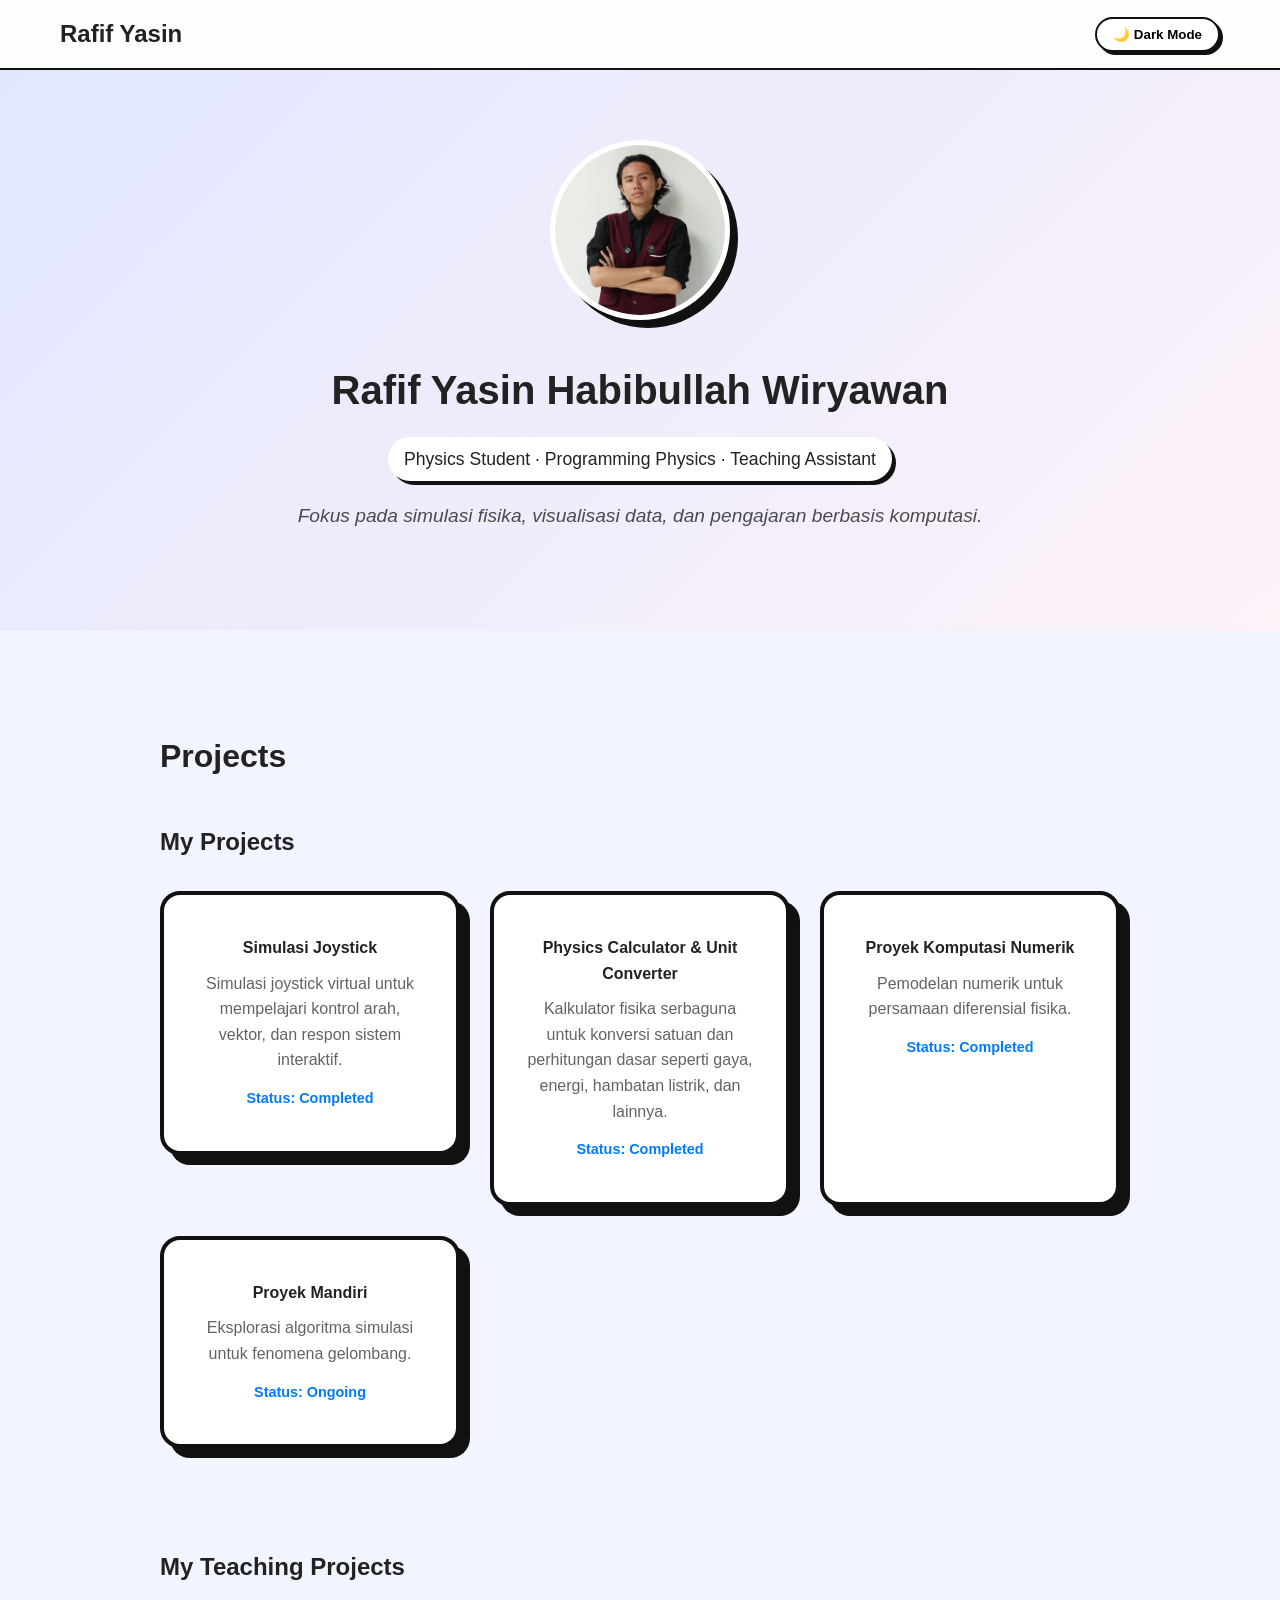
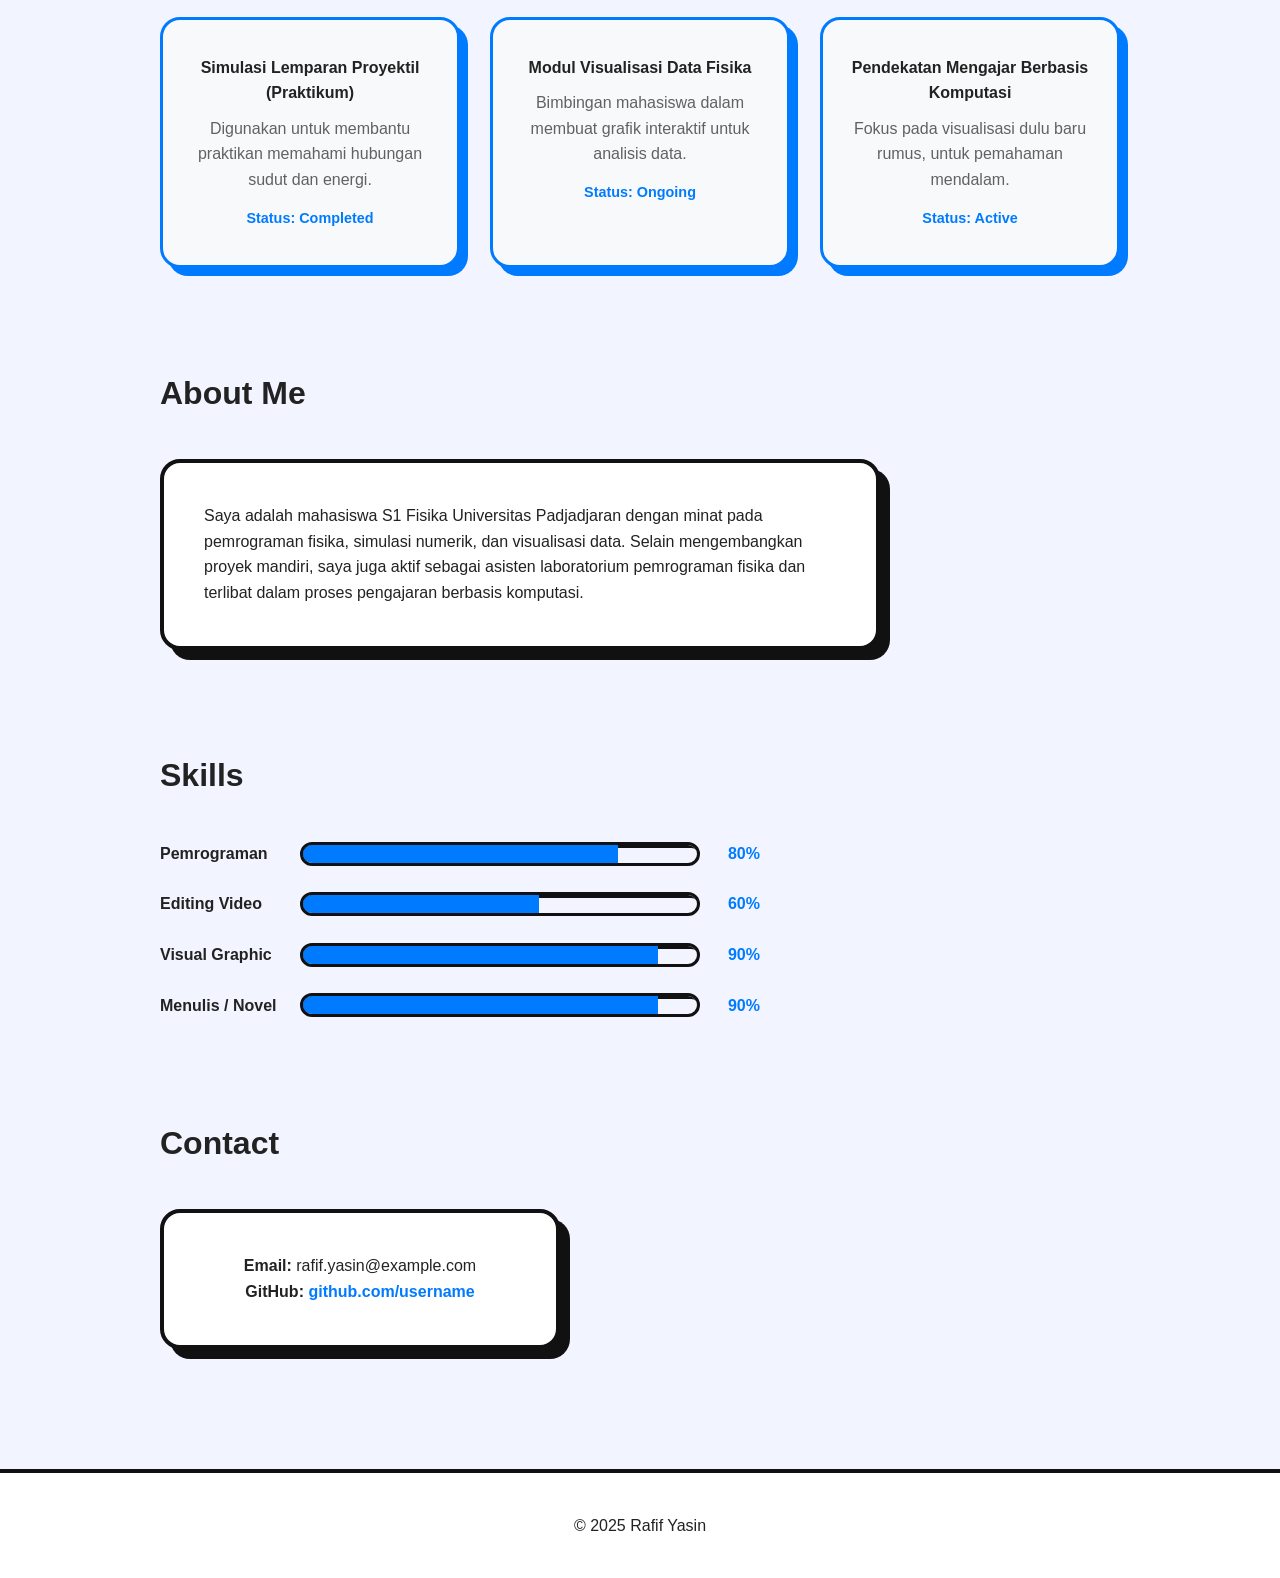
==== index.html @ 94c00bd2 "Update index.html" ====
<!DOCTYPE html>
<html lang="id">
<head>
  <meta charset="UTF-8">
  <title>Rafif Yasin | Physics Portfolio</title>
  <meta name="viewport" content="width=device-width, initial-scale=1.0">
  <link rel="stylesheet" href="style.css">
</head>
<body>

  <!-- NAVIGATION (DIKEMBANGKAN – DENGAN DROPDOWN PROJECTS) -->
  <nav class="navbar">
    <div class="nav-container">
      <h1 class="nav-title">Rafif Yasin</h1>
      <ul class="nav-menu">
        <li><a href="#home">Home</a></li>
        <li class="dropdown">
          <a href="#projects" class="dropbtn">Projects ▼</a>
          <div class="dropdown-content">
            <a href="#my-projects">My Projects</a>
            <a href="#teaching-projects">My Teaching Projects</a>
          </div>
        </li>
        <li><a href="#about">About</a></li>
        <li><a href="#skills">Skills</a></li>
        <li><a href="#contact">Contact</a></li>
      </ul>
      <button id="theme-toggle" class="theme-btn">🌙 Dark Mode</button>
    </div>
  </nav>

  <!-- HOME (HERO) -->
  <section id="home" class="hero">
    <div class="hero-content">

      <!-- FOTO PROFIL (SATU-SATUNYA GAMBAR) -->
      <img
        src="assets/images/profile/Profile.png"
        alt="Foto Rafif"
        class="profile-img"
      >

      <h1>Rafif Yasin Habibullah Wiryawan</h1>
      <p class="subtitle">
        Physics Student · Programming Physics · Teaching Assistant
      </p>
      <p class="hero-desc">
        Fokus pada simulasi fisika, visualisasi data, dan pengajaran berbasis komputasi.
      </p>

    </div>
  </section>

  <!-- PROJECTS -->
  <section id="projects" class="section">
    <h2>Projects</h2>

    <!-- MY PROJECTS -->
    <div id="my-projects" class="sub-section">
      <h3>My Projects</h3>
      <div class="projects-grid">
        <a href="projects/simulasi_joystick/index.html" class="project-link">
          <div class="project-card">
            <p>Simulasi Joystick</p>
            <span>Simulasi joystick virtual untuk mempelajari kontrol arah, vektor, dan respon sistem interaktif.</span>
            <small>Status: Completed</small>
          </div>
        </a>
        <div class="project-card">
          <p>Physics Calculator & Unit Converter</p>
          <span>Kalkulator fisika serbaguna untuk konversi satuan dan perhitungan dasar seperti gaya, energi, hambatan listrik, dan lainnya.</span>
          <small>Status: Completed</small>
        </div>
        <div class="project-card">
          <p>Proyek Komputasi Numerik</p>
          <span>Pemodelan numerik untuk persamaan diferensial fisika.</span>
          <small>Status: Completed</small>
        </div>
        <div class="project-card">
          <p>Proyek Mandiri</p>
          <span>Eksplorasi algoritma simulasi untuk fenomena gelombang.</span>
          <small>Status: Ongoing</small>
        </div>
      </div>
    </div>

    <!-- MY TEACHING PROJECTS -->
    <div id="teaching-projects" class="sub-section">
      <h3>My Teaching Projects</h3>
      <div class="projects-grid">
        <div class="project-card teaching-card">
          <p>Simulasi Lemparan Proyektil (Praktikum)</p>
          <span>Digunakan untuk membantu praktikan memahami hubungan sudut dan energi.</span>
          <small>Status: Completed</small>
        </div>
        <div class="project-card teaching-card">
          <p>Modul Visualisasi Data Fisika</p>
          <span>Bimbingan mahasiswa dalam membuat grafik interaktif untuk analisis data.</span>
          <small>Status: Ongoing</small>
        </div>
        <div class="project-card teaching-card">
          <p>Pendekatan Mengajar Berbasis Komputasi</p>
          <span>Fokus pada visualisasi dulu baru rumus, untuk pemahaman mendalam.</span>
          <small>Status: Active</small>
        </div>
      </div>
    </div>
  </section>

  <!-- ABOUT -->
  <section id="about" class="section">
    <h2>About Me</h2>
    <div class="about-card">
      <p>
        Saya adalah mahasiswa S1 Fisika Universitas Padjadjaran dengan minat pada pemrograman fisika, simulasi numerik, dan visualisasi data.
        Selain mengembangkan proyek mandiri, saya juga aktif sebagai asisten laboratorium pemrograman fisika dan terlibat dalam proses pengajaran berbasis komputasi.
      </p>
    </div>
  </section>

  <!-- SKILLS -->
  <section id="skills" class="section">
    <h2>Skills</h2>
    <div class="skills-container">
      <div class="skill-item">
        <span class="skill-name">Pemrograman</span>
        <div class="progress-bar">
          <div class="progress-fill" style="width: 80%;"></div>
        </div>
        <span class="skill-percent">80%</span>
      </div>
      <div class="skill-item">
        <span class="skill-name">Editing Video</span>
        <div class="progress-bar">
          <div class="progress-fill" style="width: 60%;"></div>
        </div>
        <span class="skill-percent">60%</span>
      </div>
      <div class="skill-item">
        <span class="skill-name">Visual Graphic</span>
        <div class="progress-bar">
          <div class="progress-fill" style="width: 90%;"></div>
        </div>
        <span class="skill-percent">90%</span>
      </div>
      <div class="skill-item">
        <span class="skill-name">Menulis / Novel</span>
        <div class="progress-bar">
          <div class="progress-fill" style="width: 90%;"></div>
        </div>
        <span class="skill-percent">90%</span>
      </div>
    </div>
  </section>

  <!-- CONTACT -->
  <section id="contact" class="section">
    <h2>Contact</h2>
    <div class="contact-card">
      <p><strong>Email:</strong> rafif.yasin@example.com</p>
      <p><strong>GitHub:</strong> <a href="https://github.com/username" target="_blank">github.com/username</a></p>
    </div>
  </section>

  <!-- FOOTER -->
  <footer>
    <p>© 2025 Rafif Yasin</p>
  </footer>

  <script src="script.js"></script>
</body>
</html>
---- style.css ----
/* RESET */
* {
  margin: 0;
  padding: 0;
  box-sizing: border-box;
}

/* CSS VARIABLES UNTUK DARK MODE & AKSEN */
:root {
  --bg-color: #f2f5ff;
  --hero-bg: linear-gradient(135deg, #e0e7ff, #fdf2f8);
  --card-bg: #ffffff;
  --text-color: #222;
  --border-color: #111;
  --shadow-color: #111;
  --subtitle-bg: #ffffff;
  --footer-bg: #ffffff;
  --nav-bg: rgba(255, 255, 255, 0.9);
  --transition: all 0.3s ease;
  --accent-color: #007bff; /* WARNA AKSEN UTAMA */
  --teaching-bg: #f8f9fa; /* BACKGROUND LEMBUT UNTUK TEACHING */
}

/* DARK MODE VARIABLES */
[data-theme="dark"] {
  --bg-color: #1a1a2e;
  --hero-bg: linear-gradient(135deg, #16213e, #0f3460);
  --card-bg: #0f3460;
  --text-color: #e0e7ff;
  --border-color: #e0e7ff;
  --shadow-color: #e0e7ff;
  --subtitle-bg: #16213e;
  --footer-bg: #16213e;
  --nav-bg: rgba(26, 26, 46, 0.9);
  --accent-color: #a0c4ff; /* AKSEN DARK */
  --teaching-bg: #1e2a3c; /* TEACHING BG DARK */
}

/* BODY */
body {
  font-family: "Segoe UI", Arial, sans-serif;
  background: var(--bg-color);
  color: var(--text-color);
  line-height: 1.6;
  transition: var(--transition);
}

/* NAVIGATION */
.navbar {
  position: fixed;
  top: 0;
  width: 100%;
  background: var(--nav-bg);
  backdrop-filter: blur(10px);
  border-bottom: 2px solid var(--border-color);
  z-index: 100;
  transition: var(--transition);
}

.nav-container {
  max-width: 1200px;
  margin: 0 auto;
  padding: 15px 20px;
  display: flex;
  justify-content: space-between;
  align-items: center;
}

.nav-title {
  font-size: 1.5rem;
  font-weight: 800;
  color: var(--text-color);
}

.nav-menu {
  list-style: none;
  display: flex;
  gap: 20px;
}

.nav-menu li {
  position: relative;
}

.nav-menu a {
  color: var(--text-color);
  text-decoration: none;
  font-weight: 600;
  transition: var(--transition);
}

.nav-menu a:hover {
  color: var(--accent-color);
}

.dropdown-content {
  display: none;
  position: absolute;
  background: var(--card-bg);
  border: 2px solid var(--border-color);
  border-radius: 8px;
  box-shadow: 4px 4px 0px var(--shadow-color);
  min-width: 160px;
  z-index: 1;
}

.dropdown:hover .dropdown-content {
  display: block;
}

.dropdown-content a {
  color: var(--text-color);
  padding: 12px 16px;
  text-decoration: none;
  display: block;
  transition: var(--transition);
}

.dropdown-content a:hover {
  background: var(--bg-color);
}

.theme-btn {
  background: var(--card-bg);
  border: 2px solid var(--border-color);
  padding: 8px 16px;
  border-radius: 999px;
  cursor: pointer;
  font-weight: 600;
  box-shadow: 3px 3px 0px var(--shadow-color);
  transition: var(--transition);
}

.theme-btn:hover {
  transform: translate(-2px, -2px);
  box-shadow: 5px 5px 0px var(--shadow-color);
}

/* HERO (HOME – DOMINAN) */
.hero {
  background: var(--hero-bg);
  padding: 140px 20px 100px; /* LEBIH BESAR UNTUK HIERARKI */
  text-align: center;
  transition: var(--transition);
}

.hero-content {
  max-width: 720px;
  margin: auto;
}

.profile-img {
  width: 180px; /* LEBIH BESAR */
  height: 180px;
  object-fit: cover;
  border-radius: 50%;
  border: 5px solid var(--card-bg);
  background: var(--card-bg);
  box-shadow: 8px 8px 0px var(--shadow-color); /* SHADOW LEBIH BESAR */
  margin-bottom: 30px; /* SPASI LEBIH */
  transition: var(--transition);
}

.hero h1 {
  font-size: 2.5rem; /* LEBIH BESAR */
  font-weight: 900; /* LEBIH BOLD */
  margin-bottom: 15px;
  transition: var(--transition);
}

.subtitle {
  font-size: 1.1rem;
  color: var(--text-color);
  background: var(--subtitle-bg);
  display: inline-block;
  padding: 8px 16px; /* PADDING LEBIH */
  border-radius: 999px;
  box-shadow: 4px 4px 0px var(--shadow-color); /* SHADOW LEBIH */
  margin-bottom: 20px;
  transition: var(--transition);
}

.hero-desc {
  font-size: 1.2rem;
  font-style: italic;
  color: var(--text-color);
  opacity: 0.8;
}

/* SECTION (HIERARKI & SPASI) */
.section {
  max-width: 1000px;
  margin: 100px auto; /* MARGIN LEBIH BESAR UNTUK RITME */
  padding: 0 20px;
  transition: var(--transition);
}

.section h2 {
  font-size: 2rem; /* LEBIH BESAR */
  margin-bottom: 40px; /* SPASI JUDUL-KONTEN LEBIH */
  font-weight: 900; /* BOLD */
  transition: var(--transition);
}

.sub-section h3 {
  font-size: 1.5rem; /* LEBIH BESAR */
  margin-bottom: 30px; /* SPASI LEBIH */
  font-weight: 800;
}

/* FIX SPASI ANTAR MY PROJECTS & MY TEACHING PROJECTS */
#my-projects .projects-grid {
  margin-bottom: 100px; /* JARAK KE BAWAH SETELAH GRID MY PROJECTS */
}

#teaching-projects h3 {
  margin-top: 40px; /* MARGIN-TOP KE JUDUL TEACHING (OPSI) */
}

/* PROJECT LINK (UNTUK CLICKABLE CARD) */
.project-link {
  text-decoration: none;
  color: inherit;
  display: block;
}

/* PROJECTS (HIERARKI BERAT, PEMBEDA TEACHING) */
.projects-grid {
  display: grid;
  grid-template-columns: repeat(auto-fit, minmax(280px, 1fr)); /* CARD LEBIH BESAR */
  gap: 30px; /* GAP LEBIH UNTUK RITME */
}

.project-card {
  background: var(--card-bg);
  padding: 40px 30px; /* PADDING LEBIH */
  border-radius: 20px; /* RADIUS KONSISTEN */
  border: 4px solid var(--border-color); /* BORDER TEBAL KONSISTEN */
  box-shadow: 10px 10px 0px var(--shadow-color); /* SHADOW KONSISTEN */
  text-align: center;
  transition: var(--transition);
}

.project-card:hover {
  transform: translate(-8px, -8px); /* HOVER LEBIH DRAMATIS */
  box-shadow: 16px 16px 0px var(--shadow-color);
}

.project-card p {
  font-weight: 800; /* BOLD LEBIH */
  margin-bottom: 10px;
  transition: var(--transition);
}

.project-card span {
  font-size: 1rem; /* LEBIH BESAR */
  color: var(--text-color);
  opacity: 0.7;
  margin-bottom: 12px;
  display: block;
}

.project-card small {
  font-size: 0.9rem;
  color: var(--accent-color); /* AKSEN WARNA */
  font-weight: 700;
}

/* TEACHING CARDS (PEMBEDA VISUAL) */
.teaching-card {
  background: var(--teaching-bg); /* BACKGROUND BERBEDA */
  border: 3px solid var(--accent-color); /* BORDER AKSEN */
  box-shadow: 8px 8px 0px var(--accent-color); /* SHADOW AKSEN */
  padding: 35px 25px; /* SEDIKIT LEBIH KECIL */
}

.teaching-card:hover {
  transform: translate(-6px, -6px);
  box-shadow: 14px 14px 0px var(--accent-color);
}

/* ABOUT (TENANG) */
.about-card {
  background: var(--card-bg);
  padding: 40px; /* PADDING LEBIH */
  border-radius: 20px;
  border: 4px solid var(--border-color);
  box-shadow: 10px 10px 0px var(--shadow-color);
  max-width: 720px;
  transition: var(--transition);
}

/* SKILLS (TENANG, AKSEN) */
.skills-container {
  display: flex;
  flex-direction: column;
  gap: 25px; /* GAP LEBIH */
  max-width: 600px;
}

.skill-item {
  display: flex;
  align-items: center;
  gap: 20px; /* GAP LEBIH */
}

.skill-name {
  font-weight: 700; /* BOLD */
  min-width: 120px;
}

.progress-bar {
  flex: 1;
  height: 24px; /* LEBIH TINGGI */
  background: var(--bg-color);
  border: 3px solid var(--border-color);
  border-radius: 12px;
  overflow: hidden;
  box-shadow: inset 3px 3px 0px var(--shadow-color);
}

.progress-fill {
  height: 100%;
  background: var(--accent-color); /* AKSEN */
  transition: width 0.5s ease;
}

.skill-percent {
  font-weight: 700;
  min-width: 40px;
  text-align: right;
  color: var(--accent-color); /* AKSEN */
}

/* CONTACT (TENANG) */
.contact-card {
  background: var(--card-bg);
  padding: 40px;
  border-radius: 20px;
  border: 4px solid var(--border-color);
  box-shadow: 10px 10px 0px var(--shadow-color);
  max-width: 400px;
  text-align: center;
}

.contact-card a {
  color: var(--accent-color); /* AKSEN */
  text-decoration: none;
  font-weight: 700;
}

.contact-card a:hover {
  text-decoration: underline;
}

/* FOOTER */
footer {
  margin-top: 120px; /* MARGIN LEBIH */
  padding: 40px; /* PADDING LEBIH */
  text-align: center;
  background: var(--footer-bg);
  border-top: 4px solid var(--border-color);
  font-size: 1rem;
  transition: var(--transition);
}

/* RESPONSIVE (VISUAL HP) */
@media (max-width: 768px) {
  .hero {
    padding: 120px 20px 80px;
  }
  .profile-img {
    width: 140px;
    height: 140px;
  }
  .hero h1 {
    font-size: 2rem;
  }
  .subtitle {
    font-size: 1rem;
    padding: 6px 12px;
  }
  .hero-desc {
    font-size: 1.1rem;
  }
  .section {
    margin: 80px auto;
  }
  .section h2 {
    font-size: 1.8rem;
    margin-bottom: 30px;
  }
  .sub-section h3 {
    font-size: 1.3rem;
    margin-bottom: 20px;
  }
  #my-projects .projects-grid {
    margin-bottom: 80px; /* JARAK LEBIH KECIL DI MOBILE */
  }
  #teaching-projects h3 {
    margin-top: 30px; /* MARGIN-TOP LEBIH KECIL DI MOBILE */
  }
  .projects-grid {
    grid-template-columns: 1fr;
    gap: 20px;
  }
  .project-card {
    padding: 30px 20px;
  }
  .teaching-card {
    padding: 25px 20px;
  }
  .about-card {
    padding: 30px;
  }
  .skills-container {
    gap: 20px;
  }
  .skill-item {
    flex-direction: column;
    align-items: flex-start;
    gap: 10px;
  }
  .contact-card {
    padding: 30px;
  }
  .footer {
    margin-top: 100px;
    padding: 30px;
  }
  .nav-menu {
    display: none; /* Sederhana, bisa dikembangkan jadi hamburger */
  }
  .nav-title {
    font-size: 1.2rem;
  }
  .theme-btn {
    padding: 6px 12px;
    font-size: 0.9rem;
  }
}
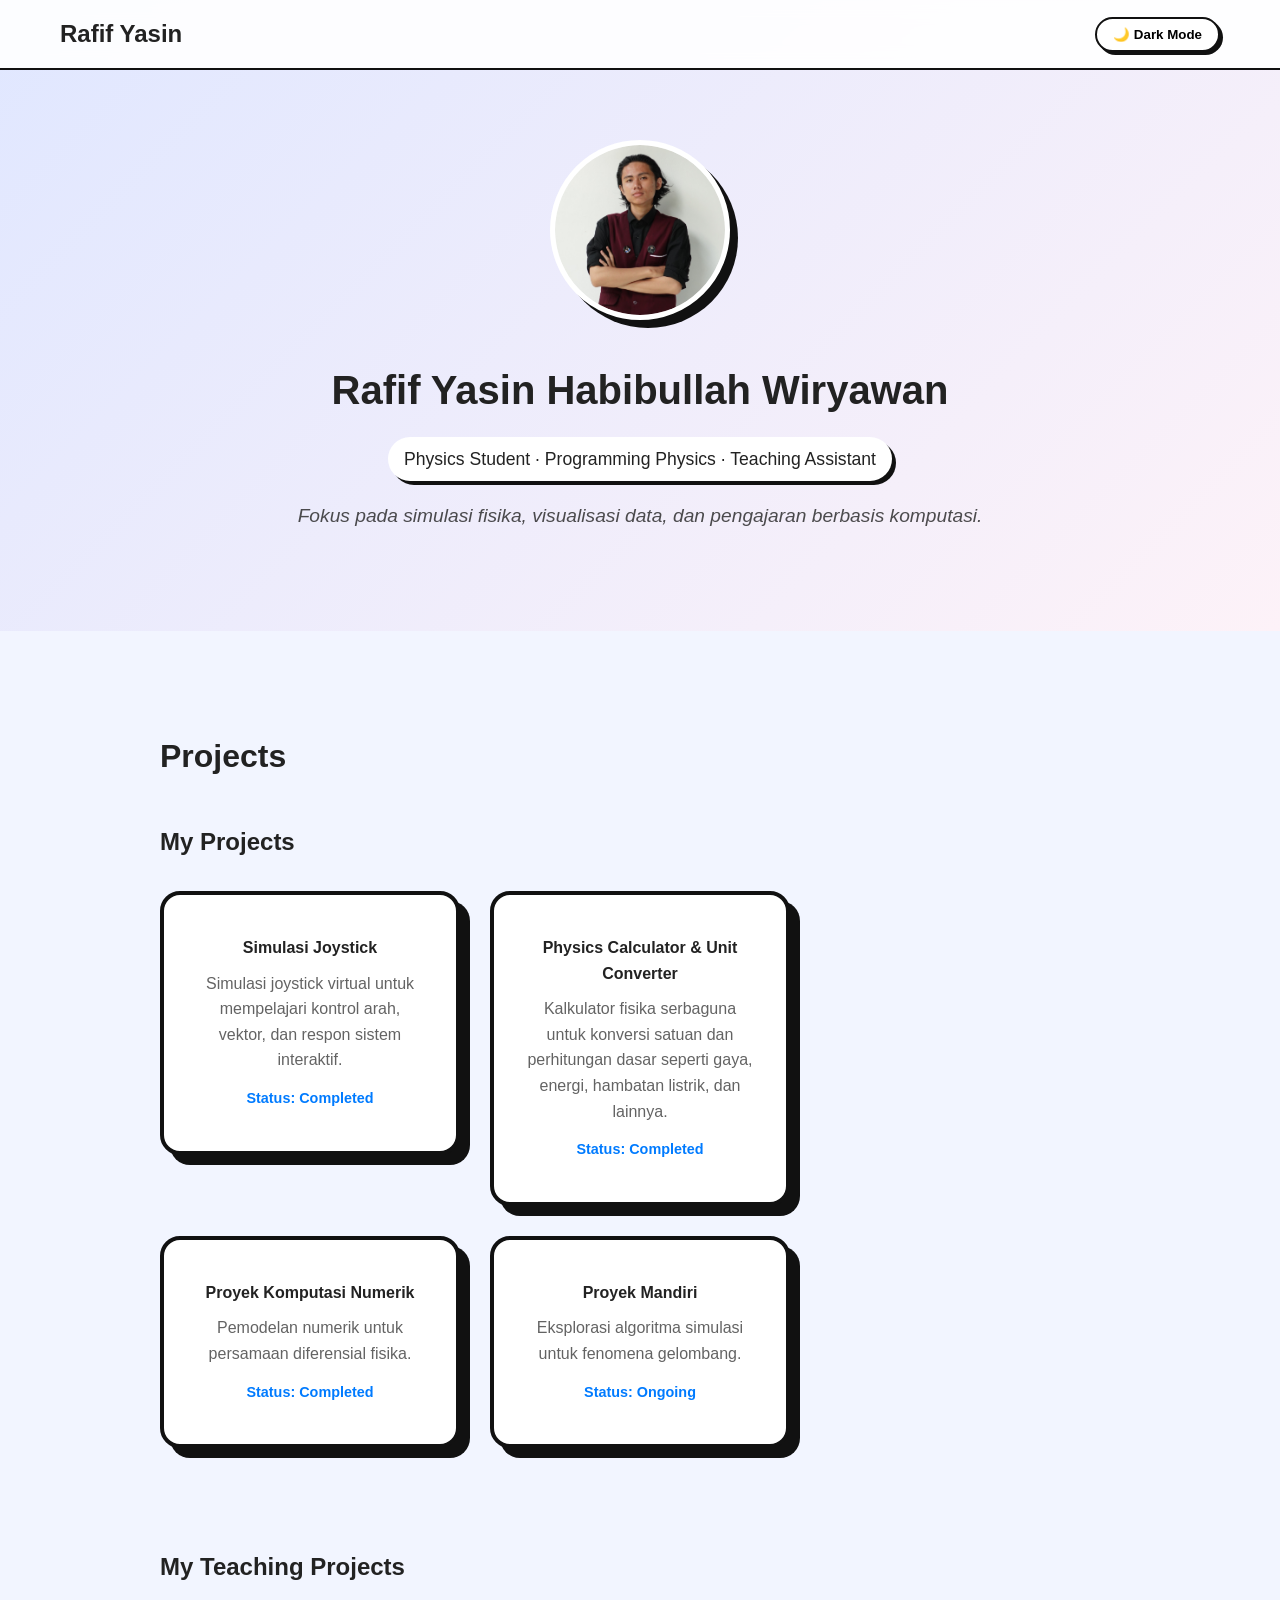
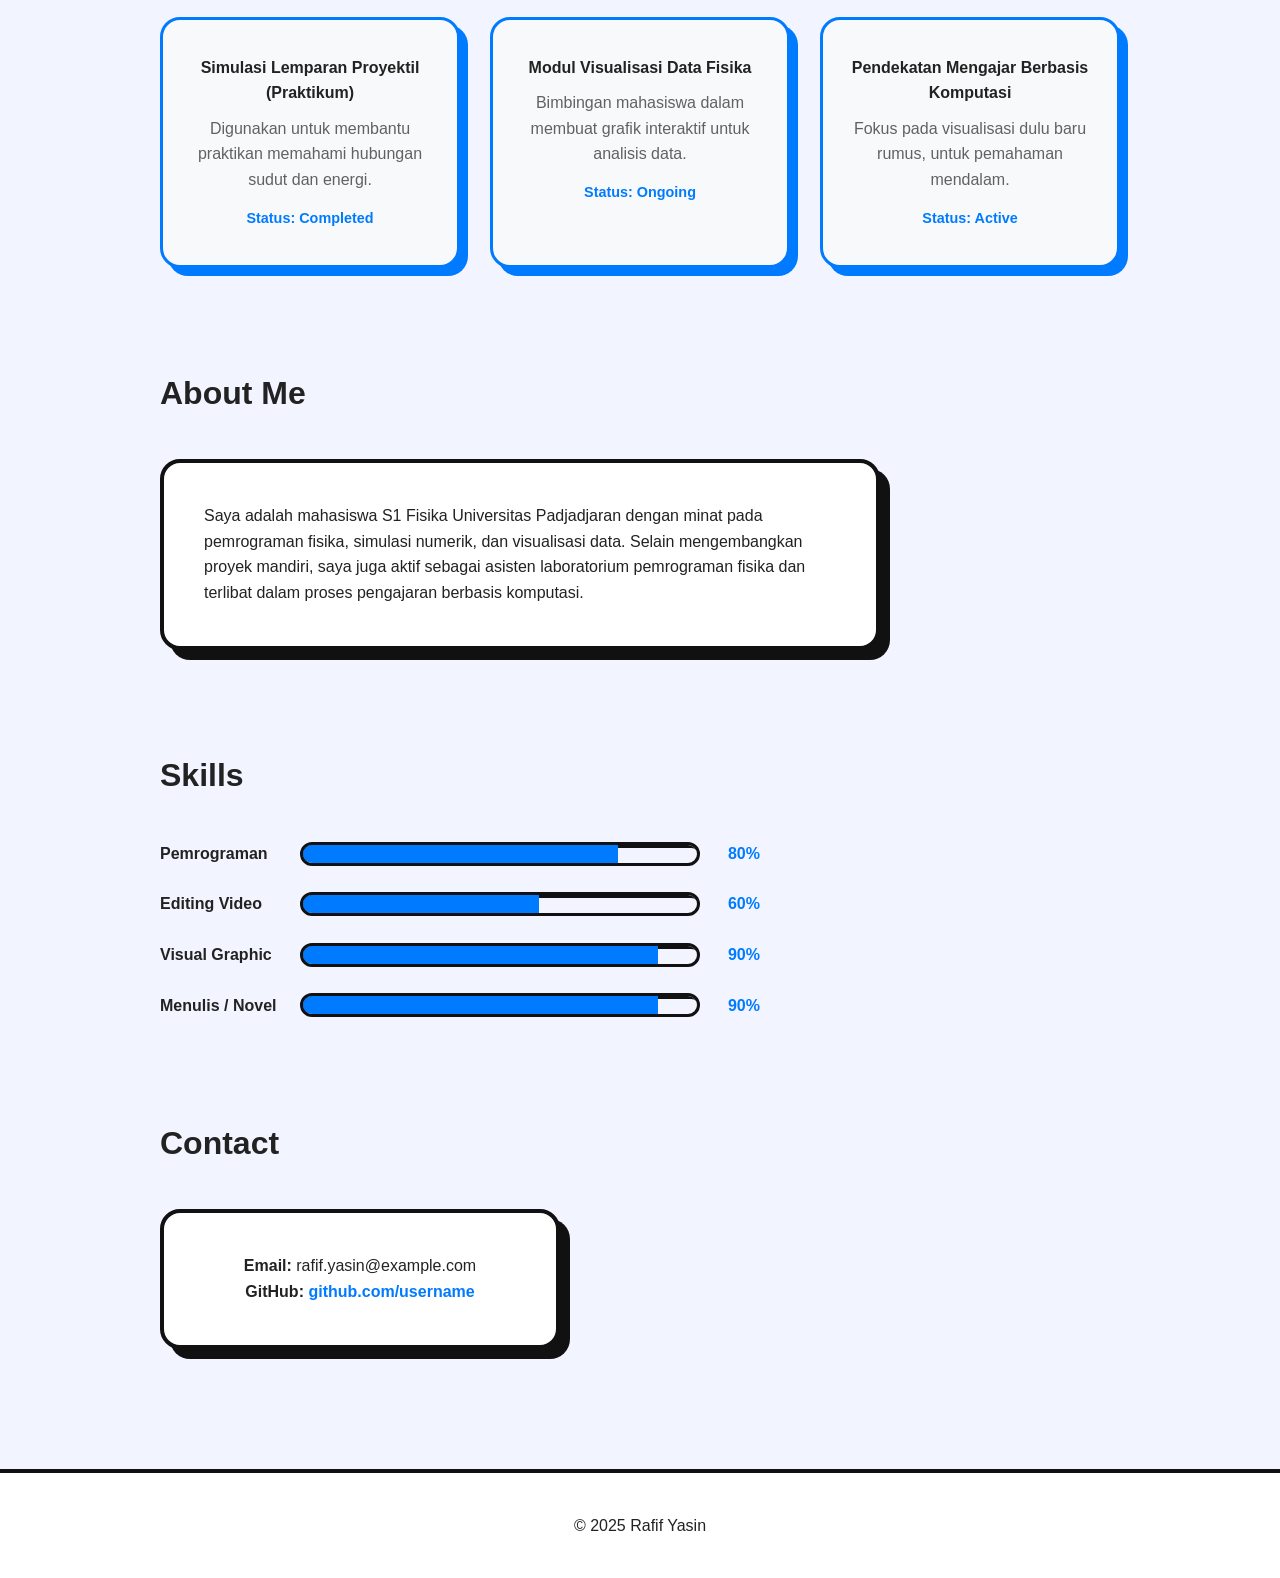
==== commit ea334634: "Wrap Physics Calculator in a link element" ====
--- a/index.html
+++ b/index.html
@@ -67,10 +67,12 @@
           </div>
         </a>
         <div class="project-card">
-          <p>Physics Calculator & Unit Converter</p>
-          <span>Kalkulator fisika serbaguna untuk konversi satuan dan perhitungan dasar seperti gaya, energi, hambatan listrik, dan lainnya.</span>
-          <small>Status: Completed</small>
-        </div>
+          <a href="projects/kalkulator_fisika/index.html" class="project-link">
+            <p>Physics Calculator & Unit Converter</p>
+            <span>Kalkulator fisika serbaguna untuk konversi satuan dan perhitungan dasar seperti gaya, energi, hambatan listrik, dan lainnya.</span>
+            <small>Status: Completed</small>
+          </div>
+        </a>
         <div class="project-card">
           <p>Proyek Komputasi Numerik</p>
           <span>Pemodelan numerik untuk persamaan diferensial fisika.</span>
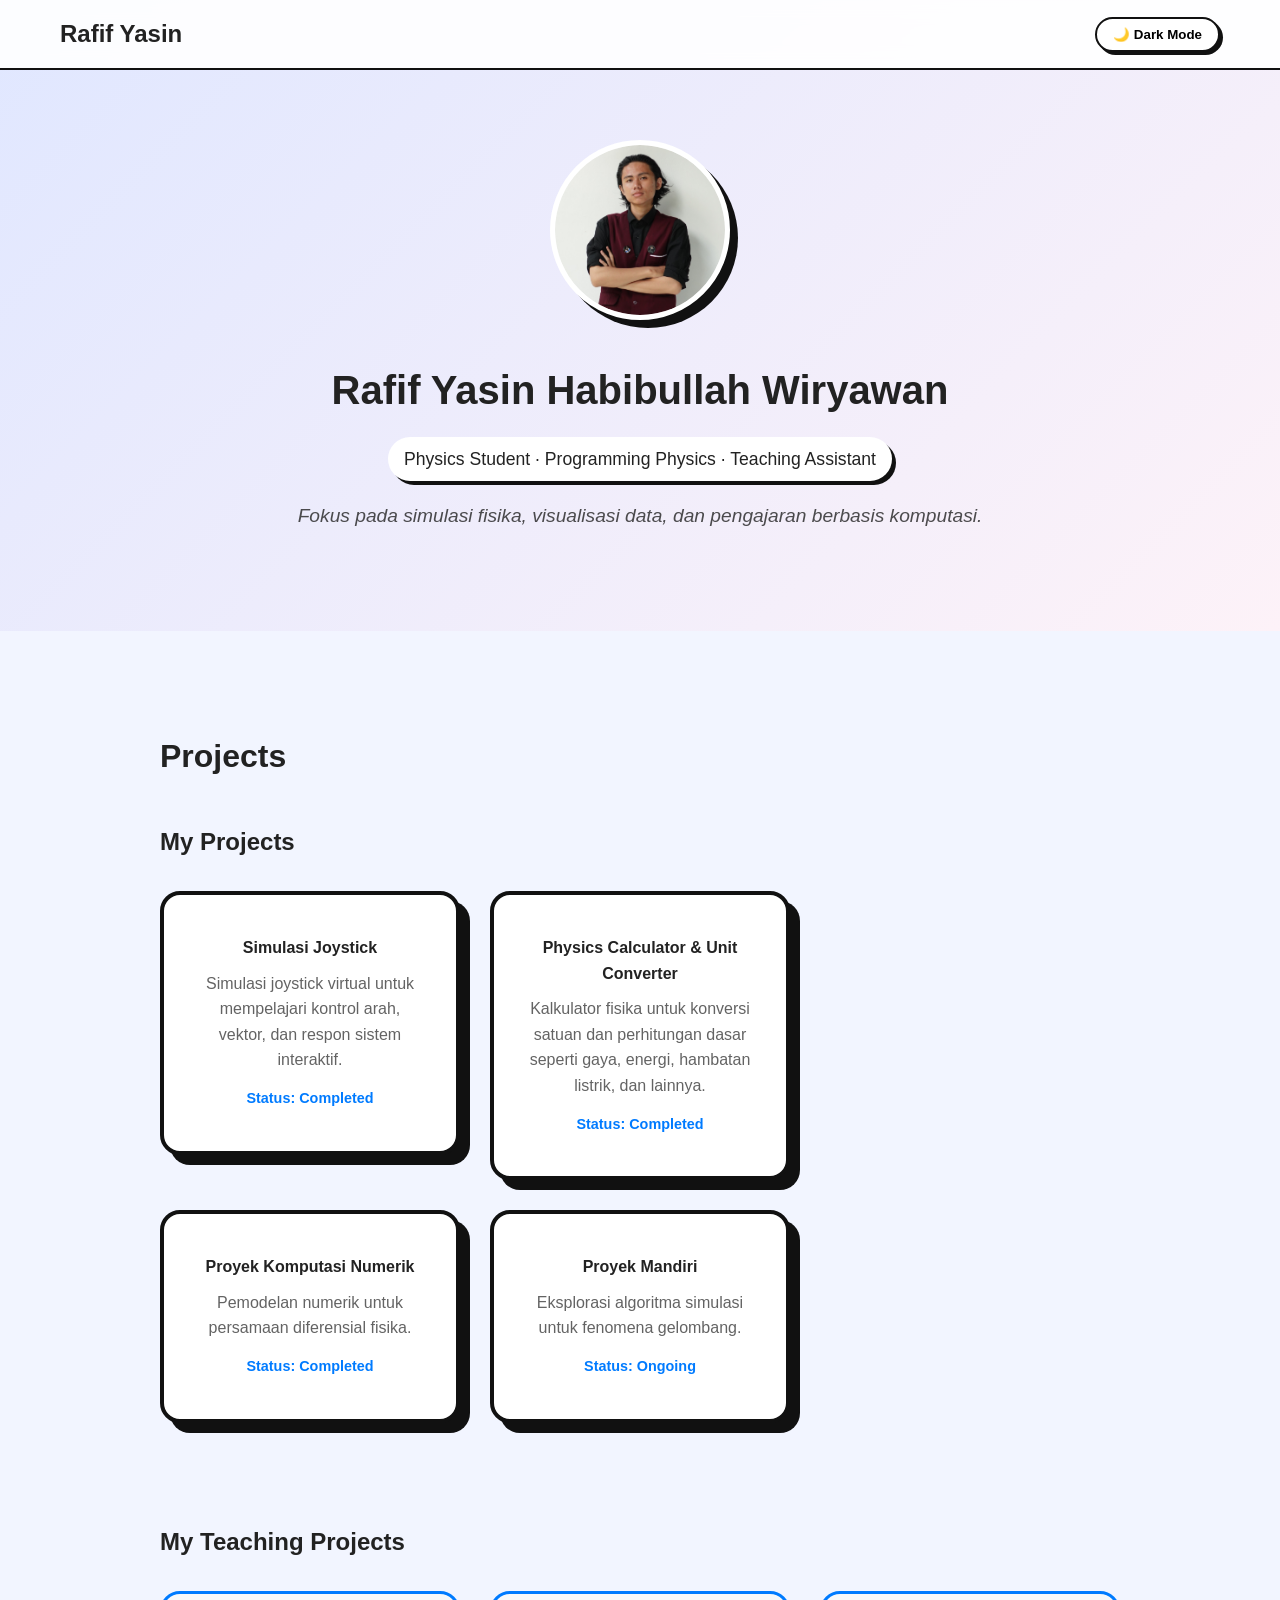
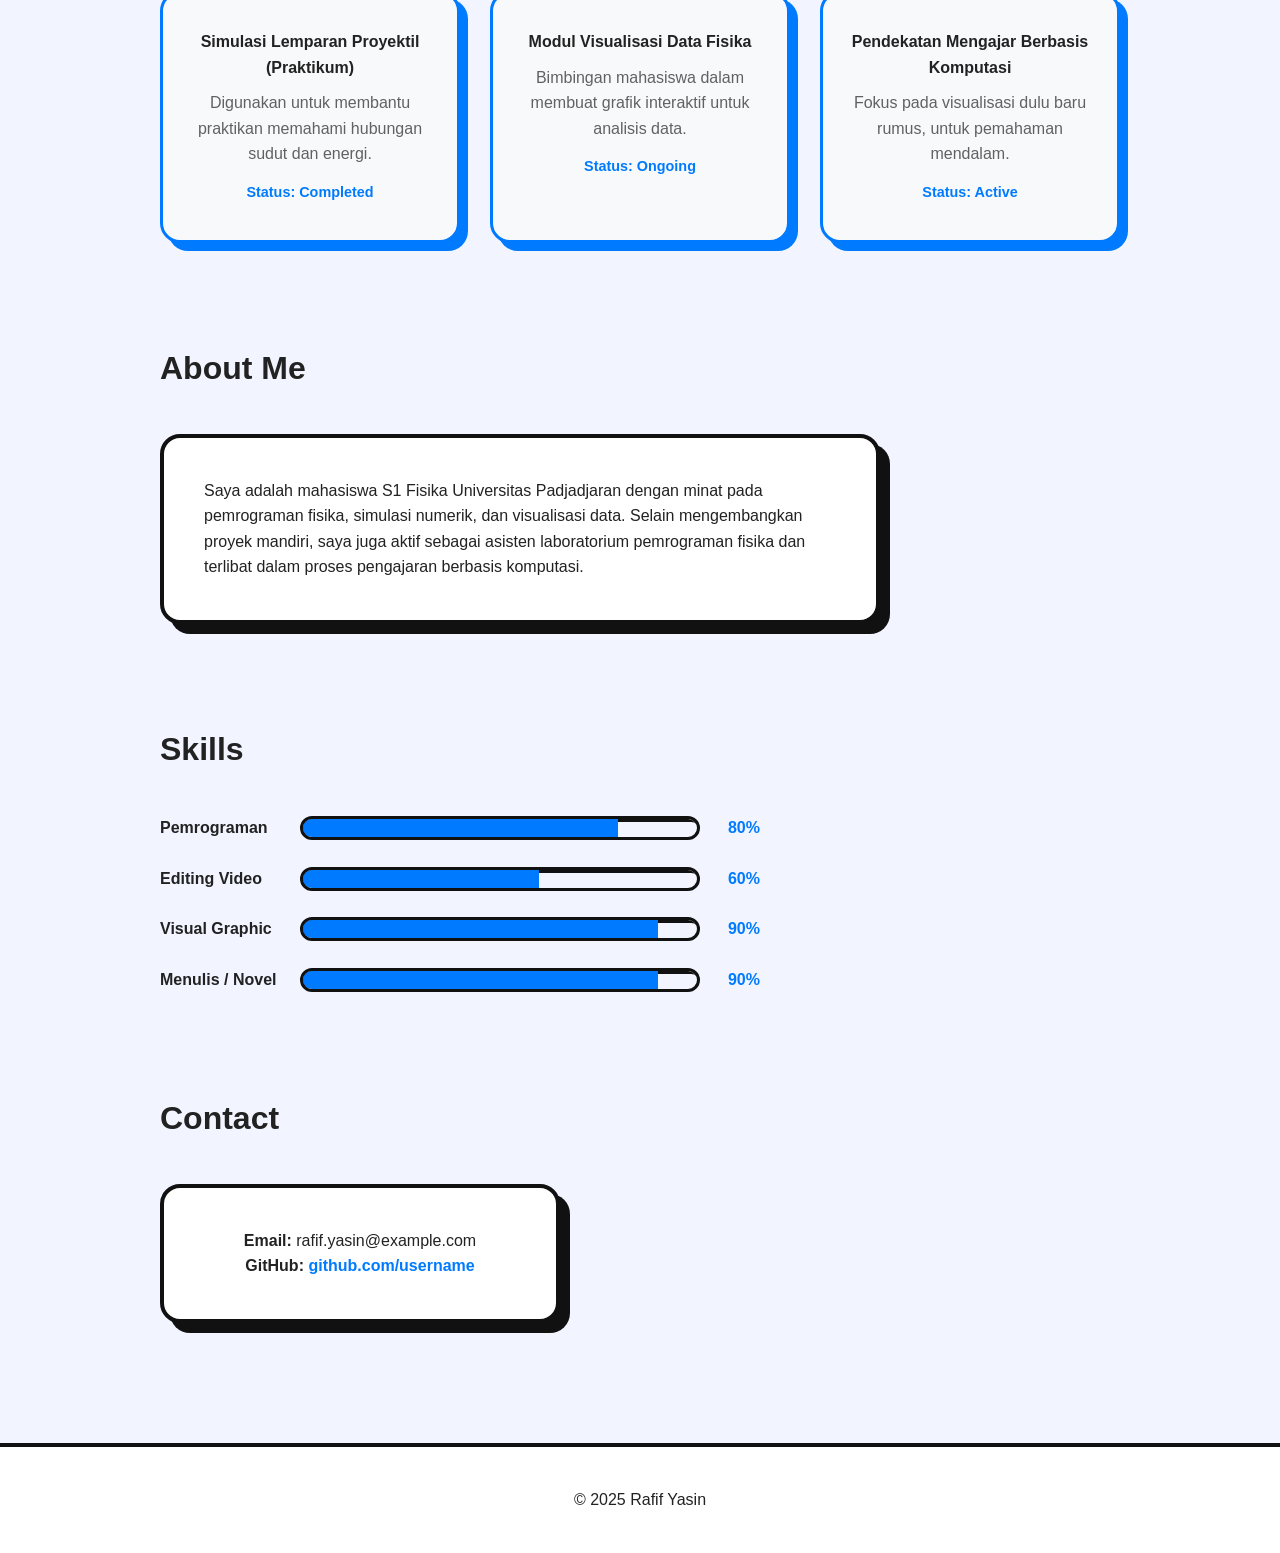
==== commit 235b075d: "Fix typo in project description for Physics Calculator" ====
--- a/index.html
+++ b/index.html
@@ -69,7 +69,7 @@
         <div class="project-card">
           <a href="projects/kalkulator_fisika/index.html" class="project-link">
             <p>Physics Calculator & Unit Converter</p>
-            <span>Kalkulator fisika serbaguna untuk konversi satuan dan perhitungan dasar seperti gaya, energi, hambatan listrik, dan lainnya.</span>
+            <span>Kalkulator fisika untuk konversi satuan dan perhitungan dasar seperti gaya, energi, hambatan listrik, dan lainnya.</span>
             <small>Status: Completed</small>
           </div>
         </a>
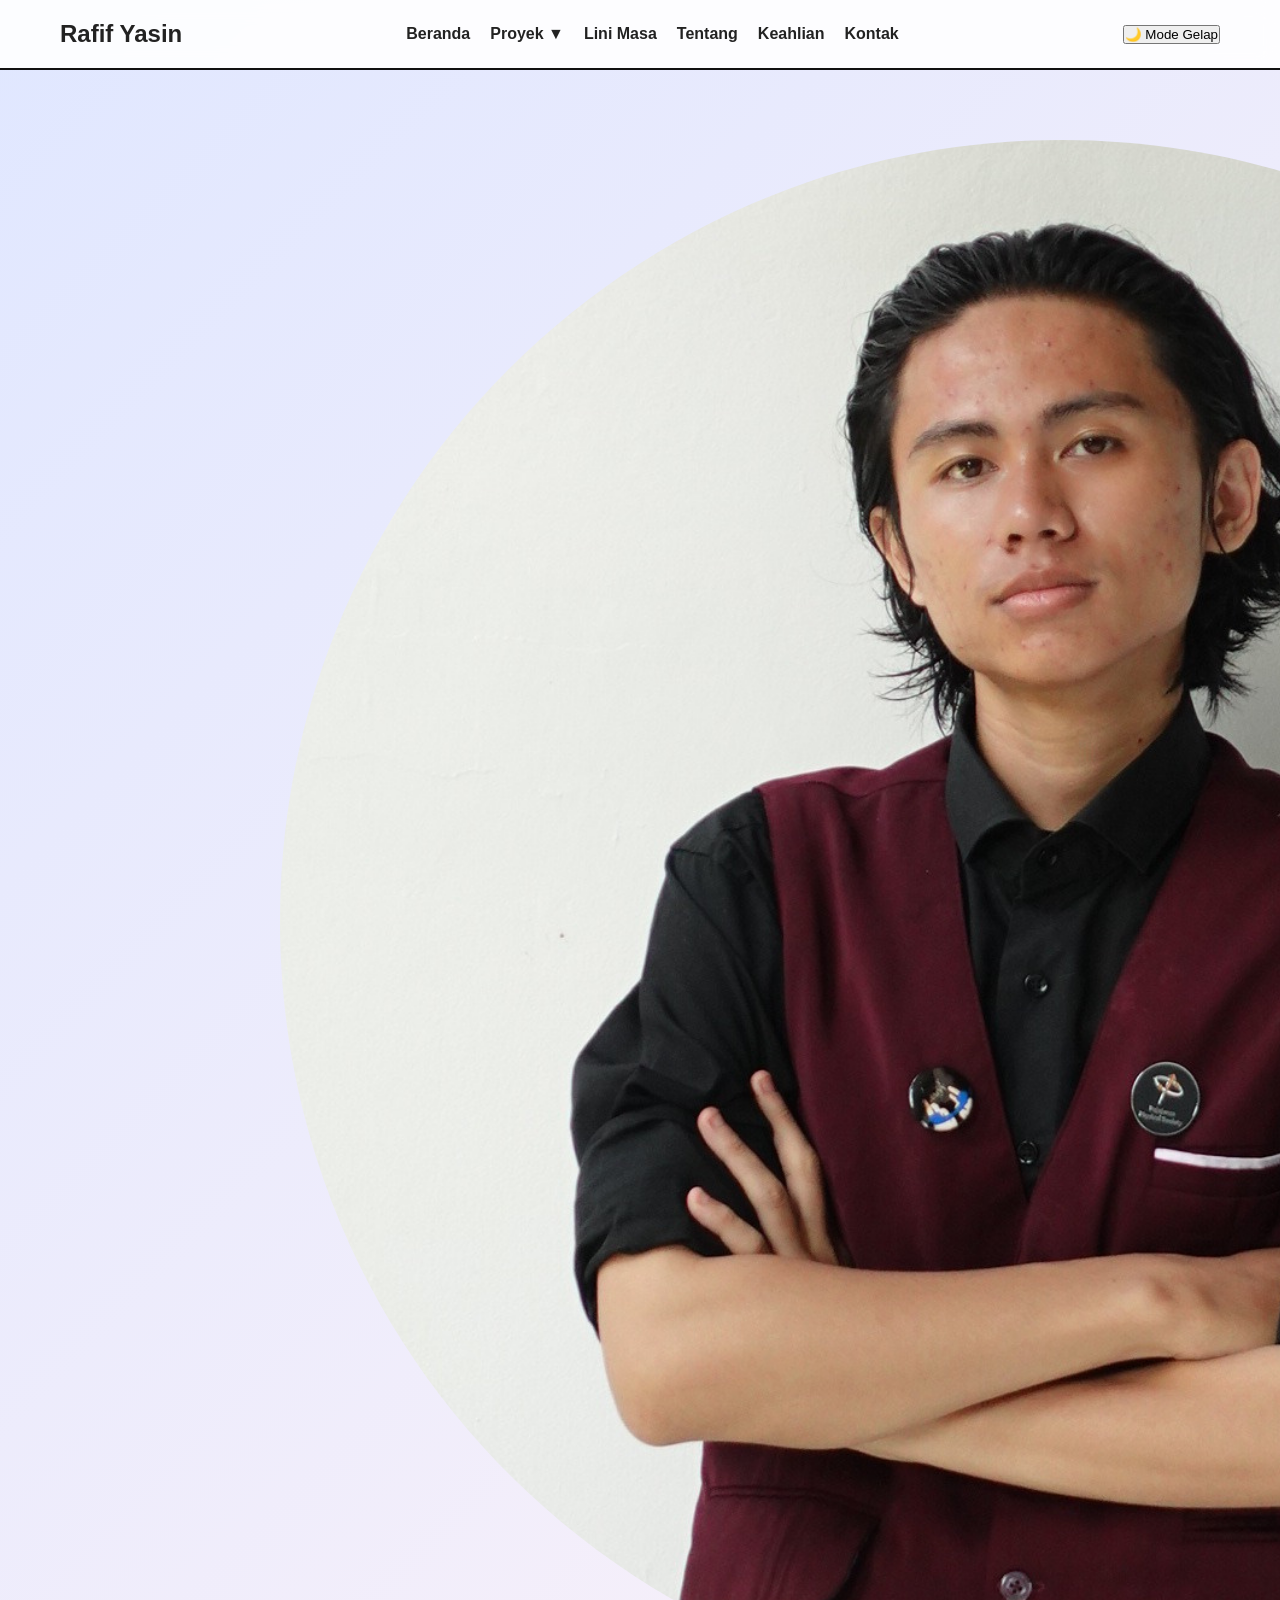
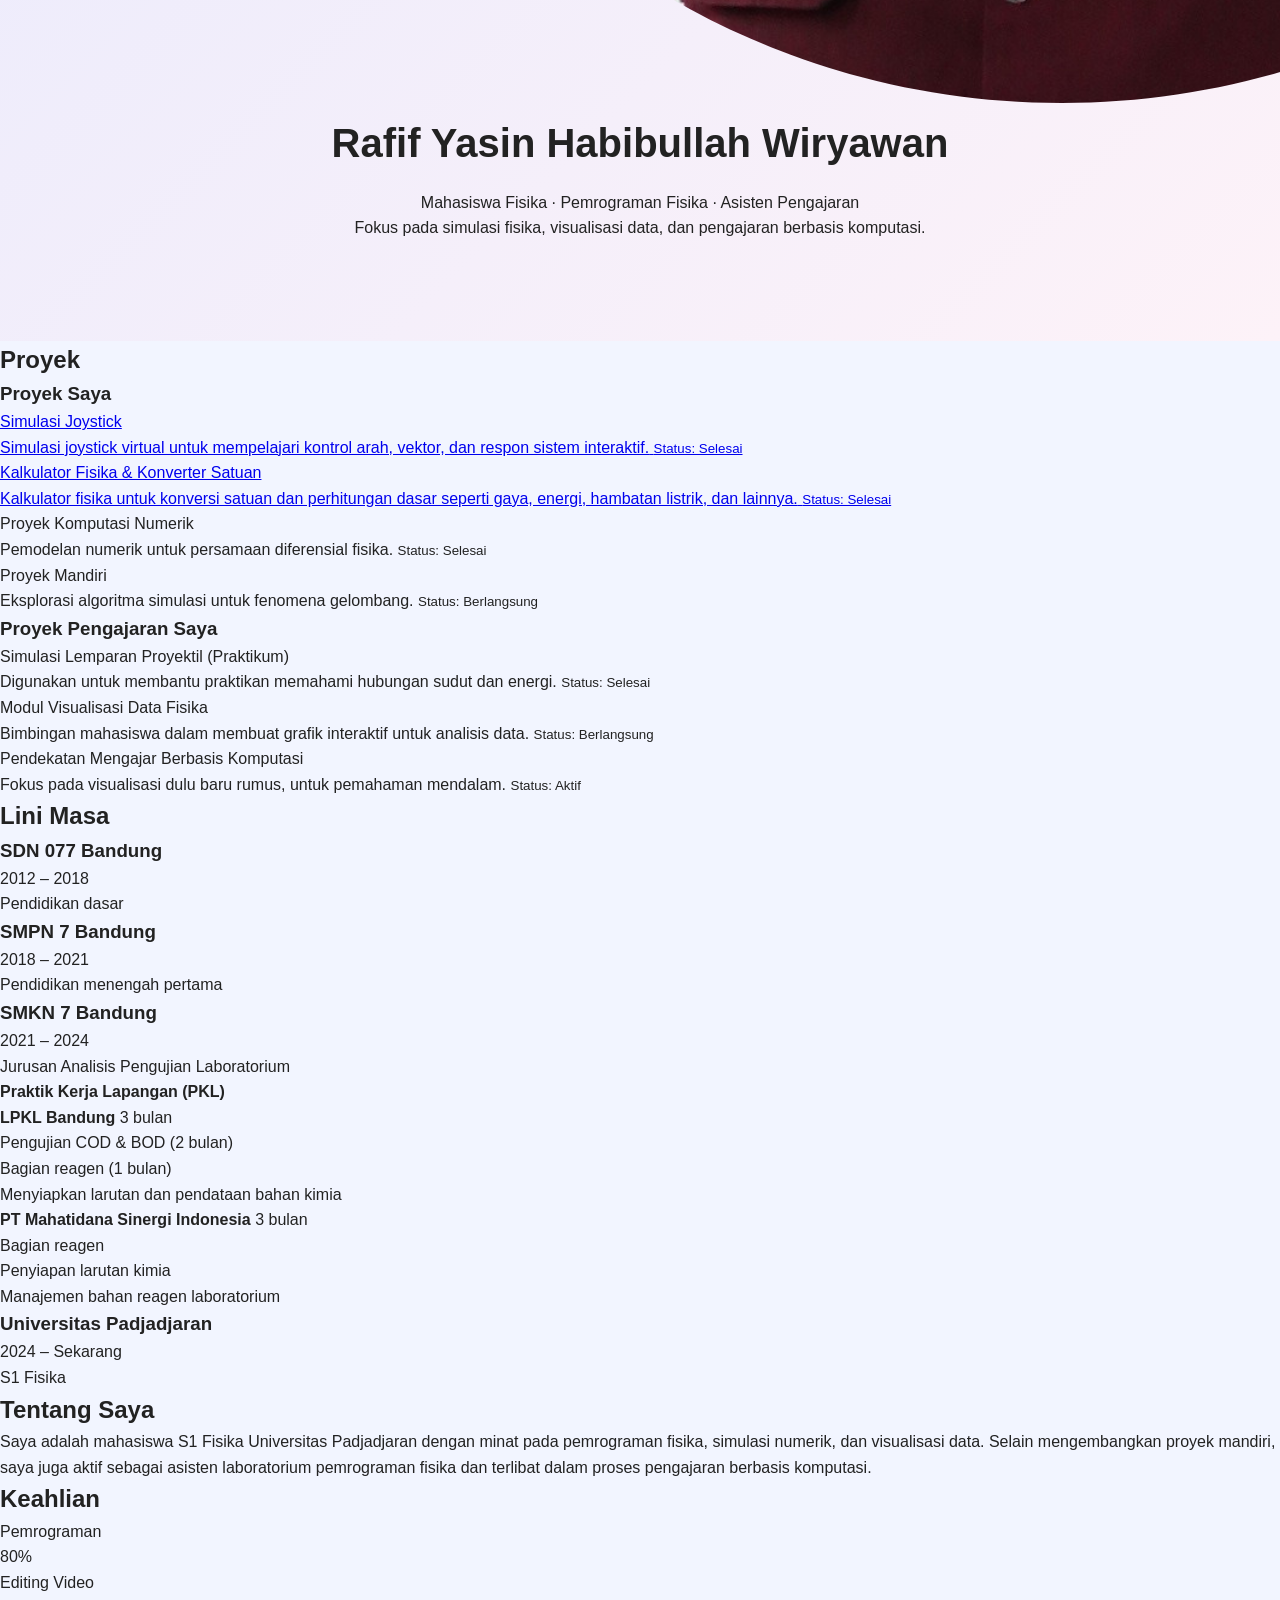
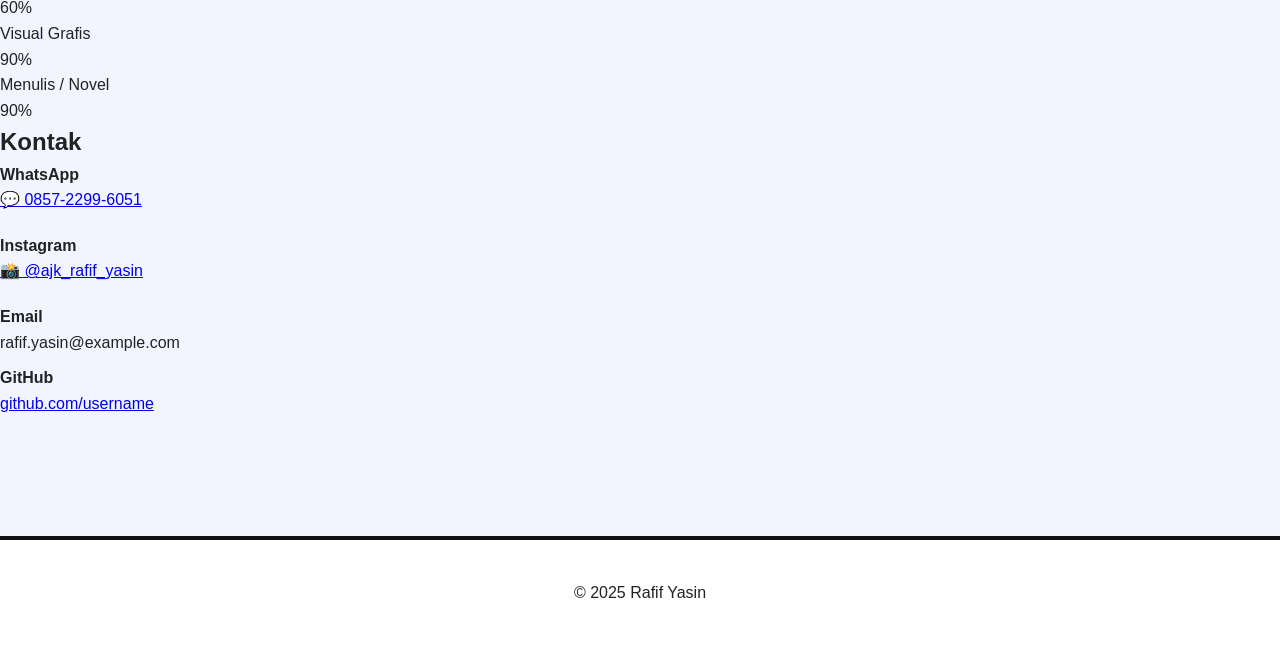
==== commit 7e1793e4: "Update index.html" ====
--- a/index.html
+++ b/index.html
@@ -2,117 +2,191 @@
 <html lang="id">
 <head>
   <meta charset="UTF-8">
-  <title>Rafif Yasin | Physics Portfolio</title>
+  <title>Rafif Yasin | Portfolio Fisika</title>
   <meta name="viewport" content="width=device-width, initial-scale=1.0">
   <link rel="stylesheet" href="style.css">
 </head>
 <body>
 
-  <!-- NAVIGATION (DIKEMBANGKAN – DENGAN DROPDOWN PROJECTS) -->
+  <!-- NAVIGASI (DENGAN DROPDOWN PROYEK) -->
   <nav class="navbar">
     <div class="nav-container">
       <h1 class="nav-title">Rafif Yasin</h1>
       <ul class="nav-menu">
-        <li><a href="#home">Home</a></li>
+        <li><a href="#beranda">Beranda</a></li>
         <li class="dropdown">
-          <a href="#projects" class="dropbtn">Projects ▼</a>
+          <a href="#proyek" class="dropbtn">Proyek ▼</a>
           <div class="dropdown-content">
-            <a href="#my-projects">My Projects</a>
-            <a href="#teaching-projects">My Teaching Projects</a>
+            <a href="#proyek-saya">Proyek Saya</a>
+            <a href="#proyek-pengajaran">Proyek Pengajaran</a>
           </div>
         </li>
-        <li><a href="#about">About</a></li>
-        <li><a href="#skills">Skills</a></li>
-        <li><a href="#contact">Contact</a></li>
+        <li><a href="#lini-masa">Lini Masa</a></li>
+        <li><a href="#tentang">Tentang</a></li>
+        <li><a href="#keahlian">Keahlian</a></li>
+        <li><a href="#kontak">Kontak</a></li>
       </ul>
-      <button id="theme-toggle" class="theme-btn">🌙 Dark Mode</button>
+      <button id="tombol-tema" class="tombol-tema">🌙 Mode Gelap</button>
     </div>
   </nav>
 
-  <!-- HOME (HERO) -->
-  <section id="home" class="hero">
+  <!-- BERANDA (HERO) -->
+  <section id="beranda" class="hero">
     <div class="hero-content">
 
-      <!-- FOTO PROFIL (SATU-SATUNYA GAMBAR) -->
+      <!-- FOTO PROFIL -->
       <img
         src="assets/images/profile/Profile.png"
         alt="Foto Rafif"
-        class="profile-img"
+        class="gambar-profil"
       >
 
       <h1>Rafif Yasin Habibullah Wiryawan</h1>
-      <p class="subtitle">
-        Physics Student · Programming Physics · Teaching Assistant
+      <p class="subjudul">
+        Mahasiswa Fisika · Pemrograman Fisika · Asisten Pengajaran
       </p>
-      <p class="hero-desc">
+      <p class="deskripsi-hero">
         Fokus pada simulasi fisika, visualisasi data, dan pengajaran berbasis komputasi.
       </p>
 
     </div>
   </section>
 
-  <!-- PROJECTS -->
-  <section id="projects" class="section">
-    <h2>Projects</h2>
-
-    <!-- MY PROJECTS -->
-    <div id="my-projects" class="sub-section">
-      <h3>My Projects</h3>
-      <div class="projects-grid">
-        <a href="projects/simulasi_joystick/index.html" class="project-link">
-          <div class="project-card">
+  <!-- PROYEK -->
+  <section id="proyek" class="bagian">
+    <h2>Proyek</h2>
+
+    <!-- PROYEK SAYA -->
+    <div id="proyek-saya" class="sub-bagian">
+      <h3>Proyek Saya</h3>
+      <div class="grid-proyek">
+        <a href="projects/simulasi_joystick/index.html" class="tautan-proyek">
+          <div class="kartu-proyek">
             <p>Simulasi Joystick</p>
             <span>Simulasi joystick virtual untuk mempelajari kontrol arah, vektor, dan respon sistem interaktif.</span>
-            <small>Status: Completed</small>
+            <small>Status: Selesai</small>
           </div>
         </a>
-        <div class="project-card">
-          <a href="projects/kalkulator_fisika/index.html" class="project-link">
-            <p>Physics Calculator & Unit Converter</p>
+        <a href="projects/kalkulator_fisika/index.html" class="tautan-proyek">
+          <div class="kartu-proyek">
+            <p>Kalkulator Fisika & Konverter Satuan</p>
             <span>Kalkulator fisika untuk konversi satuan dan perhitungan dasar seperti gaya, energi, hambatan listrik, dan lainnya.</span>
-            <small>Status: Completed</small>
+            <small>Status: Selesai</small>
           </div>
         </a>
-        <div class="project-card">
+        <div class="kartu-proyek">
           <p>Proyek Komputasi Numerik</p>
           <span>Pemodelan numerik untuk persamaan diferensial fisika.</span>
-          <small>Status: Completed</small>
-        </div>
-        <div class="project-card">
+          <small>Status: Selesai</small>
+        </div>
+        <div class="kartu-proyek">
           <p>Proyek Mandiri</p>
           <span>Eksplorasi algoritma simulasi untuk fenomena gelombang.</span>
-          <small>Status: Ongoing</small>
-        </div>
-      </div>
-    </div>
-
-    <!-- MY TEACHING PROJECTS -->
-    <div id="teaching-projects" class="sub-section">
-      <h3>My Teaching Projects</h3>
-      <div class="projects-grid">
-        <div class="project-card teaching-card">
+          <small>Status: Berlangsung</small>
+        </div>
+      </div>
+    </div>
+
+    <!-- PROYEK PENGAJARAN SAYA -->
+    <div id="proyek-pengajaran" class="sub-bagian">
+      <h3>Proyek Pengajaran Saya</h3>
+      <div class="grid-proyek">
+        <div class="kartu-proyek kartu-pengajaran">
           <p>Simulasi Lemparan Proyektil (Praktikum)</p>
           <span>Digunakan untuk membantu praktikan memahami hubungan sudut dan energi.</span>
-          <small>Status: Completed</small>
-        </div>
-        <div class="project-card teaching-card">
+          <small>Status: Selesai</small>
+        </div>
+        <div class="kartu-proyek kartu-pengajaran">
           <p>Modul Visualisasi Data Fisika</p>
           <span>Bimbingan mahasiswa dalam membuat grafik interaktif untuk analisis data.</span>
-          <small>Status: Ongoing</small>
-        </div>
-        <div class="project-card teaching-card">
+          <small>Status: Berlangsung</small>
+        </div>
+        <div class="kartu-proyek kartu-pengajaran">
           <p>Pendekatan Mengajar Berbasis Komputasi</p>
           <span>Fokus pada visualisasi dulu baru rumus, untuk pemahaman mendalam.</span>
-          <small>Status: Active</small>
-        </div>
-      </div>
-    </div>
-  </section>
-
-  <!-- ABOUT -->
-  <section id="about" class="section">
-    <h2>About Me</h2>
-    <div class="about-card">
+          <small>Status: Aktif</small>
+        </div>
+      </div>
+    </div>
+  </section>
+
+  <!-- LINI MASA -->
+  <section id="lini-masa" class="bagian">
+    <h2>Lini Masa</h2>
+
+    <div class="timeline">
+
+      <div class="timeline-item kiri fade">
+        <div class="kartu-timeline">
+          <h3>SDN 077 Bandung</h3>
+          <span>2012 – 2018</span>
+          <p>Pendidikan dasar</p>
+        </div>
+      </div>
+
+      <div class="timeline-item kanan fade">
+        <div class="kartu-timeline">
+          <h3>SMPN 7 Bandung</h3>
+          <span>2018 – 2021</span>
+          <p>Pendidikan menengah pertama</p>
+        </div>
+      </div>
+
+      <div class="timeline-item kiri fade">
+        <div class="kartu-timeline">
+
+          <h3>SMKN 7 Bandung</h3>
+          <span class="tahun">2021 – 2024</span>
+          <p class="jurusan">Jurusan Analisis Pengujian Laboratorium</p>
+
+          <div class="pemisah-kecil"></div>
+
+          <div class="pkl">
+            <h4>Praktik Kerja Lapangan (PKL)</h4>
+
+            <div class="pkl-item">
+              <div class="pkl-header">
+                <strong>LPKL Bandung</strong>
+                <span>3 bulan</span>
+              </div>
+              <ul>
+                <li>Pengujian COD & BOD (2 bulan)</li>
+                <li>Bagian reagen (1 bulan)</li>
+                <li>Menyiapkan larutan dan pendataan bahan kimia</li>
+              </ul>
+            </div>
+
+            <div class="pkl-item">
+              <div class="pkl-header">
+                <strong>PT Mahatidana Sinergi Indonesia</strong>
+                <span>3 bulan</span>
+              </div>
+              <ul>
+                <li>Bagian reagen</li>
+                <li>Penyiapan larutan kimia</li>
+                <li>Manajemen bahan reagen laboratorium</li>
+              </ul>
+            </div>
+          </div>
+
+        </div>
+      </div>
+
+      <div class="timeline-item kanan fade">
+        <div class="kartu-timeline">
+          <h3>Universitas Padjadjaran</h3>
+          <span>2024 – Sekarang</span>
+          <p>S1 Fisika</p>
+        </div>
+      </div>
+
+    </div>
+  </section>
+
+  <!-- TENTANG -->
+  <section id="tentang" class="bagian">
+    <h2>Tentang Saya</h2>
+    <div class="kartu-tentang">
       <p>
         Saya adalah mahasiswa S1 Fisika Universitas Padjadjaran dengan minat pada pemrograman fisika, simulasi numerik, dan visualisasi data.
         Selain mengembangkan proyek mandiri, saya juga aktif sebagai asisten laboratorium pemrograman fisika dan terlibat dalam proses pengajaran berbasis komputasi.
@@ -120,47 +194,69 @@
     </div>
   </section>
 
-  <!-- SKILLS -->
-  <section id="skills" class="section">
-    <h2>Skills</h2>
-    <div class="skills-container">
-      <div class="skill-item">
-        <span class="skill-name">Pemrograman</span>
-        <div class="progress-bar">
-          <div class="progress-fill" style="width: 80%;"></div>
-        </div>
-        <span class="skill-percent">80%</span>
-      </div>
-      <div class="skill-item">
-        <span class="skill-name">Editing Video</span>
-        <div class="progress-bar">
-          <div class="progress-fill" style="width: 60%;"></div>
-        </div>
-        <span class="skill-percent">60%</span>
-      </div>
-      <div class="skill-item">
-        <span class="skill-name">Visual Graphic</span>
-        <div class="progress-bar">
-          <div class="progress-fill" style="width: 90%;"></div>
-        </div>
-        <span class="skill-percent">90%</span>
-      </div>
-      <div class="skill-item">
-        <span class="skill-name">Menulis / Novel</span>
-        <div class="progress-bar">
-          <div class="progress-fill" style="width: 90%;"></div>
-        </div>
-        <span class="skill-percent">90%</span>
-      </div>
-    </div>
-  </section>
-
-  <!-- CONTACT -->
-  <section id="contact" class="section">
-    <h2>Contact</h2>
-    <div class="contact-card">
-      <p><strong>Email:</strong> rafif.yasin@example.com</p>
-      <p><strong>GitHub:</strong> <a href="https://github.com/username" target="_blank">github.com/username</a></p>
+  <!-- KEAHLIAN -->
+  <section id="keahlian" class="bagian">
+    <h2>Keahlian</h2>
+    <div class="wadah-keahlian">
+      <div class="item-keahlian">
+        <span class="nama-keahlian">Pemrograman</span>
+        <div class="bar-progress">
+          <div class="isi-progress" style="width: 80%;"></div>
+        </div>
+        <span class="persen-keahlian">80%</span>
+      </div>
+      <div class="item-keahlian">
+        <span class="nama-keahlian">Editing Video</span>
+        <div class="bar-progress">
+          <div class="isi-progress" style="width: 60%;"></div>
+        </div>
+        <span class="persen-keahlian">60%</span>
+      </div>
+      <div class="item-keahlian">
+        <span class="nama-keahlian">Visual Grafis</span>
+        <div class="bar-progress">
+          <div class="isi-progress" style="width: 90%;"></div>
+        </div>
+        <span class="persen-keahlian">90%</span>
+      </div>
+      <div class="item-keahlian">
+        <span class="nama-keahlian">Menulis / Novel</span>
+        <div class="bar-progress">
+          <div class="isi-progress" style="width: 90%;"></div>
+        </div>
+        <span class="persen-keahlian">90%</span>
+      </div>
+    </div>
+  </section>
+
+  <!-- KONTAK -->
+  <section id="kontak" class="bagian">
+    <h2>Kontak</h2>
+
+    <div class="kartu-kontak">
+      <p><strong>WhatsApp</strong></p>
+      <a
+        href="https://wa.me/6285722996051"
+        target="_blank"
+        class="tombol-wa"
+      >
+        💬 0857-2299-6051
+      </a>
+
+      <p style="margin-top: 20px;"><strong>Instagram</strong></p>
+      <a
+        href="https://www.instagram.com/ajk_rafif_yasin"
+        target="_blank"
+        class="tombol-ig"
+      >
+        📸 @ajk_rafif_yasin
+      </a>
+
+      <p style="margin-top: 20px;"><strong>Email</strong></p>
+      <p>rafif.yasin@example.com</p>
+
+      <p style="margin-top: 10px;"><strong>GitHub</strong></p>
+      <a href="https://github.com/username" target="_blank" class="tautan-github">github.com/username</a>
     </div>
   </section>
 
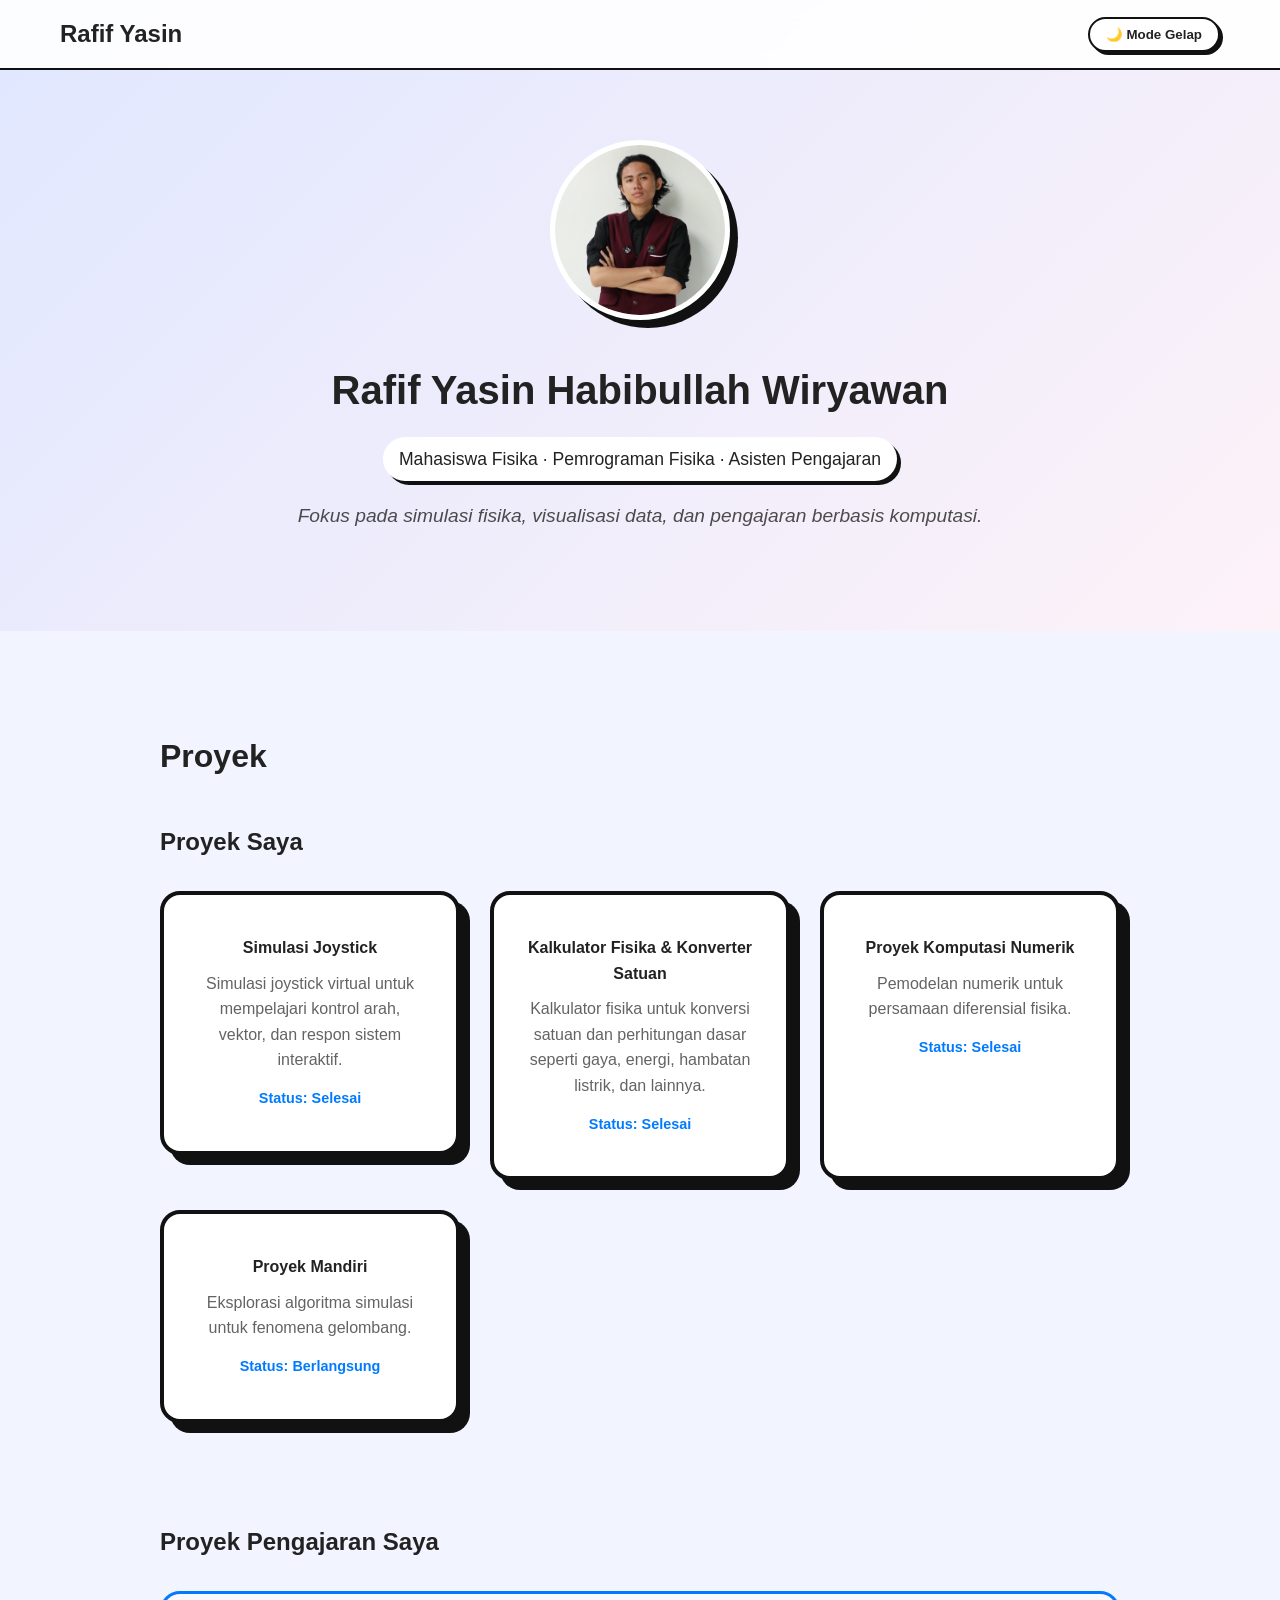
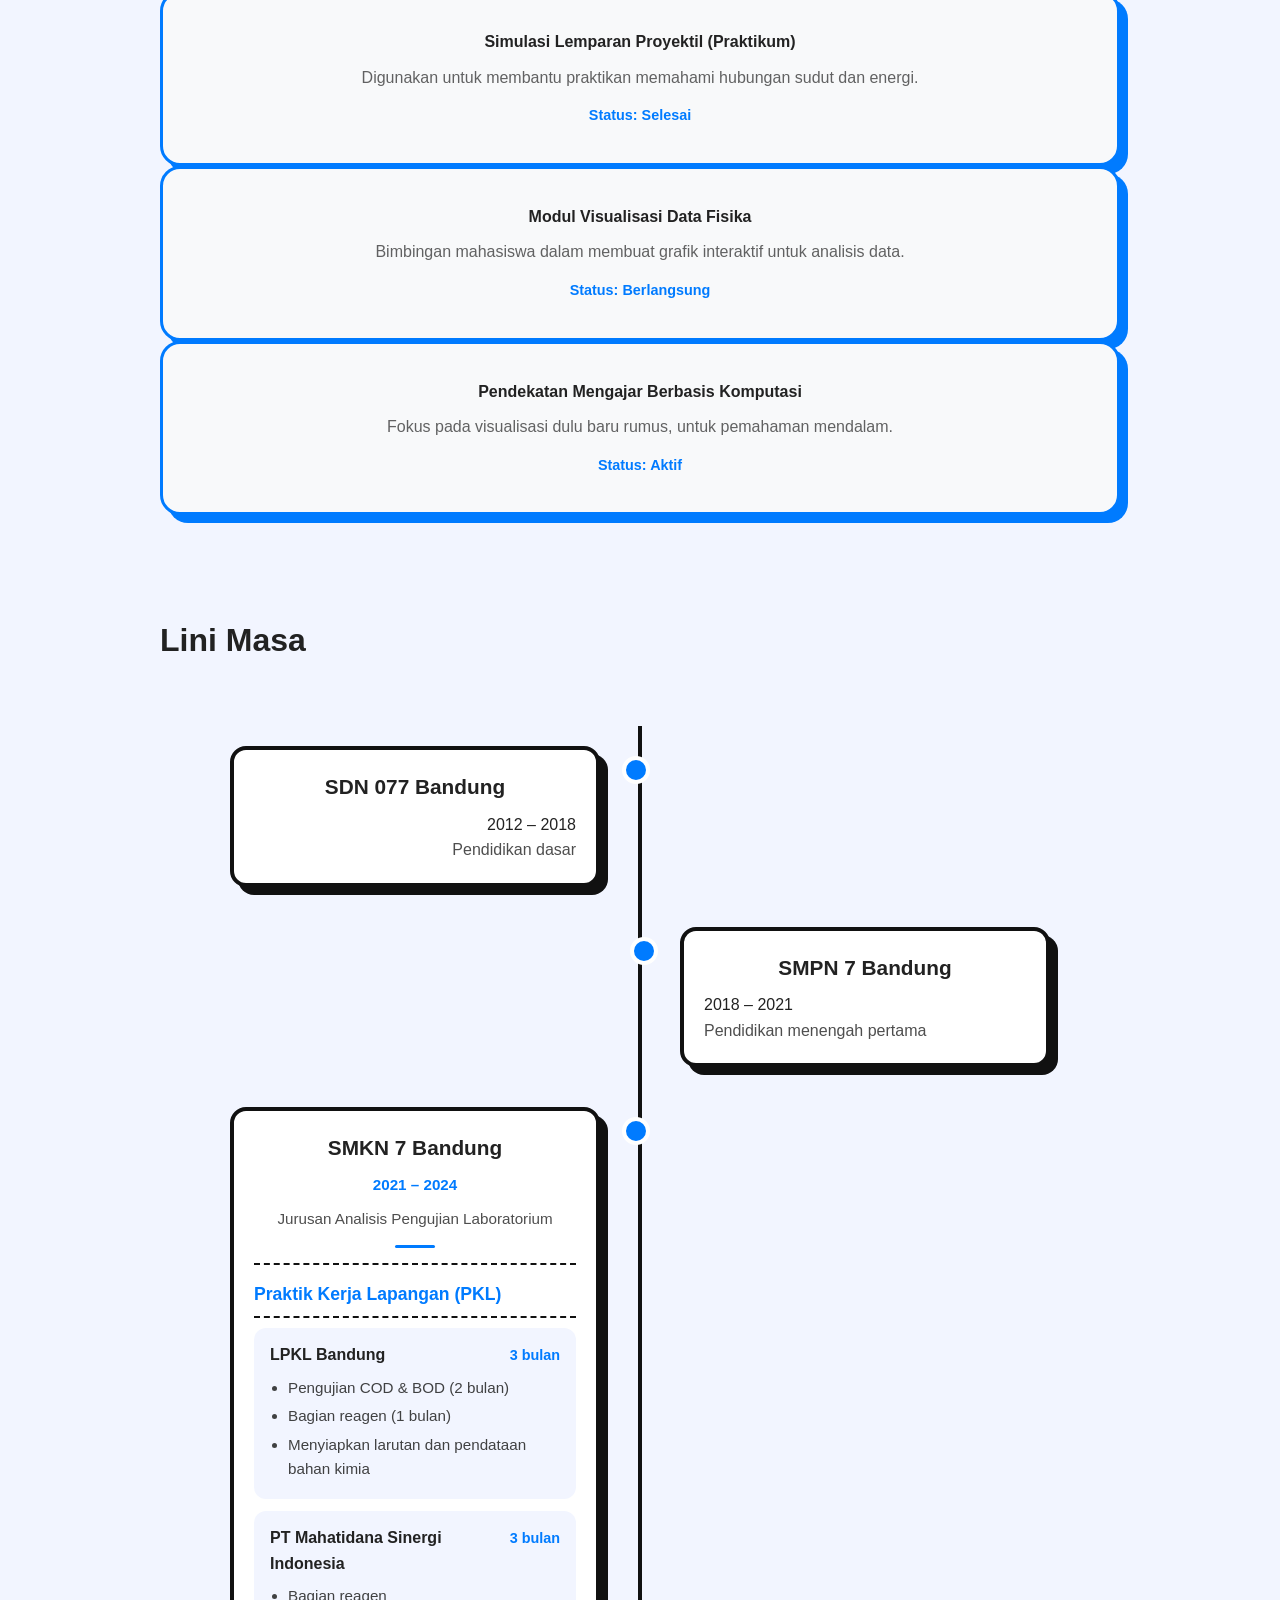
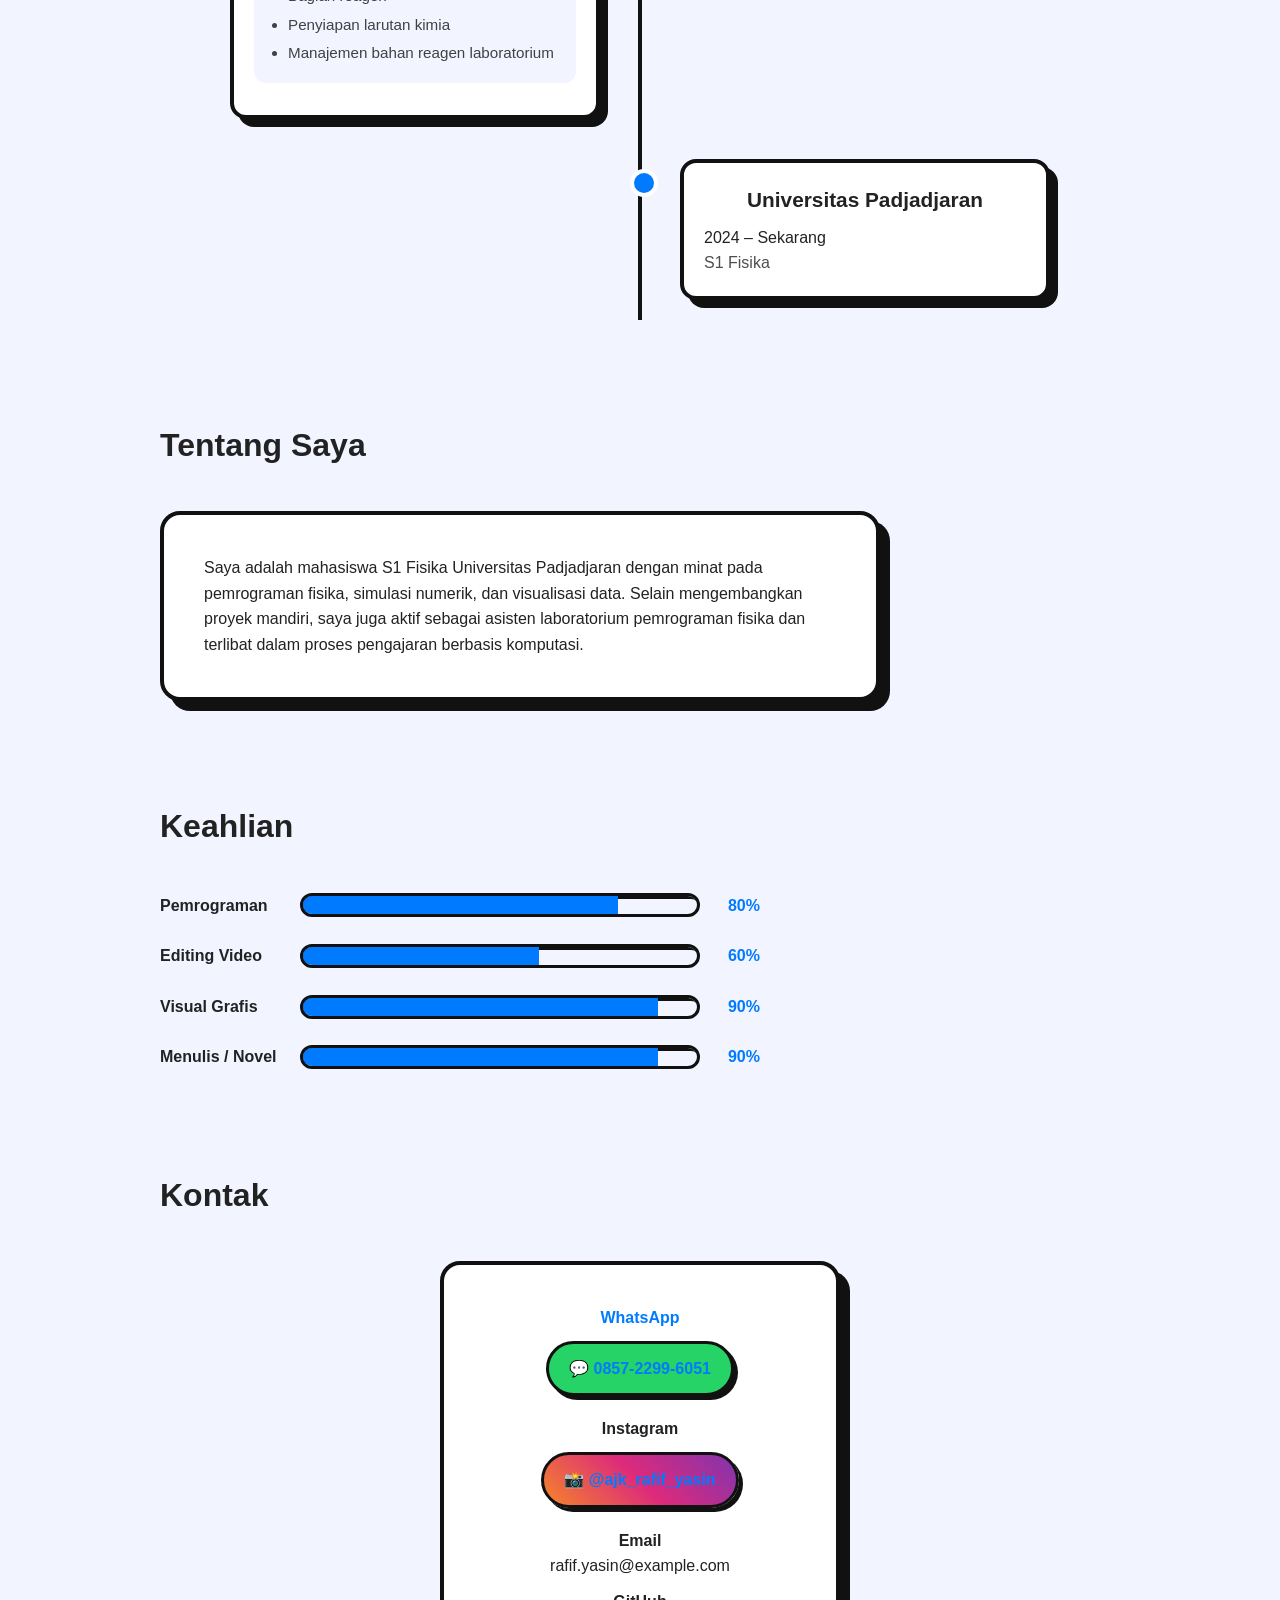
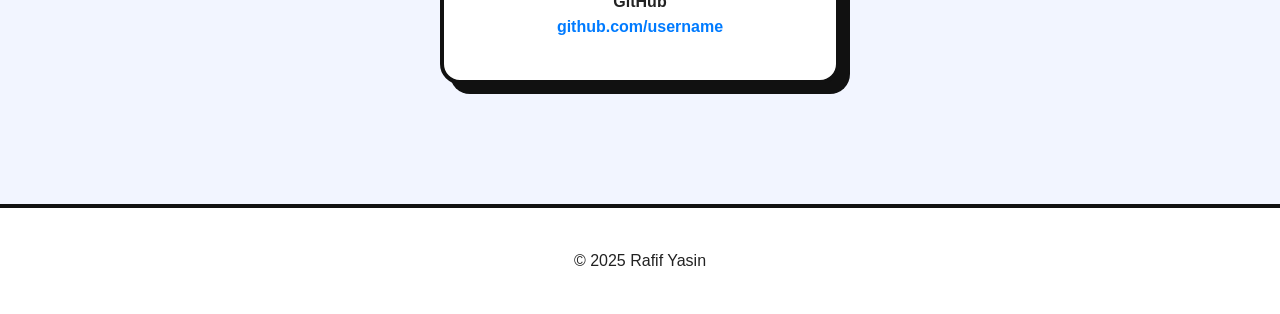
==== commit 887020b1: "Update index.html" ====
--- a/index.html
+++ b/index.html
@@ -91,6 +91,7 @@
     <div id="proyek-pengajaran" class="sub-bagian">
       <h3>Proyek Pengajaran Saya</h3>
       <div class="grid-proyek">
+        <a href="projects/Pantulan_bola/index.html" class="tautan-proyek">
         <div class="kartu-proyek kartu-pengajaran">
           <p>Simulasi Lemparan Proyektil (Praktikum)</p>
           <span>Digunakan untuk membantu praktikan memahami hubungan sudut dan energi.</span>
--- a/style.css
+++ b/style.css
@@ -5,56 +5,56 @@
   box-sizing: border-box;
 }
 
-/* CSS VARIABLES UNTUK DARK MODE & AKSEN */
+/* VARIABEL CSS UNTUK MODE GELAP & AKSEN */
 :root {
-  --bg-color: #f2f5ff;
+  --warna-bg: #f2f5ff;
   --hero-bg: linear-gradient(135deg, #e0e7ff, #fdf2f8);
-  --card-bg: #ffffff;
-  --text-color: #222;
-  --border-color: #111;
-  --shadow-color: #111;
-  --subtitle-bg: #ffffff;
-  --footer-bg: #ffffff;
-  --nav-bg: rgba(255, 255, 255, 0.9);
-  --transition: all 0.3s ease;
-  --accent-color: #007bff; /* WARNA AKSEN UTAMA */
-  --teaching-bg: #f8f9fa; /* BACKGROUND LEMBUT UNTUK TEACHING */
-}
-
-/* DARK MODE VARIABLES */
+  --warna-kartu: #ffffff;
+  --warna-teks: #222;
+  --warna-border: #111;
+  --warna-bayangan: #111;
+  --warna-subjudul: #ffffff;
+  --warna-footer: #ffffff;
+  --warna-nav: rgba(255, 255, 255, 0.9);
+  --transisi: all 0.3s ease;
+  --warna-aksen: #007bff;
+  --warna-pengajaran: #f8f9fa;
+}
+
+/* VARIABEL MODE GELAP */
 [data-theme="dark"] {
-  --bg-color: #1a1a2e;
+  --warna-bg: #1a1a2e;
   --hero-bg: linear-gradient(135deg, #16213e, #0f3460);
-  --card-bg: #0f3460;
-  --text-color: #e0e7ff;
-  --border-color: #e0e7ff;
-  --shadow-color: #e0e7ff;
-  --subtitle-bg: #16213e;
-  --footer-bg: #16213e;
-  --nav-bg: rgba(26, 26, 46, 0.9);
-  --accent-color: #a0c4ff; /* AKSEN DARK */
-  --teaching-bg: #1e2a3c; /* TEACHING BG DARK */
+  --warna-kartu: #0f3460;
+  --warna-teks: #e0e7ff;
+  --warna-border: #e0e7ff;
+  --warna-bayangan: #e0e7ff;
+  --warna-subjudul: #16213e;
+  --warna-footer: #16213e;
+  --warna-nav: rgba(26, 26, 46, 0.9);
+  --warna-aksen: #a0c4ff;
+  --warna-pengajaran: #1e2a3c;
 }
 
 /* BODY */
 body {
   font-family: "Segoe UI", Arial, sans-serif;
-  background: var(--bg-color);
-  color: var(--text-color);
+  background: var(--warna-bg);
+  color: var(--warna-teks);
   line-height: 1.6;
-  transition: var(--transition);
-}
-
-/* NAVIGATION */
+  transition: var(--transisi);
+}
+
+/* NAVIGASI */
 .navbar {
   position: fixed;
   top: 0;
   width: 100%;
-  background: var(--nav-bg);
+  background: var(--warna-nav);
   backdrop-filter: blur(10px);
-  border-bottom: 2px solid var(--border-color);
+  border-bottom: 2px solid var(--warna-border);
   z-index: 100;
-  transition: var(--transition);
+  transition: var(--transisi);
 }
 
 .nav-container {
@@ -69,7 +69,7 @@
 .nav-title {
   font-size: 1.5rem;
   font-weight: 800;
-  color: var(--text-color);
+  color: var(--warna-teks);
 }
 
 .nav-menu {
@@ -83,23 +83,23 @@
 }
 
 .nav-menu a {
-  color: var(--text-color);
+  color: var(--warna-teks);
   text-decoration: none;
   font-weight: 600;
-  transition: var(--transition);
+  transition: var(--transisi);
 }
 
 .nav-menu a:hover {
-  color: var(--accent-color);
+  color: var(--warna-aksen);
 }
 
 .dropdown-content {
   display: none;
   position: absolute;
-  background: var(--card-bg);
-  border: 2px solid var(--border-color);
+  background: var(--warna-kartu);
+  border: 2px solid var(--warna-border);
   border-radius: 8px;
-  box-shadow: 4px 4px 0px var(--shadow-color);
+  box-shadow: 4px 4px 0px var(--warna-bayangan);
   min-width: 160px;
   z-index: 1;
 }
@@ -109,39 +109,40 @@
 }
 
 .dropdown-content a {
-  color: var(--text-color);
+  color: var(--warna-teks);
   padding: 12px 16px;
   text-decoration: none;
   display: block;
-  transition: var(--transition);
+  transition: var(--transisi);
 }
 
 .dropdown-content a:hover {
-  background: var(--bg-color);
-}
-
-.theme-btn {
-  background: var(--card-bg);
-  border: 2px solid var(--border-color);
+  background: var(--warna-bg);
+}
+
+.tombol-tema {
+  background: var(--warna-kartu);
+  border: 2px solid var(--warna-border);
   padding: 8px 16px;
   border-radius: 999px;
   cursor: pointer;
   font-weight: 600;
-  box-shadow: 3px 3px 0px var(--shadow-color);
-  transition: var(--transition);
-}
-
-.theme-btn:hover {
+  box-shadow: 3px 3px 0px var(--warna-bayangan);
+  transition: var(--transisi);
+  color: var(--warna-teks);
+}
+
+.tombol-tema:hover {
   transform: translate(-2px, -2px);
-  box-shadow: 5px 5px 0px var(--shadow-color);
-}
-
-/* HERO (HOME – DOMINAN) */
+  box-shadow: 5px 5px 0px var(--warna-bayangan);
+}
+
+/* HERO (BERANDA – DOMINAN) */
 .hero {
   background: var(--hero-bg);
-  padding: 140px 20px 100px; /* LEBIH BESAR UNTUK HIERARKI */
-  text-align: center;
-  transition: var(--transition);
+  padding: 140px 20px 100px;
+  text-align: center;
+  transition: var(--transisi);
 }
 
 .hero-content {
@@ -149,292 +150,634 @@
   margin: auto;
 }
 
-.profile-img {
-  width: 180px; /* LEBIH BESAR */
+.gambar-profil {
+  width: 180px;
   height: 180px;
   object-fit: cover;
   border-radius: 50%;
-  border: 5px solid var(--card-bg);
-  background: var(--card-bg);
-  box-shadow: 8px 8px 0px var(--shadow-color); /* SHADOW LEBIH BESAR */
-  margin-bottom: 30px; /* SPASI LEBIH */
-  transition: var(--transition);
+  border: 5px solid var(--warna-kartu);
+  background: var(--warna-kartu);
+  box-shadow: 8px 8px 0px var(--warna-bayangan);
+  margin-bottom: 30px;
+  transition: var(--transisi);
 }
 
 .hero h1 {
-  font-size: 2.5rem; /* LEBIH BESAR */
-  font-weight: 900; /* LEBIH BOLD */
+  font-size: 2.5rem;
+  font-weight: 900;
   margin-bottom: 15px;
-  transition: var(--transition);
-}
-
-.subtitle {
+  transition: var(--transisi);
+}
+
+.subjudul {
   font-size: 1.1rem;
-  color: var(--text-color);
-  background: var(--subtitle-bg);
+  color: var(--warna-teks);
+  background: var(--warna-subjudul);
   display: inline-block;
-  padding: 8px 16px; /* PADDING LEBIH */
+  padding: 8px 16px;
   border-radius: 999px;
-  box-shadow: 4px 4px 0px var(--shadow-color); /* SHADOW LEBIH */
+  box-shadow: 4px 4px 0px var(--warna-bayangan);
   margin-bottom: 20px;
-  transition: var(--transition);
-}
-
-.hero-desc {
+  transition: var(--transisi);
+}
+
+.deskripsi-hero {
   font-size: 1.2rem;
   font-style: italic;
-  color: var(--text-color);
+  color: var(--warna-teks);
   opacity: 0.8;
 }
 
-/* SECTION (HIERARKI & SPASI) */
-.section {
+/* BAGIAN (HIERARKI & SPASI) */
+.bagian {
   max-width: 1000px;
-  margin: 100px auto; /* MARGIN LEBIH BESAR UNTUK RITME */
+  margin: 100px auto;
   padding: 0 20px;
-  transition: var(--transition);
-}
-
-.section h2 {
-  font-size: 2rem; /* LEBIH BESAR */
-  margin-bottom: 40px; /* SPASI JUDUL-KONTEN LEBIH */
-  font-weight: 900; /* BOLD */
-  transition: var(--transition);
-}
-
-.sub-section h3 {
-  font-size: 1.5rem; /* LEBIH BESAR */
-  margin-bottom: 30px; /* SPASI LEBIH */
-  font-weight: 800;
-}
-
-/* FIX SPASI ANTAR MY PROJECTS & MY TEACHING PROJECTS */
-#my-projects .projects-grid {
-  margin-bottom: 100px; /* JARAK KE BAWAH SETELAH GRID MY PROJECTS */
-}
-
-#teaching-projects h3 {
-  margin-top: 40px; /* MARGIN-TOP KE JUDUL TEACHING (OPSI) */
-}
-
-/* PROJECT LINK (UNTUK CLICKABLE CARD) */
-.project-link {
+  transition: var(--transisi);
+}
+
+.bagian h2 {
+  font-size: 2rem;
+  margin-bottom: 40px;
+  font-weight: 900;
+  transition: var(--transisi);
+}
+
+.sub-bagian h3 {
+  font-size: 1.5rem;
+  margin-bottom: 30px;
+  font-weight: 800;
+}
+
+/* SPASI ANTAR PROYEK SAYA & PROYEK PENGAJARAN */
+#proyek-saya .grid-proyek {
+  margin-bottom: 100px;
+}
+
+#proyek-pengajaran h3 {
+  margin-top: 40px;
+}
+
+/* TAUTAN PROYEK (UNTUK KARTU YANG BISA DIKLIK) */
+.tautan-proyek {
   text-decoration: none;
   color: inherit;
   display: block;
 }
 
-/* PROJECTS (HIERARKI BERAT, PEMBEDA TEACHING) */
-.projects-grid {
+/* PROYEK (HIERARKI BERAT, PEMBEDA PENGAJARAN) */
+.grid-proyek {
   display: grid;
-  grid-template-columns: repeat(auto-fit, minmax(280px, 1fr)); /* CARD LEBIH BESAR */
-  gap: 30px; /* GAP LEBIH UNTUK RITME */
-}
-
-.project-card {
-  background: var(--card-bg);
-  padding: 40px 30px; /* PADDING LEBIH */
-  border-radius: 20px; /* RADIUS KONSISTEN */
-  border: 4px solid var(--border-color); /* BORDER TEBAL KONSISTEN */
-  box-shadow: 10px 10px 0px var(--shadow-color); /* SHADOW KONSISTEN */
-  text-align: center;
-  transition: var(--transition);
-}
-
-.project-card:hover {
-  transform: translate(-8px, -8px); /* HOVER LEBIH DRAMATIS */
-  box-shadow: 16px 16px 0px var(--shadow-color);
-}
-
-.project-card p {
-  font-weight: 800; /* BOLD LEBIH */
+  grid-template-columns: repeat(auto-fit, minmax(280px, 1fr));
+  gap: 30px;
+}
+
+.kartu-proyek {
+  background: var(--warna-kartu);
+  padding: 40px 30px;
+  border-radius: 20px;
+  border: 4px solid var(--warna-border);
+  box-shadow: 10px 10px 0px var(--warna-bayangan);
+  text-align: center;
+  transition: var(--transisi);
+}
+
+.kartu-proyek:hover {
+  transform: translate(-8px, -8px);
+  box-shadow: 16px 16px 0px var(--warna-bayangan);
+}
+
+.kartu-proyek p {
+  font-weight: 800;
   margin-bottom: 10px;
-  transition: var(--transition);
-}
-
-.project-card span {
-  font-size: 1rem; /* LEBIH BESAR */
-  color: var(--text-color);
+  transition: var(--transisi);
+}
+
+.kartu-proyek span {
+  font-size: 1rem;
+  color: var(--warna-teks);
   opacity: 0.7;
   margin-bottom: 12px;
   display: block;
 }
 
-.project-card small {
+.kartu-proyek small {
   font-size: 0.9rem;
-  color: var(--accent-color); /* AKSEN WARNA */
-  font-weight: 700;
-}
-
-/* TEACHING CARDS (PEMBEDA VISUAL) */
-.teaching-card {
-  background: var(--teaching-bg); /* BACKGROUND BERBEDA */
-  border: 3px solid var(--accent-color); /* BORDER AKSEN */
-  box-shadow: 8px 8px 0px var(--accent-color); /* SHADOW AKSEN */
-  padding: 35px 25px; /* SEDIKIT LEBIH KECIL */
-}
-
-.teaching-card:hover {
+  color: var(--warna-aksen);
+  font-weight: 700;
+}
+
+/* KARTU PENGAJARAN (PEMBEDA VISUAL) */
+.kartu-pengajaran {
+  background: var(--warna-pengajaran);
+  border: 3px solid var(--warna-aksen);
+  box-shadow: 8px 8px 0px var(--warna-aksen);
+  padding: 35px 25px;
+}
+
+.kartu-pengajaran:hover {
   transform: translate(-6px, -6px);
-  box-shadow: 14px 14px 0px var(--accent-color);
-}
-
-/* ABOUT (TENANG) */
-.about-card {
-  background: var(--card-bg);
-  padding: 40px; /* PADDING LEBIH */
+  box-shadow: 14px 14px 0px var(--warna-aksen);
+}
+
+/* LINI MASA (TIMELINE) */
+.timeline {
+  position: relative;
+  max-width: 900px;
+  margin: 60px auto;
+}
+
+.timeline::before {
+  content: "";
+  position: absolute;
+  left: 50%;
+  top: 0;
+  width: 4px;
+  height: 100%;
+  background: var(--warna-border);
+  transform: translateX(-50%);
+}
+
+.timeline-item {
+  width: 50%;
+  padding: 20px 40px;
+  position: relative;
+}
+
+.timeline-item.kiri {
+  left: 0;
+  text-align: right;
+}
+
+.timeline-item.kanan {
+  left: 50%;
+  text-align: left;
+}
+
+/* TITIK PADA TIMELINE */
+.timeline-item::after {
+  content: "";
+  position: absolute;
+  width: 20px;
+  height: 20px;
+  background: var(--warna-aksen);
+  border: 4px solid var(--warna-kartu);
+  border-radius: 50%;
+  top: 30px;
+  z-index: 1;
+}
+
+.timeline-item.kiri::after {
+  right: -10px;
+}
+
+.timeline-item.kanan::after {
+  left: -10px;
+}
+
+/* KARTU TIMELINE */
+.kartu-timeline {
+  background: var(--warna-kartu);
+  border: 4px solid var(--warna-border);
+  border-radius: 16px;
+  padding: 20px;
+  box-shadow: 8px 8px 0 var(--warna-bayangan);
+  transition: var(--transisi);
+}
+
+.kartu-timeline:hover {
+  transform: translate(-4px, -4px);
+  box-shadow: 12px 12px 0 var(--warna-bayangan);
+}
+
+/* KARTU TIMELINE - TEKS ATAS */
+.kartu-timeline h3 {
+  font-size: 1.3rem;
+  font-weight: 800;
+  margin-bottom: 8px;
+  color: var(--warna-teks);
+  text-align: center;
+}
+
+.kartu-timeline .tahun {
+  font-size: 0.95rem;
+  color: var(--warna-aksen);
+  font-weight: 700;
+  display: block;
+  margin-bottom: 10px;
+  text-align: center;
+}
+
+.kartu-timeline .jurusan {
+  font-size: 0.95rem;
+  color: var(--warna-teks);
+  opacity: 0.8;
+  text-align: center;
+}
+
+.kartu-timeline p {
+  font-size: 1rem;
+  color: var(--warna-teks);
+  opacity: 0.8;
+}
+
+/* GARIS PEMISAH */
+.kartu-timeline h3 {
+  font-size: 1.3rem;
+  font-weight: 800;
+  margin-bottom: 8px;
+  color: var(--warna-teks);
+  text-align: center;
+}
+
+.kartu-timeline .tahun {
+  font-size: 0.95rem;
+  color: var(--warna-aksen);
+  font-weight: 700;
+  display: block;
+  margin-bottom: 10px;
+  text-align: center;
+}
+
+.kartu-timeline .jurusan {
+  font-size: 0.95rem;
+  color: var(--warna-teks);
+  opacity: 0.8;
+  text-align: center;
+}
+
+/* GARIS PEMISAH KECIL */
+.pemisah-kecil {
+  width: 40px;
+  height: 3px;
+  background: var(--warna-aksen);
+  margin: 14px auto;
+  border-radius: 999px;
+  border: none;
+}
+
+/* PKL SECTION */
+.pkl {
+  margin-top: 16px;
+  text-align: left;
+}
+
+.pkl h4 {
+  text-align: left;
+  font-size: 1.05rem;
+  font-weight: 800;
+  color: var(--warna-aksen);
+  margin-bottom: 14px;
+  padding-bottom: 8px;
+  border-bottom: 2px dashed var(--warna-border);
+}
+
+/* ITEM PKL - TANPA BERANTEM */
+.pkl-item {
+  background: var(--warna-bg);
+  padding: 14px 16px;
+  border-radius: 12px;
+  margin-bottom: 12px;
+  border: none;
+}
+
+/* HEADER PKL */
+.pkl-header {
+  display: flex;
+  justify-content: space-between;
+  align-items: baseline;
+  margin-bottom: 8px;
+}
+
+.pkl-header strong {
+  font-weight: 800;
+  font-size: 1rem;
+  color: var(--warna-teks);
+}
+
+.pkl-header span {
+  font-size: 0.85rem;
+  color: var(--warna-aksen);
+  font-weight: 700;
+  white-space: nowrap;
+}
+
+/* LIST PKL */
+.pkl-item ul {
+  margin: 0;
+  padding-left: 20px;
+  list-style-type: disc;
+}
+
+.pkl-item li {
+  font-size: 0.9rem;
+  line-height: 1.6;
+  opacity: 0.85;
+  margin-bottom: 4px;
+  color: var(--warna-teks);
+}
+
+/* ANIMASI FADE-IN */
+.fade {
+  opacity: 1; /* Ubah dari 0 jadi 1 untuk langsung muncul */
+  transform: translateY(0); /* Ubah dari 30px jadi 0 */
+  transition: opacity 0.6s ease, transform 0.6s ease;
+}
+
+.fade.show {
+  opacity: 1;
+  transform: translateY(0);
+}
+
+/* TENTANG (TENANG) */
+.kartu-tentang {
+  background: var(--warna-kartu);
+  padding: 40px;
   border-radius: 20px;
-  border: 4px solid var(--border-color);
-  box-shadow: 10px 10px 0px var(--shadow-color);
+  border: 4px solid var(--warna-border);
+  box-shadow: 10px 10px 0px var(--warna-bayangan);
   max-width: 720px;
-  transition: var(--transition);
-}
-
-/* SKILLS (TENANG, AKSEN) */
-.skills-container {
+  transition: var(--transisi);
+}
+
+/* KEAHLIAN (TENANG, AKSEN) */
+.wadah-keahlian {
   display: flex;
   flex-direction: column;
-  gap: 25px; /* GAP LEBIH */
+  gap: 25px;
   max-width: 600px;
 }
 
-.skill-item {
+.item-keahlian {
   display: flex;
   align-items: center;
-  gap: 20px; /* GAP LEBIH */
-}
-
-.skill-name {
-  font-weight: 700; /* BOLD */
+  gap: 20px;
+}
+
+.nama-keahlian {
+  font-weight: 700;
   min-width: 120px;
 }
 
-.progress-bar {
+.bar-progress {
   flex: 1;
-  height: 24px; /* LEBIH TINGGI */
-  background: var(--bg-color);
-  border: 3px solid var(--border-color);
+  height: 24px;
+  background: var(--warna-bg);
+  border: 3px solid var(--warna-border);
   border-radius: 12px;
   overflow: hidden;
-  box-shadow: inset 3px 3px 0px var(--shadow-color);
-}
-
-.progress-fill {
+  box-shadow: inset 3px 3px 0px var(--warna-bayangan);
+}
+
+.isi-progress {
   height: 100%;
-  background: var(--accent-color); /* AKSEN */
+  background: var(--warna-aksen);
   transition: width 0.5s ease;
 }
 
-.skill-percent {
+.persen-keahlian {
   font-weight: 700;
   min-width: 40px;
   text-align: right;
-  color: var(--accent-color); /* AKSEN */
-}
-
-/* CONTACT (TENANG) */
-.contact-card {
-  background: var(--card-bg);
+  color: var(--warna-aksen);
+}
+
+/* KONTAK (TENANG) */
+.kartu-kontak {
+  background: var(--warna-kartu);
   padding: 40px;
   border-radius: 20px;
-  border: 4px solid var(--border-color);
-  box-shadow: 10px 10px 0px var(--shadow-color);
+  border: 4px solid var(--warna-border);
+  box-shadow: 10px 10px 0px var(--warna-bayangan);
   max-width: 400px;
-  text-align: center;
-}
-
-.contact-card a {
-  color: var(--accent-color); /* AKSEN */
+  margin: 0 auto;
+  text-align: center;
+  transition: var(--transisi);
+}
+
+.kartu-kontak a {
+  color: var(--warna-aksen);
   text-decoration: none;
   font-weight: 700;
 }
 
-.contact-card a:hover {
+.kartu-kontak a:hover {
   text-decoration: underline;
+}
+
+/* TOMBOL WHATSAPP & INSTAGRAM */
+.tombol-wa,
+.tombol-ig {
+  display: inline-block;
+  margin-top: 10px;
+  padding: 12px 20px;
+  border-radius: 999px;
+  font-weight: 700;
+  text-decoration: none;
+  border: 3px solid var(--warna-border);
+  box-shadow: 4px 4px 0 var(--warna-bayangan);
+  transition: var(--transisi);
+}
+
+/* WhatsApp */
+.tombol-wa {
+  background: #25d366;
+  color: #fff;
+}
+
+.tombol-wa:hover {
+  transform: translate(-3px, -3px);
+  box-shadow: 7px 7px 0 var(--warna-bayangan);
+}
+
+/* Instagram */
+.tombol-ig {
+  background: linear-gradient(45deg, #f58529, #dd2a7b, #8134af);
+  color: #fff;
+}
+
+.tombol-ig:hover {
+  transform: translate(-3px, -3px);
+  box-shadow: 7px 7px 0 var(--warna-bayangan);
+}
+
+/* Link GitHub */
+.tautan-github {
+  color: var(--warna-aksen);
+  text-decoration: none;
+  font-weight: 700;
+}
+
+.tautan-github:hover {
+  text-decoration: underline;
+}
+
+/* PKL DI TIMELINE */
+.pkl {
+  margin-top: 15px;
+  padding-top: 15px;
+  border-top: 2px dashed var(--warna-border);
+}
+
+.pkl h4 {
+  font-size: 1.1rem;
+  font-weight: 800;
+  margin-bottom: 10px;
+  color: var(--warna-aksen);
+}
+
+.pkl-item {
+  margin-bottom: 12px;
+}
+
+.pkl-item strong {
+  display: block;
+  font-weight: 800;
+}
+
+.pkl-item span {
+  font-size: 0.9rem;
+  color: var(--warna-aksen);
+  font-weight: 700;
+}
+
+.pkl-item ul {
+  margin-top: 6px;
+  padding-left: 18px;
+}
+
+.pkl-item li {
+  font-size: 0.95rem;
+  opacity: 0.85;
 }
 
 /* FOOTER */
 footer {
-  margin-top: 120px; /* MARGIN LEBIH */
-  padding: 40px; /* PADDING LEBIH */
-  text-align: center;
-  background: var(--footer-bg);
-  border-top: 4px solid var(--border-color);
+  margin-top: 120px;
+  padding: 40px;
+  text-align: center;
+  background: var(--warna-footer);
+  border-top: 4px solid var(--warna-border);
   font-size: 1rem;
-  transition: var(--transition);
-}
-
-/* RESPONSIVE (VISUAL HP) */
+  transition: var(--transisi);
+}
+
+/* RESPONSIVE (VISUAL MOBILE) */
 @media (max-width: 768px) {
   .hero {
     padding: 120px 20px 80px;
   }
-  .profile-img {
+  
+  .gambar-profil {
     width: 140px;
     height: 140px;
   }
+  
   .hero h1 {
     font-size: 2rem;
   }
-  .subtitle {
+  
+  .subjudul {
     font-size: 1rem;
     padding: 6px 12px;
   }
-  .hero-desc {
+  
+  .deskripsi-hero {
     font-size: 1.1rem;
   }
-  .section {
+  
+  .bagian {
     margin: 80px auto;
   }
-  .section h2 {
+  
+  .bagian h2 {
     font-size: 1.8rem;
     margin-bottom: 30px;
   }
-  .sub-section h3 {
+  
+  .sub-bagian h3 {
     font-size: 1.3rem;
     margin-bottom: 20px;
   }
-  #my-projects .projects-grid {
-    margin-bottom: 80px; /* JARAK LEBIH KECIL DI MOBILE */
-  }
-  #teaching-projects h3 {
-    margin-top: 30px; /* MARGIN-TOP LEBIH KECIL DI MOBILE */
-  }
-  .projects-grid {
+  
+  #proyek-saya .grid-proyek {
+    margin-bottom: 80px;
+  }
+  
+  #proyek-pengajaran h3 {
+    margin-top: 30px;
+  }
+  
+  .grid-proyek {
     grid-template-columns: 1fr;
     gap: 20px;
   }
-  .project-card {
+  
+  .kartu-proyek {
     padding: 30px 20px;
   }
-  .teaching-card {
+  
+  .kartu-pengajaran {
     padding: 25px 20px;
   }
-  .about-card {
+  
+  /* TIMELINE RESPONSIVE */
+  .timeline::before {
+    left: 20px;
+  }
+  
+  .timeline-item {
+    width: 100%;
+    padding-left: 60px;
+    padding-right: 20px;
+    left: 0 !important;
+    text-align: left;
+  }
+  
+  .timeline-item::after {
+    left: 10px !important;
+    right: auto !important;
+  }
+  
+  .kartu-tentang {
     padding: 30px;
   }
-  .skills-container {
+  
+  .wadah-keahlian {
     gap: 20px;
   }
-  .skill-item {
+  
+  .item-keahlian {
     flex-direction: column;
     align-items: flex-start;
     gap: 10px;
   }
-  .contact-card {
+  
+  .kartu-kontak {
     padding: 30px;
   }
-  .footer {
+  
+  /* TOMBOL KONTAK FULL WIDTH DI MOBILE */
+  .tombol-wa,
+  .tombol-ig {
+    width: 100%;
+    text-align: center;
+  }
+  
+  footer {
     margin-top: 100px;
     padding: 30px;
   }
+  
   .nav-menu {
-    display: none; /* Sederhana, bisa dikembangkan jadi hamburger */
-  }
+    display: none;
+  }
+  
   .nav-title {
     font-size: 1.2rem;
   }
-  .theme-btn {
+  
+  .tombol-tema {
     padding: 6px 12px;
     font-size: 0.9rem;
   }
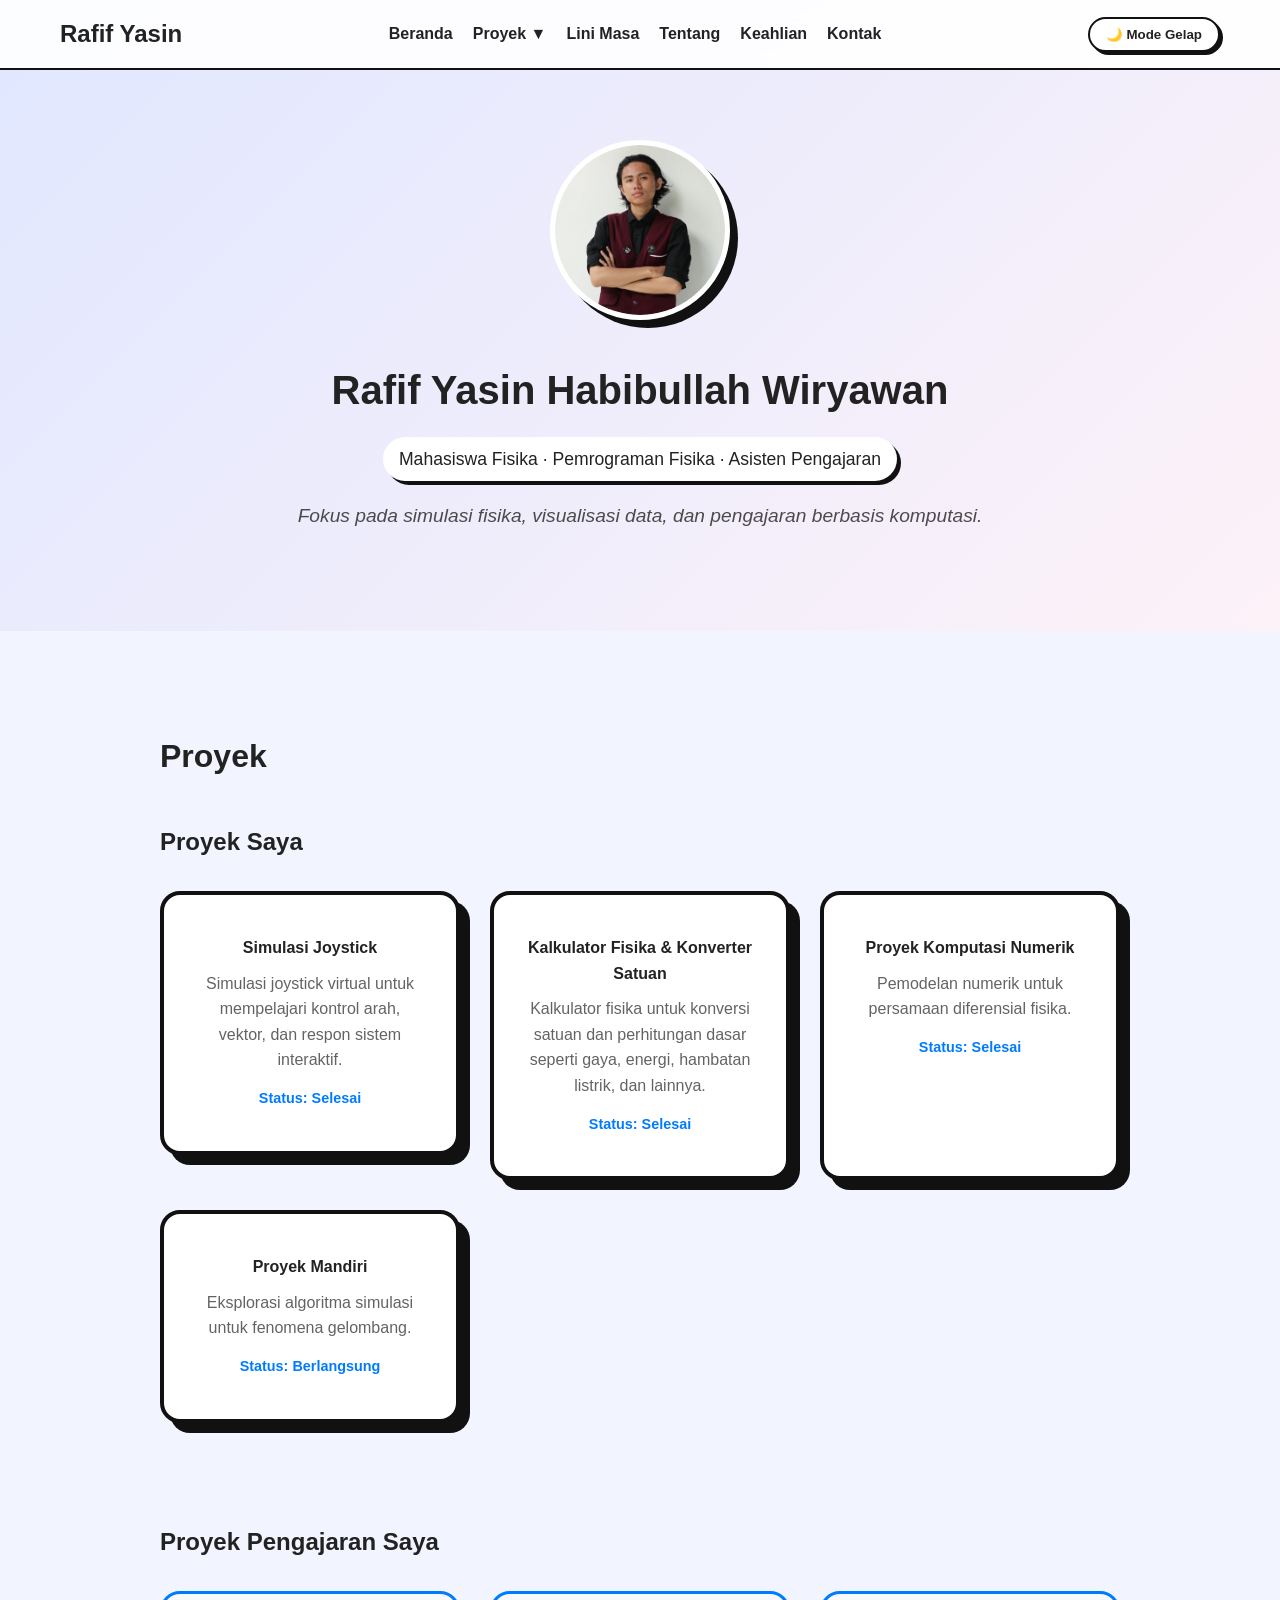
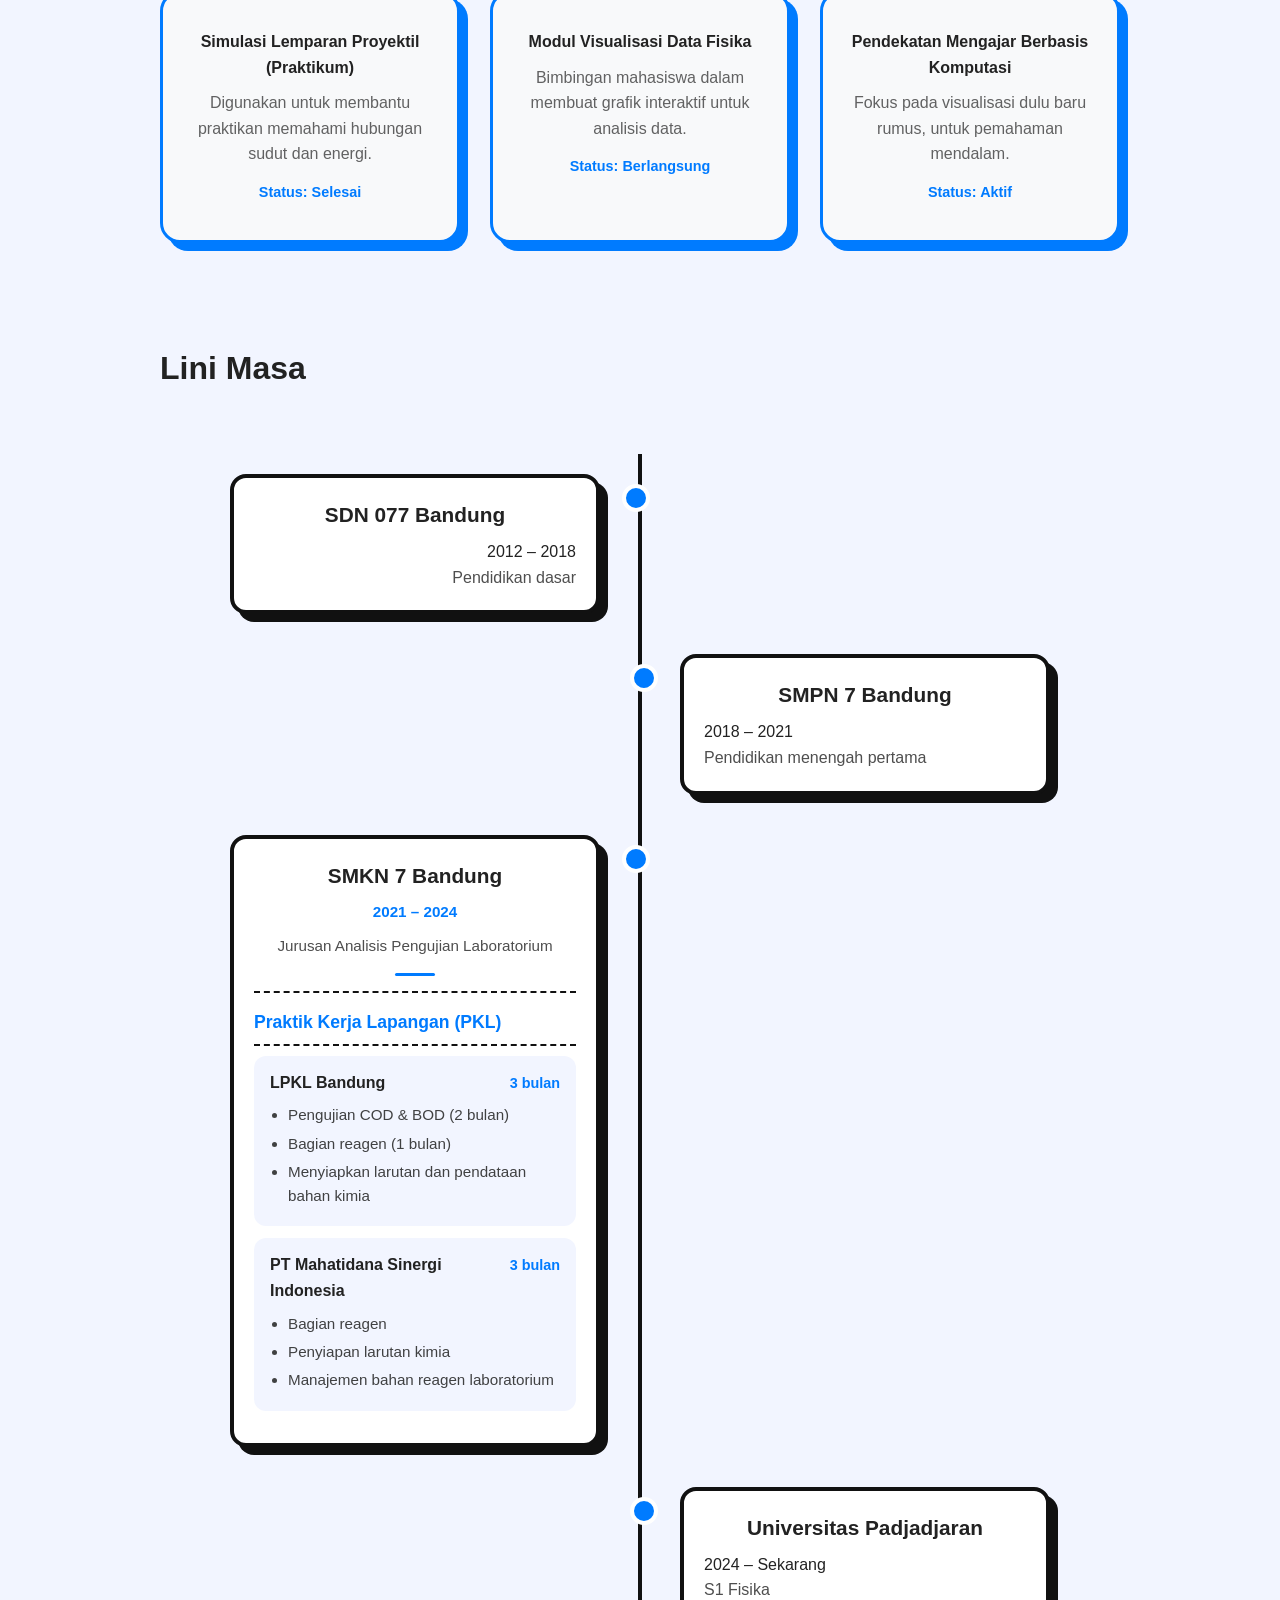
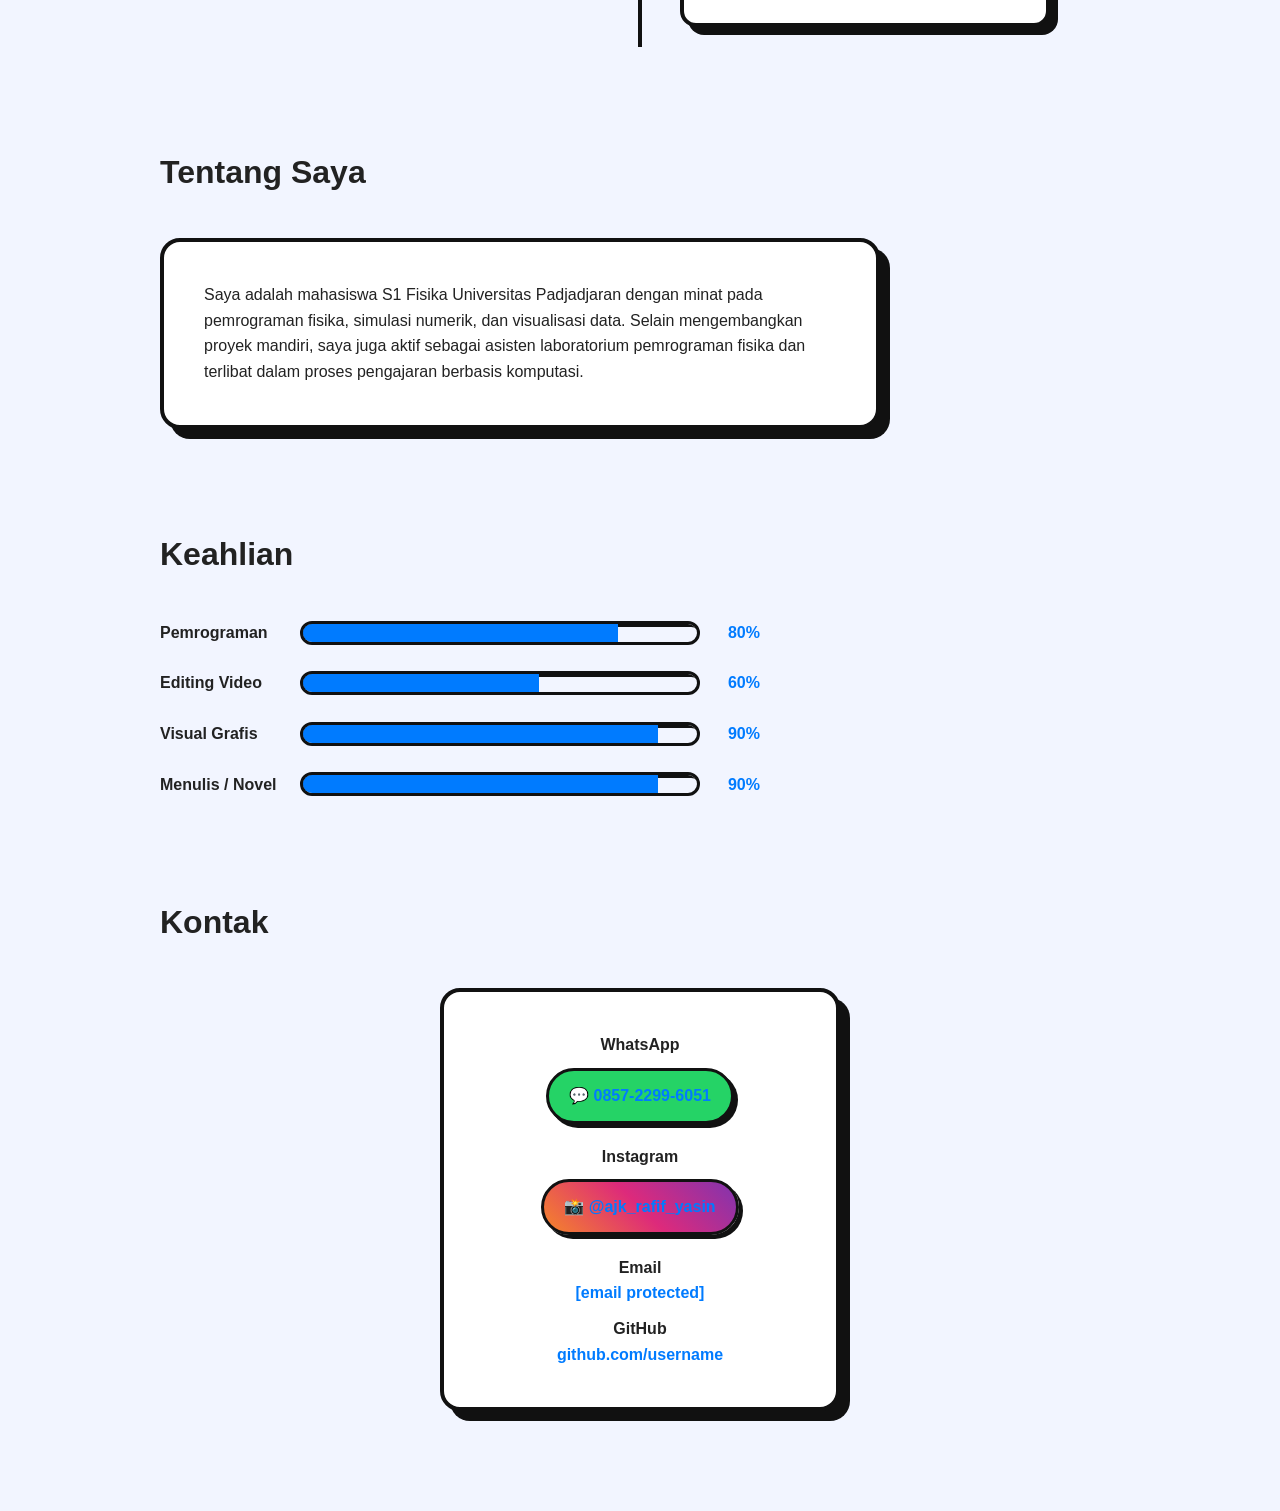
==== commit ce2b66ec: "Update index.html" ====
--- a/index.html
+++ b/index.html
@@ -60,6 +60,8 @@
     <div id="proyek-saya" class="sub-bagian">
       <h3>Proyek Saya</h3>
       <div class="grid-proyek">
+        
+        <!-- KARTU 1 - ADA LINK -->
         <a href="projects/simulasi_joystick/index.html" class="tautan-proyek">
           <div class="kartu-proyek">
             <p>Simulasi Joystick</p>
@@ -67,6 +69,8 @@
             <small>Status: Selesai</small>
           </div>
         </a>
+        
+        <!-- KARTU 2 - ADA LINK -->
         <a href="projects/kalkulator_fisika/index.html" class="tautan-proyek">
           <div class="kartu-proyek">
             <p>Kalkulator Fisika & Konverter Satuan</p>
@@ -74,16 +78,21 @@
             <small>Status: Selesai</small>
           </div>
         </a>
+        
+        <!-- KARTU 3 - TIDAK ADA LINK -->
         <div class="kartu-proyek">
           <p>Proyek Komputasi Numerik</p>
           <span>Pemodelan numerik untuk persamaan diferensial fisika.</span>
           <small>Status: Selesai</small>
         </div>
+        
+        <!-- KARTU 4 - TIDAK ADA LINK -->
         <div class="kartu-proyek">
           <p>Proyek Mandiri</p>
           <span>Eksplorasi algoritma simulasi untuk fenomena gelombang.</span>
           <small>Status: Berlangsung</small>
         </div>
+        
       </div>
     </div>
 
@@ -91,22 +100,30 @@
     <div id="proyek-pengajaran" class="sub-bagian">
       <h3>Proyek Pengajaran Saya</h3>
       <div class="grid-proyek">
+        
+        <!-- KARTU 1 - ADA LINK (INI YANG BERMASALAH!) -->
         <a href="projects/Pantulan_bola/index.html" class="tautan-proyek">
-        <div class="kartu-proyek kartu-pengajaran">
-          <p>Simulasi Lemparan Proyektil (Praktikum)</p>
-          <span>Digunakan untuk membantu praktikan memahami hubungan sudut dan energi.</span>
-          <small>Status: Selesai</small>
-        </div>
+          <div class="kartu-proyek kartu-pengajaran">
+            <p>Simulasi Lemparan Proyektil (Praktikum)</p>
+            <span>Digunakan untuk membantu praktikan memahami hubungan sudut dan energi.</span>
+            <small>Status: Selesai</small>
+          </div>
+        </a>
+        
+        <!-- KARTU 2 - TIDAK ADA LINK (DIPERBAIKI!) -->
         <div class="kartu-proyek kartu-pengajaran">
           <p>Modul Visualisasi Data Fisika</p>
           <span>Bimbingan mahasiswa dalam membuat grafik interaktif untuk analisis data.</span>
           <small>Status: Berlangsung</small>
         </div>
+        
+        <!-- KARTU 3 - TIDAK ADA LINK -->
         <div class="kartu-proyek kartu-pengajaran">
           <p>Pendekatan Mengajar Berbasis Komputasi</p>
           <span>Fokus pada visualisasi dulu baru rumus, untuk pemahaman mendalam.</span>
           <small>Status: Aktif</small>
         </div>
+        
       </div>
     </div>
   </section>
@@ -200,28 +217,28 @@
     <h2>Keahlian</h2>
     <div class="wadah-keahlian">
       <div class="item-keahlian">
-        <span class="nama-keahlian">Pemrograman</span>
+        <span class="nama-keahlian" data-persen="80%">Pemrograman</span>
         <div class="bar-progress">
           <div class="isi-progress" style="width: 80%;"></div>
         </div>
         <span class="persen-keahlian">80%</span>
       </div>
       <div class="item-keahlian">
-        <span class="nama-keahlian">Editing Video</span>
+        <span class="nama-keahlian" data-persen="60%">Editing Video</span>
         <div class="bar-progress">
           <div class="isi-progress" style="width: 60%;"></div>
         </div>
         <span class="persen-keahlian">60%</span>
       </div>
       <div class="item-keahlian">
-        <span class="nama-keahlian">Visual Grafis</span>
+        <span class="nama-keahlian" data-persen="90%">Visual Grafis</span>
         <div class="bar-progress">
           <div class="isi-progress" style="width: 90%;"></div>
         </div>
         <span class="persen-keahlian">90%</span>
       </div>
       <div class="item-keahlian">
-        <span class="nama-keahlian">Menulis / Novel</span>
+        <span class="nama-keahlian" data-persen="90%">Menulis / Novel</span>
         <div class="bar-progress">
           <div class="isi-progress" style="width: 90%;"></div>
         </div>
@@ -254,18 +271,9 @@
       </a>
 
       <p style="margin-top: 20px;"><strong>Email</strong></p>
-      <p>rafif.yasin@example.com</p>
+      <p><a href="/cdn-cgi/l/email-protection" class="__cf_email__" data-cfemail="3e4c5f58575810475f4d57507e5b465f534e525b105d5153">[email&#160;protected]</a></p>
 
       <p style="margin-top: 10px;"><strong>GitHub</strong></p>
       <a href="https://github.com/username" target="_blank" class="tautan-github">github.com/username</a>
     </div>
   </section>
-
-  <!-- FOOTER -->
-  <footer>
-    <p>© 2025 Rafif Yasin</p>
-  </footer>
-
-  <script src="script.js"></script>
-</body>
-</html>
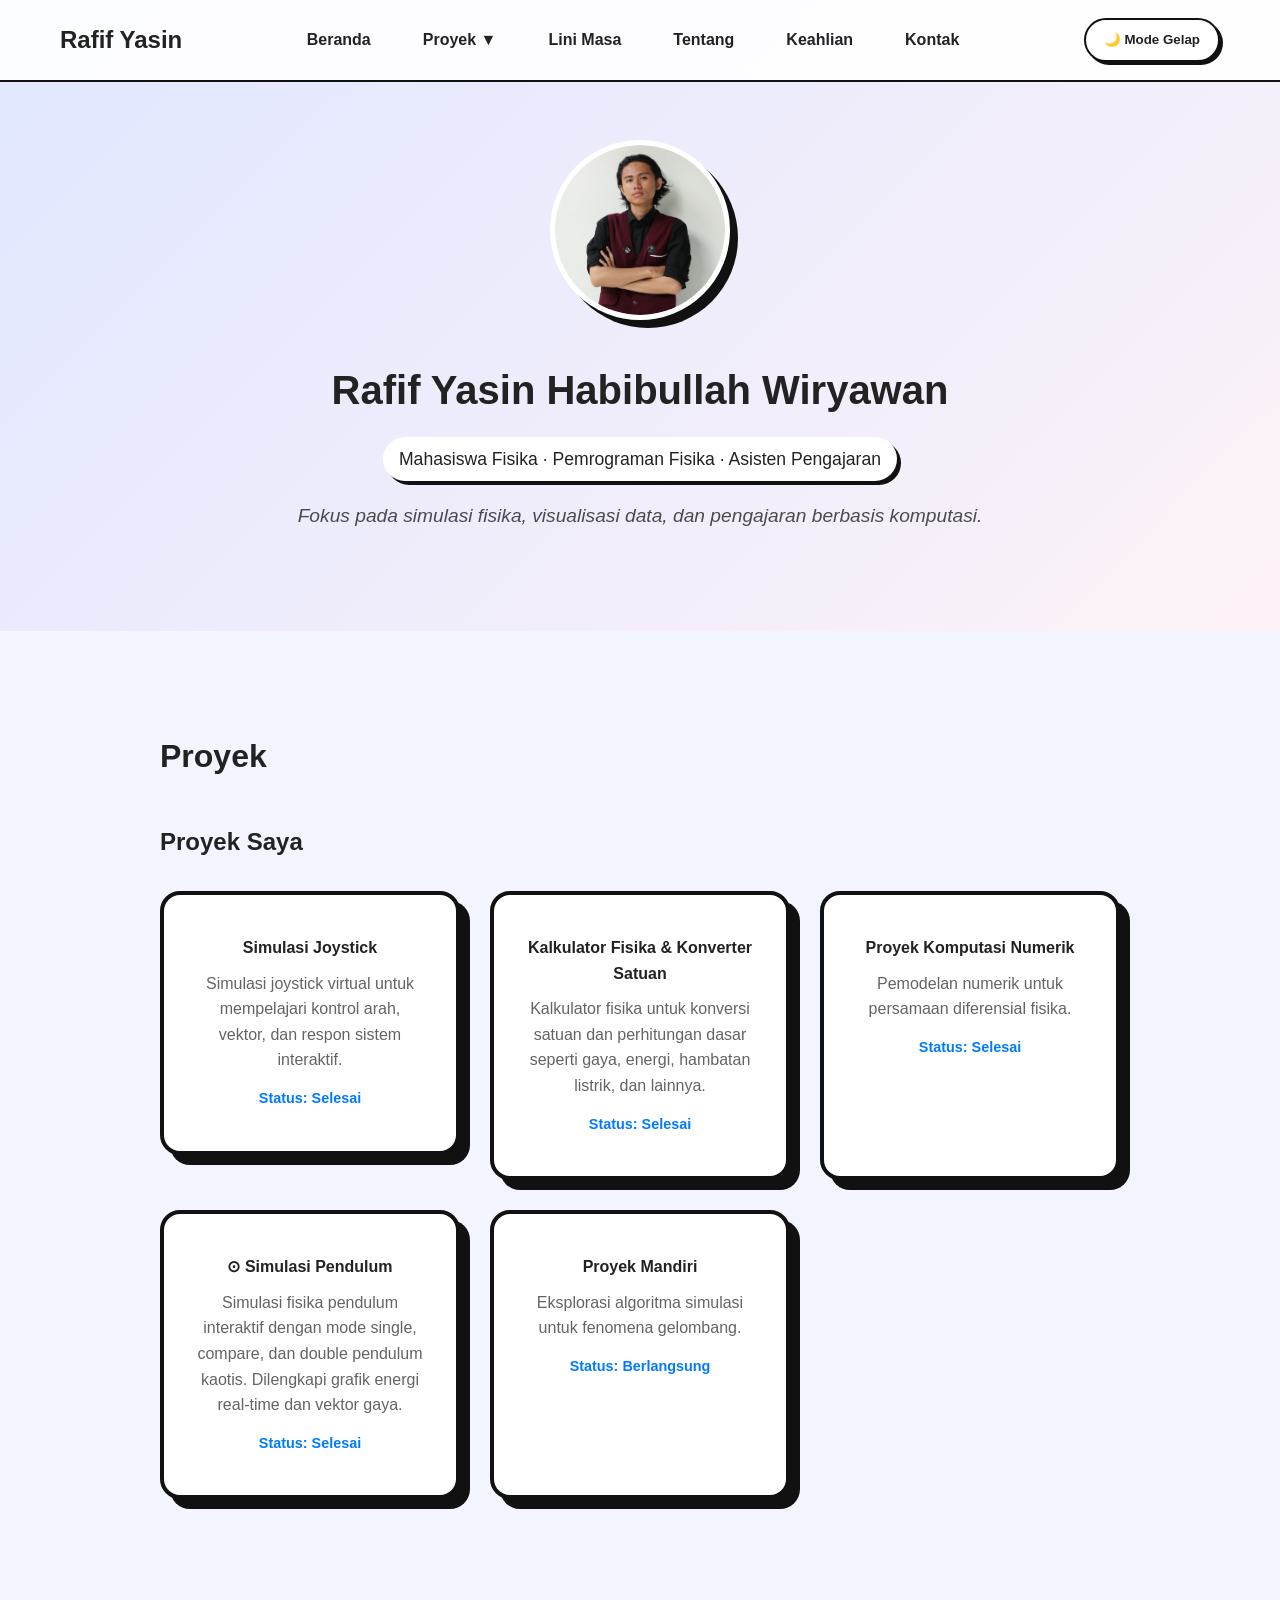
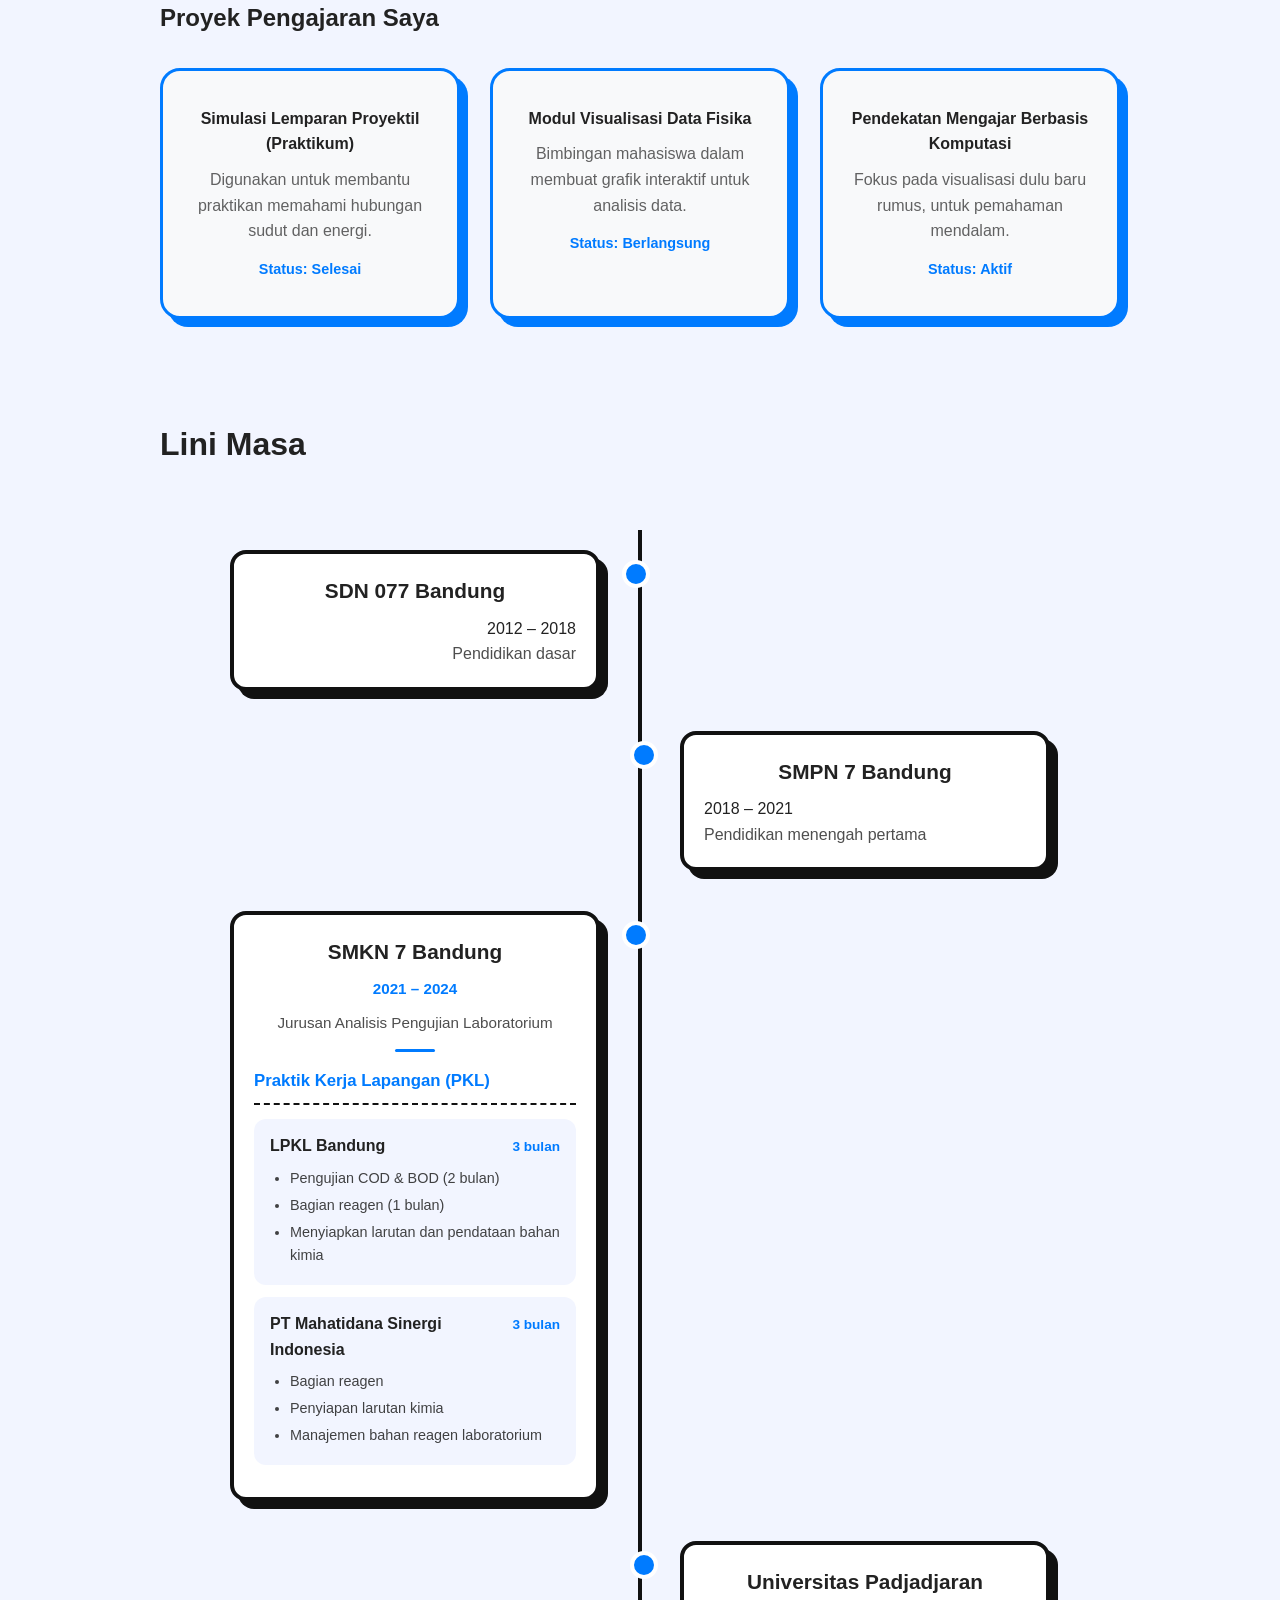
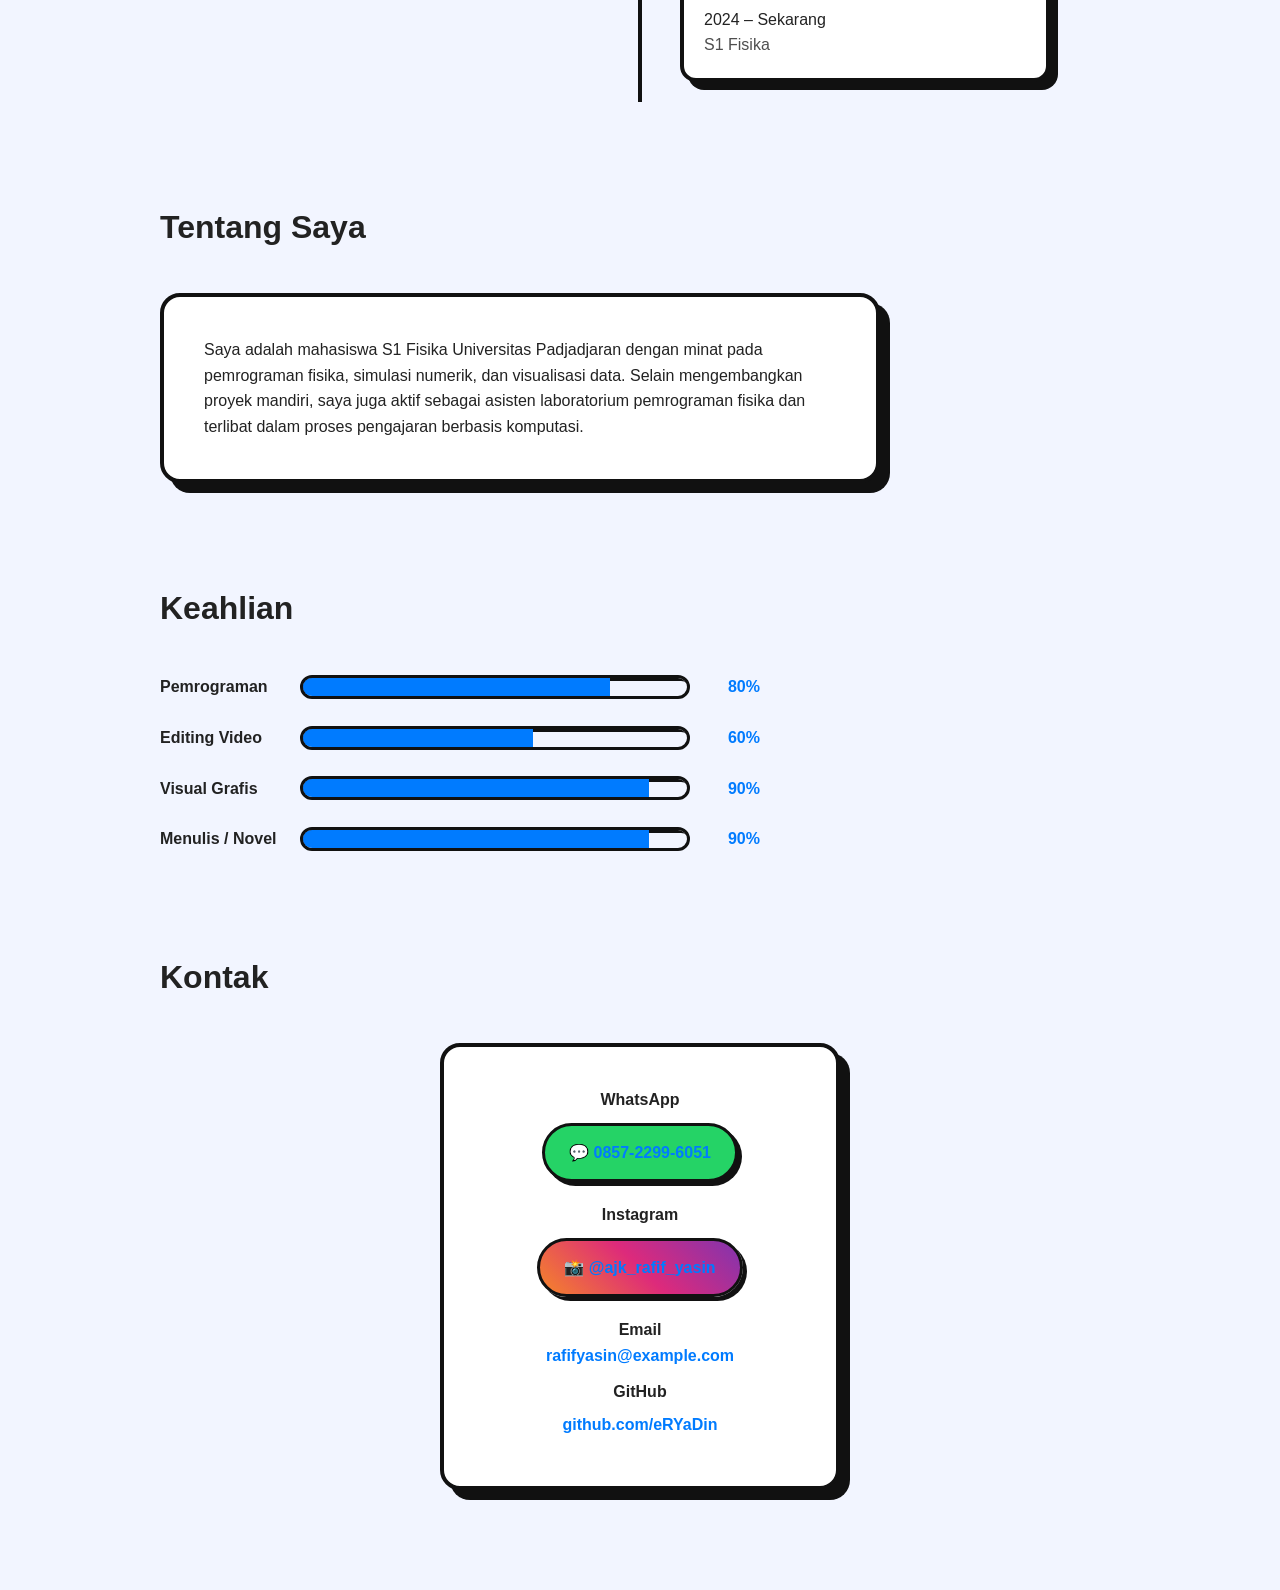
==== commit 00909bc5: "Update index.html" ====
--- a/index.html
+++ b/index.html
@@ -85,6 +85,15 @@
           <span>Pemodelan numerik untuk persamaan diferensial fisika.</span>
           <small>Status: Selesai</small>
         </div>
+
+        <!-- ✅ KARTU BARU - SIMULASI PENDULUM -->
+        <a href="projects/pendulum/index.html" class="tautan-proyek">
+          <div class="kartu-proyek">
+            <p>⊙ Simulasi Pendulum</p>
+            <span>Simulasi fisika pendulum interaktif dengan mode single, compare, dan double pendulum kaotis. Dilengkapi grafik energi real-time dan vektor gaya.</span>
+            <small>Status: Selesai</small>
+          </div>
+        </a>
         
         <!-- KARTU 4 - TIDAK ADA LINK -->
         <div class="kartu-proyek">
@@ -101,7 +110,7 @@
       <h3>Proyek Pengajaran Saya</h3>
       <div class="grid-proyek">
         
-        <!-- KARTU 1 - ADA LINK (INI YANG BERMASALAH!) -->
+        <!-- KARTU 1 - ADA LINK -->
         <a href="projects/Pantulan_bola/index.html" class="tautan-proyek">
           <div class="kartu-proyek kartu-pengajaran">
             <p>Simulasi Lemparan Proyektil (Praktikum)</p>
@@ -110,7 +119,7 @@
           </div>
         </a>
         
-        <!-- KARTU 2 - TIDAK ADA LINK (DIPERBAIKI!) -->
+        <!-- KARTU 2 - TIDAK ADA LINK -->
         <div class="kartu-proyek kartu-pengajaran">
           <p>Modul Visualisasi Data Fisika</p>
           <span>Bimbingan mahasiswa dalam membuat grafik interaktif untuk analisis data.</span>
@@ -271,9 +280,13 @@
       </a>
 
       <p style="margin-top: 20px;"><strong>Email</strong></p>
-      <p><a href="/cdn-cgi/l/email-protection" class="__cf_email__" data-cfemail="3e4c5f58575810475f4d57507e5b465f534e525b105d5153">[email&#160;protected]</a></p>
+      <p><a href="mailto:rafifyasin@example.com">rafifyasin@example.com</a></p>
 
       <p style="margin-top: 10px;"><strong>GitHub</strong></p>
-      <a href="https://github.com/username" target="_blank" class="tautan-github">github.com/username</a>
-    </div>
-  </section>
+      <a href="https://github.com/eRYaDin" target="_blank" class="tautan-github">github.com/eRYaDin</a>
+    </div>
+  </section>
+
+  <script src="script.js"></script>
+</body>
+</html>
--- a/style.css
+++ b/style.css
@@ -3,6 +3,9 @@
   margin: 0;
   padding: 0;
   box-sizing: border-box;
+  /* OPTIMASI ANDROID - HAPUS HIGHLIGHT */
+  -webkit-tap-highlight-color: transparent;
+  -webkit-touch-callout: none;
 }
 
 /* VARIABEL CSS UNTUK MODE GELAP & AKSEN */
@@ -43,6 +46,9 @@
   color: var(--warna-teks);
   line-height: 1.6;
   transition: var(--transisi);
+  /* OPTIMASI TOUCH SCROLLING */
+  -webkit-overflow-scrolling: touch;
+  overflow-x: hidden;
 }
 
 /* NAVIGASI */
@@ -70,6 +76,9 @@
   font-size: 1.5rem;
   font-weight: 800;
   color: var(--warna-teks);
+  /* AREA TOUCH LEBIH BESAR */
+  padding: 10px;
+  margin: -10px;
 }
 
 .nav-menu {
@@ -87,10 +96,16 @@
   text-decoration: none;
   font-weight: 600;
   transition: var(--transisi);
-}
-
-.nav-menu a:hover {
+  /* AREA TOUCH LEBIH BESAR */
+  padding: 12px 16px;
+  display: block;
+  border-radius: 8px;
+}
+
+.nav-menu a:hover,
+.nav-menu a:active {
   color: var(--warna-aksen);
+  background: rgba(0, 123, 255, 0.1);
 }
 
 .dropdown-content {
@@ -102,6 +117,8 @@
   box-shadow: 4px 4px 0px var(--warna-bayangan);
   min-width: 160px;
   z-index: 1;
+  /* OPTIMASI ANDROID */
+  margin-top: 5px;
 }
 
 .dropdown:hover .dropdown-content {
@@ -110,29 +127,44 @@
 
 .dropdown-content a {
   color: var(--warna-teks);
-  padding: 12px 16px;
+  padding: 14px 18px;
   text-decoration: none;
   display: block;
   transition: var(--transisi);
-}
-
-.dropdown-content a:hover {
+  /* AREA TOUCH LEBIH BESAR */
+  min-height: 48px;
+  display: flex;
+  align-items: center;
+}
+
+.dropdown-content a:hover,
+.dropdown-content a:active {
   background: var(--warna-bg);
 }
 
 .tombol-tema {
   background: var(--warna-kartu);
   border: 2px solid var(--warna-border);
-  padding: 8px 16px;
+  padding: 10px 18px;
   border-radius: 999px;
   cursor: pointer;
   font-weight: 600;
   box-shadow: 3px 3px 0px var(--warna-bayangan);
   transition: var(--transisi);
   color: var(--warna-teks);
-}
-
-.tombol-tema:hover {
+  /* AREA TOUCH LEBIH BESAR */
+  min-height: 44px;
+  min-width: 44px;
+  display: flex;
+  align-items: center;
+  justify-content: center;
+  /* HAPUS USER SELECT */
+  -webkit-user-select: none;
+  user-select: none;
+}
+
+.tombol-tema:hover,
+.tombol-tema:active {
   transform: translate(-2px, -2px);
   box-shadow: 5px 5px 0px var(--warna-bayangan);
 }
@@ -160,6 +192,8 @@
   box-shadow: 8px 8px 0px var(--warna-bayangan);
   margin-bottom: 30px;
   transition: var(--transisi);
+  /* OPTIMASI LOADING GAMBAR */
+  image-rendering: -webkit-optimize-contrast;
 }
 
 .hero h1 {
@@ -223,6 +257,9 @@
   text-decoration: none;
   color: inherit;
   display: block;
+  /* OPTIMASI TOUCH */
+  -webkit-tap-highlight-color: transparent;
+  outline: none;
 }
 
 /* PROYEK (HIERARKI BERAT, PEMBEDA PENGAJARAN) */
@@ -240,9 +277,16 @@
   box-shadow: 10px 10px 0px var(--warna-bayangan);
   text-align: center;
   transition: var(--transisi);
-}
-
-.kartu-proyek:hover {
+  /* AREA TOUCH LEBIH RESPONSIF */
+  cursor: pointer;
+  position: relative;
+  /* HAPUS USER SELECT */
+  -webkit-user-select: none;
+  user-select: none;
+}
+
+.kartu-proyek:hover,
+.kartu-proyek:active {
   transform: translate(-8px, -8px);
   box-shadow: 16px 16px 0px var(--warna-bayangan);
 }
@@ -275,7 +319,8 @@
   padding: 35px 25px;
 }
 
-.kartu-pengajaran:hover {
+.kartu-pengajaran:hover,
+.kartu-pengajaran:active {
   transform: translate(-6px, -6px);
   box-shadow: 14px 14px 0px var(--warna-aksen);
 }
@@ -343,9 +388,13 @@
   padding: 20px;
   box-shadow: 8px 8px 0 var(--warna-bayangan);
   transition: var(--transisi);
-}
-
-.kartu-timeline:hover {
+  /* HAPUS USER SELECT */
+  -webkit-user-select: none;
+  user-select: none;
+}
+
+.kartu-timeline:hover,
+.kartu-timeline:active {
   transform: translate(-4px, -4px);
   box-shadow: 12px 12px 0 var(--warna-bayangan);
 }
@@ -379,31 +428,6 @@
   font-size: 1rem;
   color: var(--warna-teks);
   opacity: 0.8;
-}
-
-/* GARIS PEMISAH */
-.kartu-timeline h3 {
-  font-size: 1.3rem;
-  font-weight: 800;
-  margin-bottom: 8px;
-  color: var(--warna-teks);
-  text-align: center;
-}
-
-.kartu-timeline .tahun {
-  font-size: 0.95rem;
-  color: var(--warna-aksen);
-  font-weight: 700;
-  display: block;
-  margin-bottom: 10px;
-  text-align: center;
-}
-
-.kartu-timeline .jurusan {
-  font-size: 0.95rem;
-  color: var(--warna-teks);
-  opacity: 0.8;
-  text-align: center;
 }
 
 /* GARIS PEMISAH KECIL */
@@ -479,8 +503,8 @@
 
 /* ANIMASI FADE-IN */
 .fade {
-  opacity: 1; /* Ubah dari 0 jadi 1 untuk langsung muncul */
-  transform: translateY(0); /* Ubah dari 30px jadi 0 */
+  opacity: 1;
+  transform: translateY(0);
   transition: opacity 0.6s ease, transform 0.6s ease;
 }
 
@@ -512,11 +536,13 @@
   display: flex;
   align-items: center;
   gap: 20px;
+  flex-wrap: nowrap;
 }
 
 .nama-keahlian {
   font-weight: 700;
   min-width: 120px;
+  flex-shrink: 0;
 }
 
 .bar-progress {
@@ -527,6 +553,7 @@
   border-radius: 12px;
   overflow: hidden;
   box-shadow: inset 3px 3px 0px var(--warna-bayangan);
+  position: relative;
 }
 
 .isi-progress {
@@ -537,9 +564,12 @@
 
 .persen-keahlian {
   font-weight: 700;
-  min-width: 40px;
+  min-width: 50px;
+  width: 50px;
   text-align: right;
   color: var(--warna-aksen);
+  flex-shrink: 0;
+  font-size: 1rem;
 }
 
 /* KONTAK (TENANG) */
@@ -561,7 +591,8 @@
   font-weight: 700;
 }
 
-.kartu-kontak a:hover {
+.kartu-kontak a:hover,
+.kartu-kontak a:active {
   text-decoration: underline;
 }
 
@@ -570,13 +601,21 @@
 .tombol-ig {
   display: inline-block;
   margin-top: 10px;
-  padding: 12px 20px;
+  padding: 14px 24px;
   border-radius: 999px;
   font-weight: 700;
   text-decoration: none;
   border: 3px solid var(--warna-border);
   box-shadow: 4px 4px 0 var(--warna-bayangan);
   transition: var(--transisi);
+  /* AREA TOUCH LEBIH BESAR */
+  min-height: 48px;
+  display: inline-flex;
+  align-items: center;
+  justify-content: center;
+  /* HAPUS USER SELECT */
+  -webkit-user-select: none;
+  user-select: none;
 }
 
 /* WhatsApp */
@@ -585,7 +624,8 @@
   color: #fff;
 }
 
-.tombol-wa:hover {
+.tombol-wa:hover,
+.tombol-wa:active {
   transform: translate(-3px, -3px);
   box-shadow: 7px 7px 0 var(--warna-bayangan);
 }
@@ -596,7 +636,8 @@
   color: #fff;
 }
 
-.tombol-ig:hover {
+.tombol-ig:hover,
+.tombol-ig:active {
   transform: translate(-3px, -3px);
   box-shadow: 7px 7px 0 var(--warna-bayangan);
 }
@@ -606,49 +647,14 @@
   color: var(--warna-aksen);
   text-decoration: none;
   font-weight: 700;
-}
-
-.tautan-github:hover {
+  /* AREA TOUCH LEBIH BESAR */
+  padding: 8px;
+  display: inline-block;
+}
+
+.tautan-github:hover,
+.tautan-github:active {
   text-decoration: underline;
-}
-
-/* PKL DI TIMELINE */
-.pkl {
-  margin-top: 15px;
-  padding-top: 15px;
-  border-top: 2px dashed var(--warna-border);
-}
-
-.pkl h4 {
-  font-size: 1.1rem;
-  font-weight: 800;
-  margin-bottom: 10px;
-  color: var(--warna-aksen);
-}
-
-.pkl-item {
-  margin-bottom: 12px;
-}
-
-.pkl-item strong {
-  display: block;
-  font-weight: 800;
-}
-
-.pkl-item span {
-  font-size: 0.9rem;
-  color: var(--warna-aksen);
-  font-weight: 700;
-}
-
-.pkl-item ul {
-  margin-top: 6px;
-  padding-left: 18px;
-}
-
-.pkl-item li {
-  font-size: 0.95rem;
-  opacity: 0.85;
 }
 
 /* FOOTER */
@@ -662,7 +668,9 @@
   transition: var(--transisi);
 }
 
-/* RESPONSIVE (VISUAL MOBILE) */
+/* ============================================ */
+/* RESPONSIVE (VISUAL MOBILE) - OPTIMASI ANDROID */
+/* ============================================ */
 @media (max-width: 768px) {
   .hero {
     padding: 120px 20px 80px;
@@ -715,10 +723,13 @@
   
   .kartu-proyek {
     padding: 30px 20px;
+    /* AREA TOUCH LEBIH BESAR DI MOBILE */
+    min-height: 180px;
   }
   
   .kartu-pengajaran {
     padding: 25px 20px;
+    min-height: 180px;
   }
   
   /* TIMELINE RESPONSIVE */
@@ -749,8 +760,32 @@
   
   .item-keahlian {
     flex-direction: column;
-    align-items: flex-start;
-    gap: 10px;
+    align-items: stretch;
+    gap: 8px;
+  }
+  
+  .nama-keahlian {
+    width: 100%;
+    min-width: auto;
+    display: flex;
+    justify-content: space-between;
+    align-items: center;
+  }
+  
+  .bar-progress {
+    width: 100%;
+    height: 28px;
+  }
+  
+  .persen-keahlian {
+    display: none; /* Sembunyikan di mobile karena akan digabung dengan nama */
+  }
+  
+  /* Tambahkan persentase ke nama keahlian di mobile */
+  .nama-keahlian::after {
+    content: attr(data-persen);
+    font-weight: 700;
+    color: var(--warna-aksen);
   }
   
   .kartu-kontak {
@@ -762,6 +797,9 @@
   .tombol-ig {
     width: 100%;
     text-align: center;
+    /* AREA TOUCH LEBIH BESAR */
+    min-height: 52px;
+    font-size: 1.05rem;
   }
   
   footer {
@@ -778,7 +816,57 @@
   }
   
   .tombol-tema {
-    padding: 6px 12px;
+    padding: 8px 14px;
     font-size: 0.9rem;
-  }
-}
+    /* AREA TOUCH TETAP BESAR */
+    min-height: 44px;
+  }
+  
+  /* DROPDOWN MOBILE - AREA TOUCH LEBIH BESAR */
+  .dropdown-content a {
+    padding: 16px 20px;
+    min-height: 52px;
+    font-size: 1.05rem;
+  }
+}
+
+/* ============================================ */
+/* OPTIMASI KHUSUS UNTUK LAYAR SANGAT KECIL */
+/* ============================================ */
+@media (max-width: 360px) {
+  .hero h1 {
+    font-size: 1.7rem;
+  }
+  
+  .kartu-proyek {
+    padding: 25px 15px;
+  }
+  
+  .nav-container {
+    padding: 12px 15px;
+  }
+}
+
+/* ============================================ */
+/* OPTIMASI UNTUK LANDSCAPE MOBILE */
+/* ============================================ */
+@media (max-width: 768px) and (orientation: landscape) {
+  .hero {
+    padding: 100px 20px 60px;
+  }
+  
+  .gambar-profil {
+    width: 100px;
+    height: 100px;
+  }
+}
+
+/* ============================================ */
+/* ACTIVE STATE UNTUK SEMUA ELEMEN INTERAKTIF */
+/* ============================================ */
+a:active,
+button:active,
+.kartu-proyek:active,
+.kartu-timeline:active {
+  opacity: 0.8;
+}
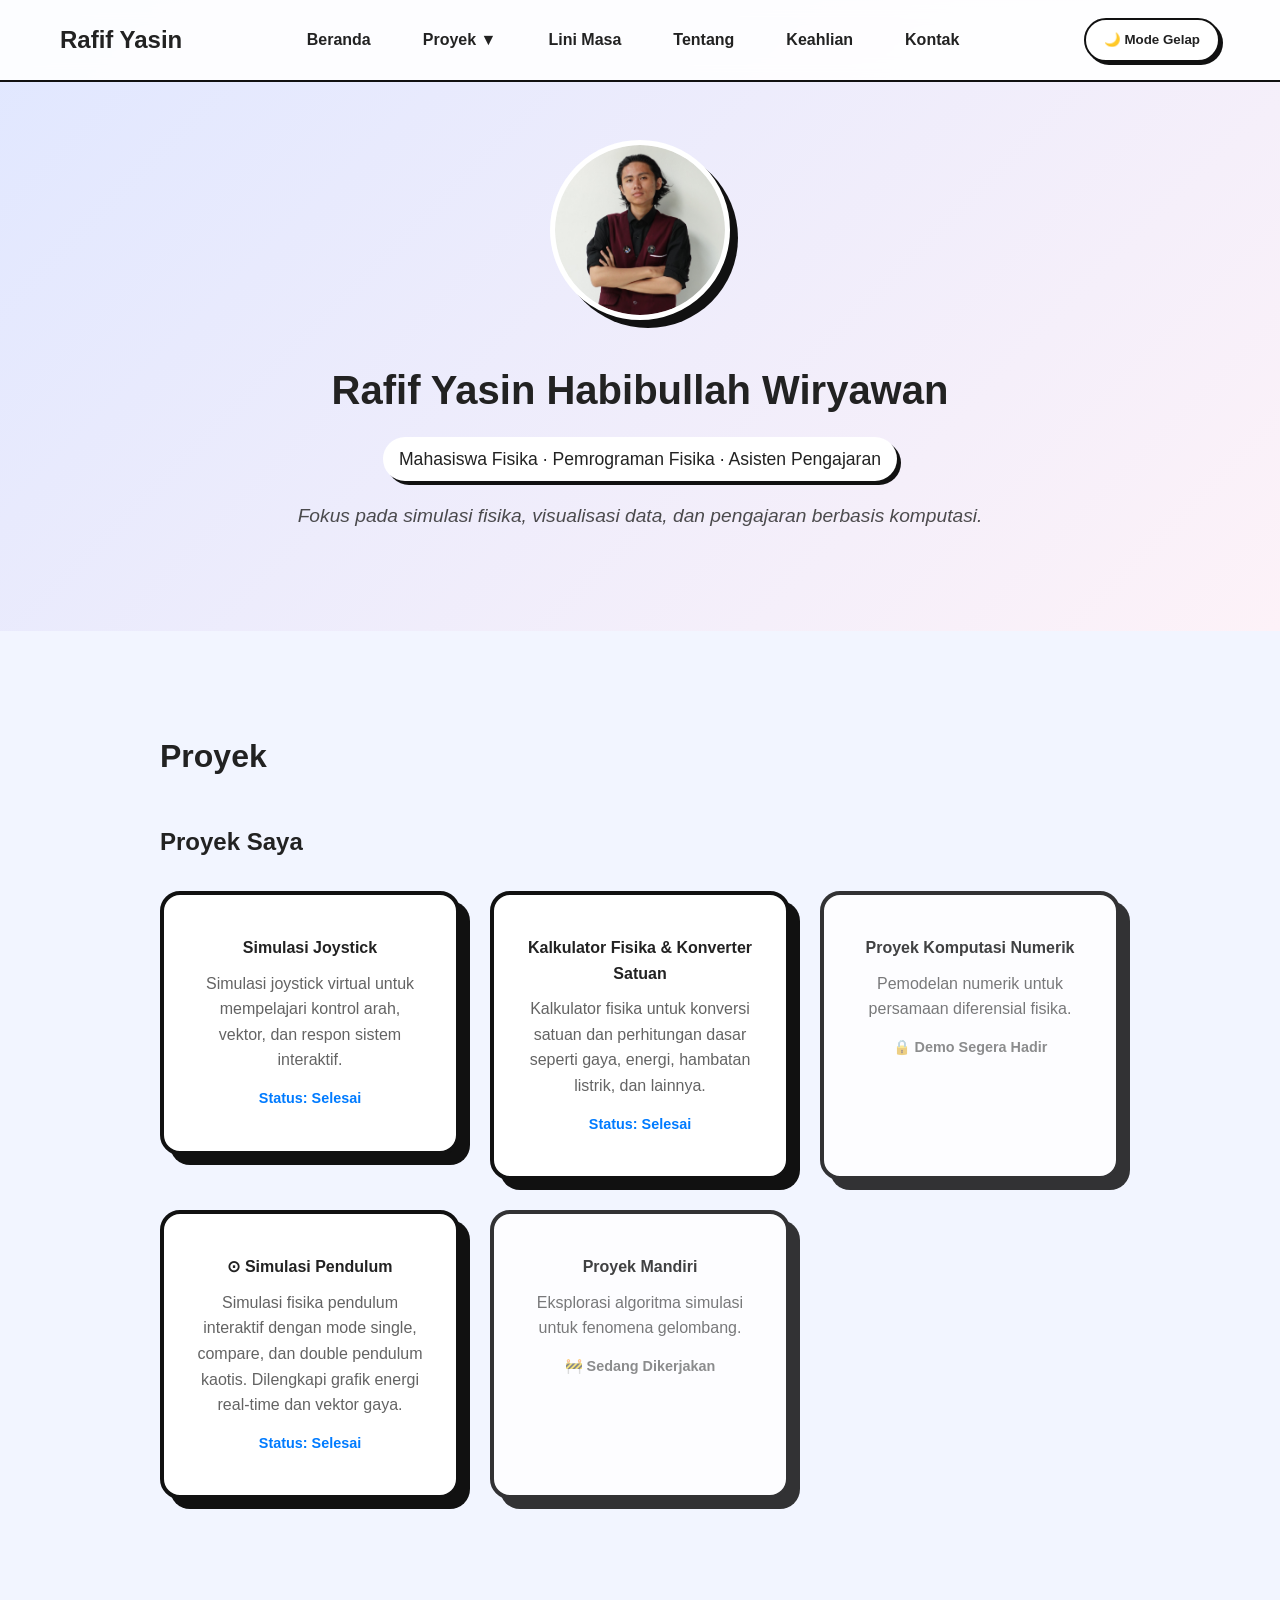
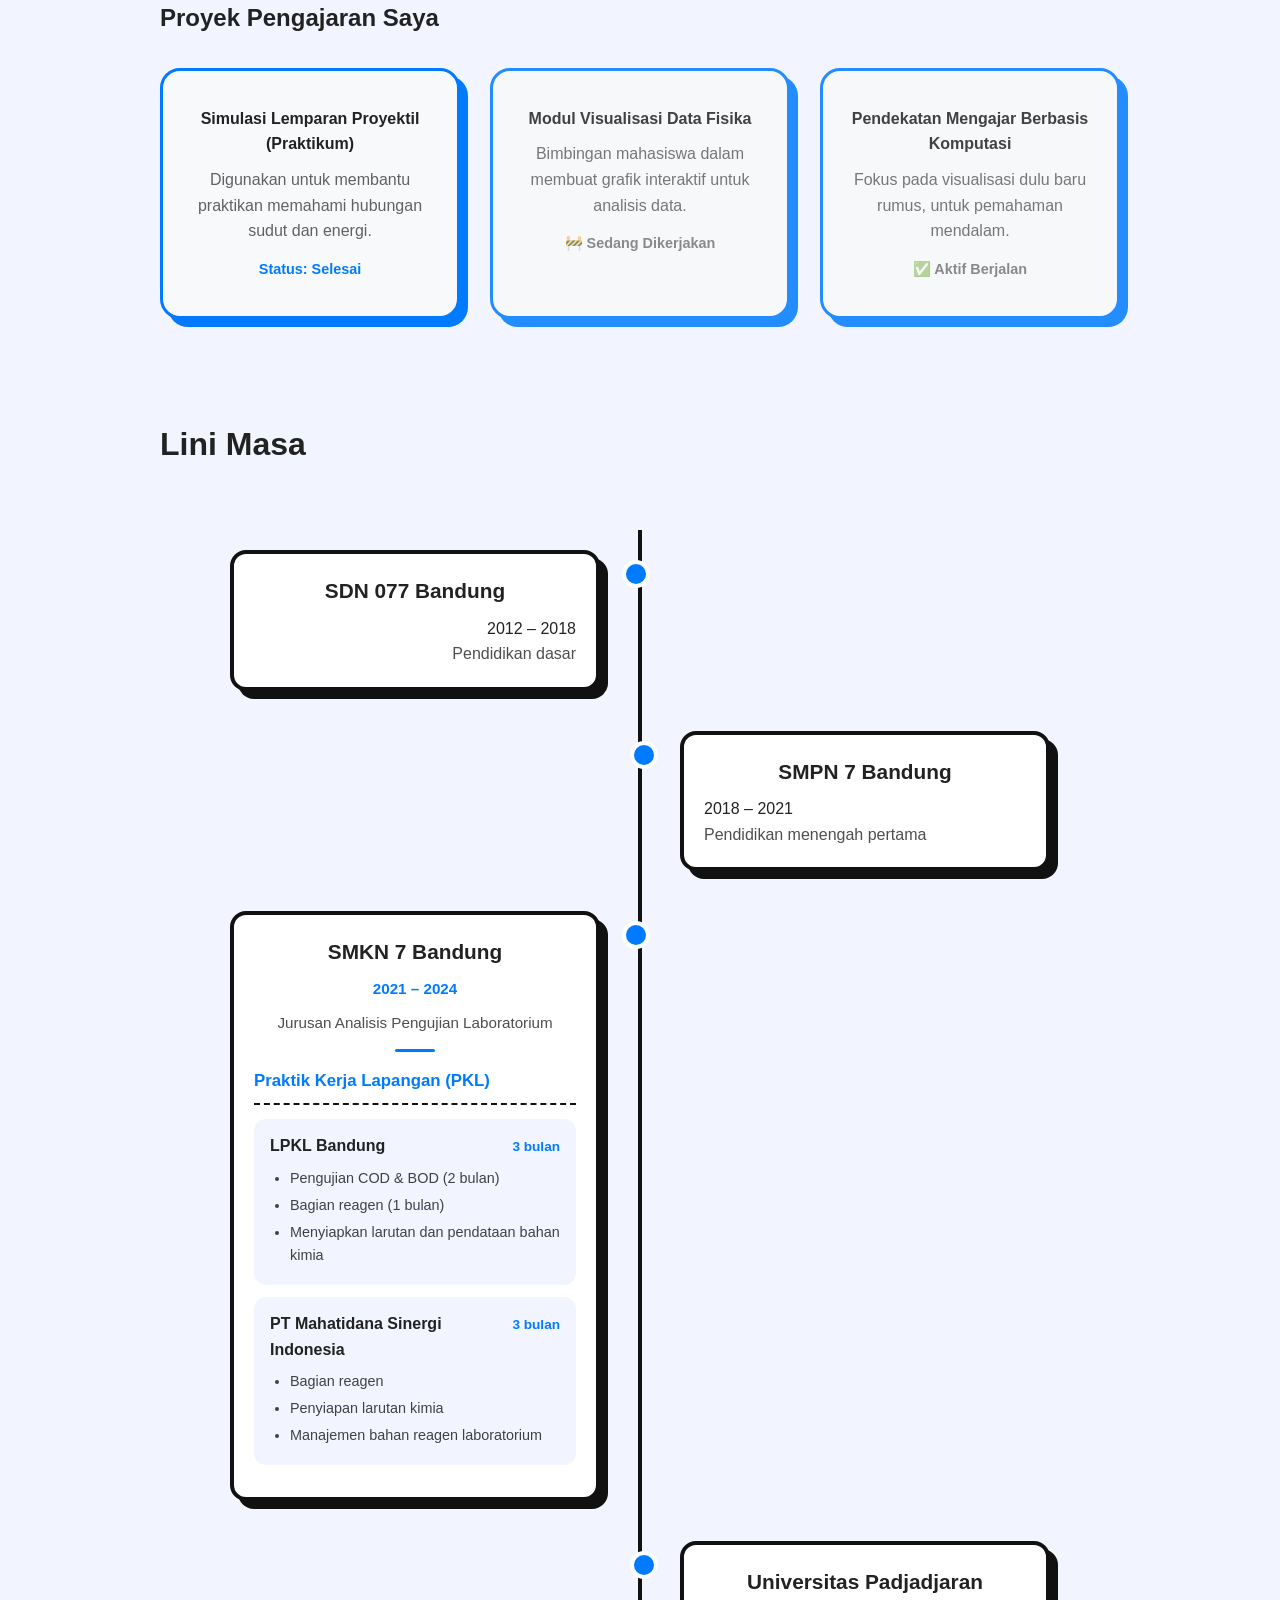
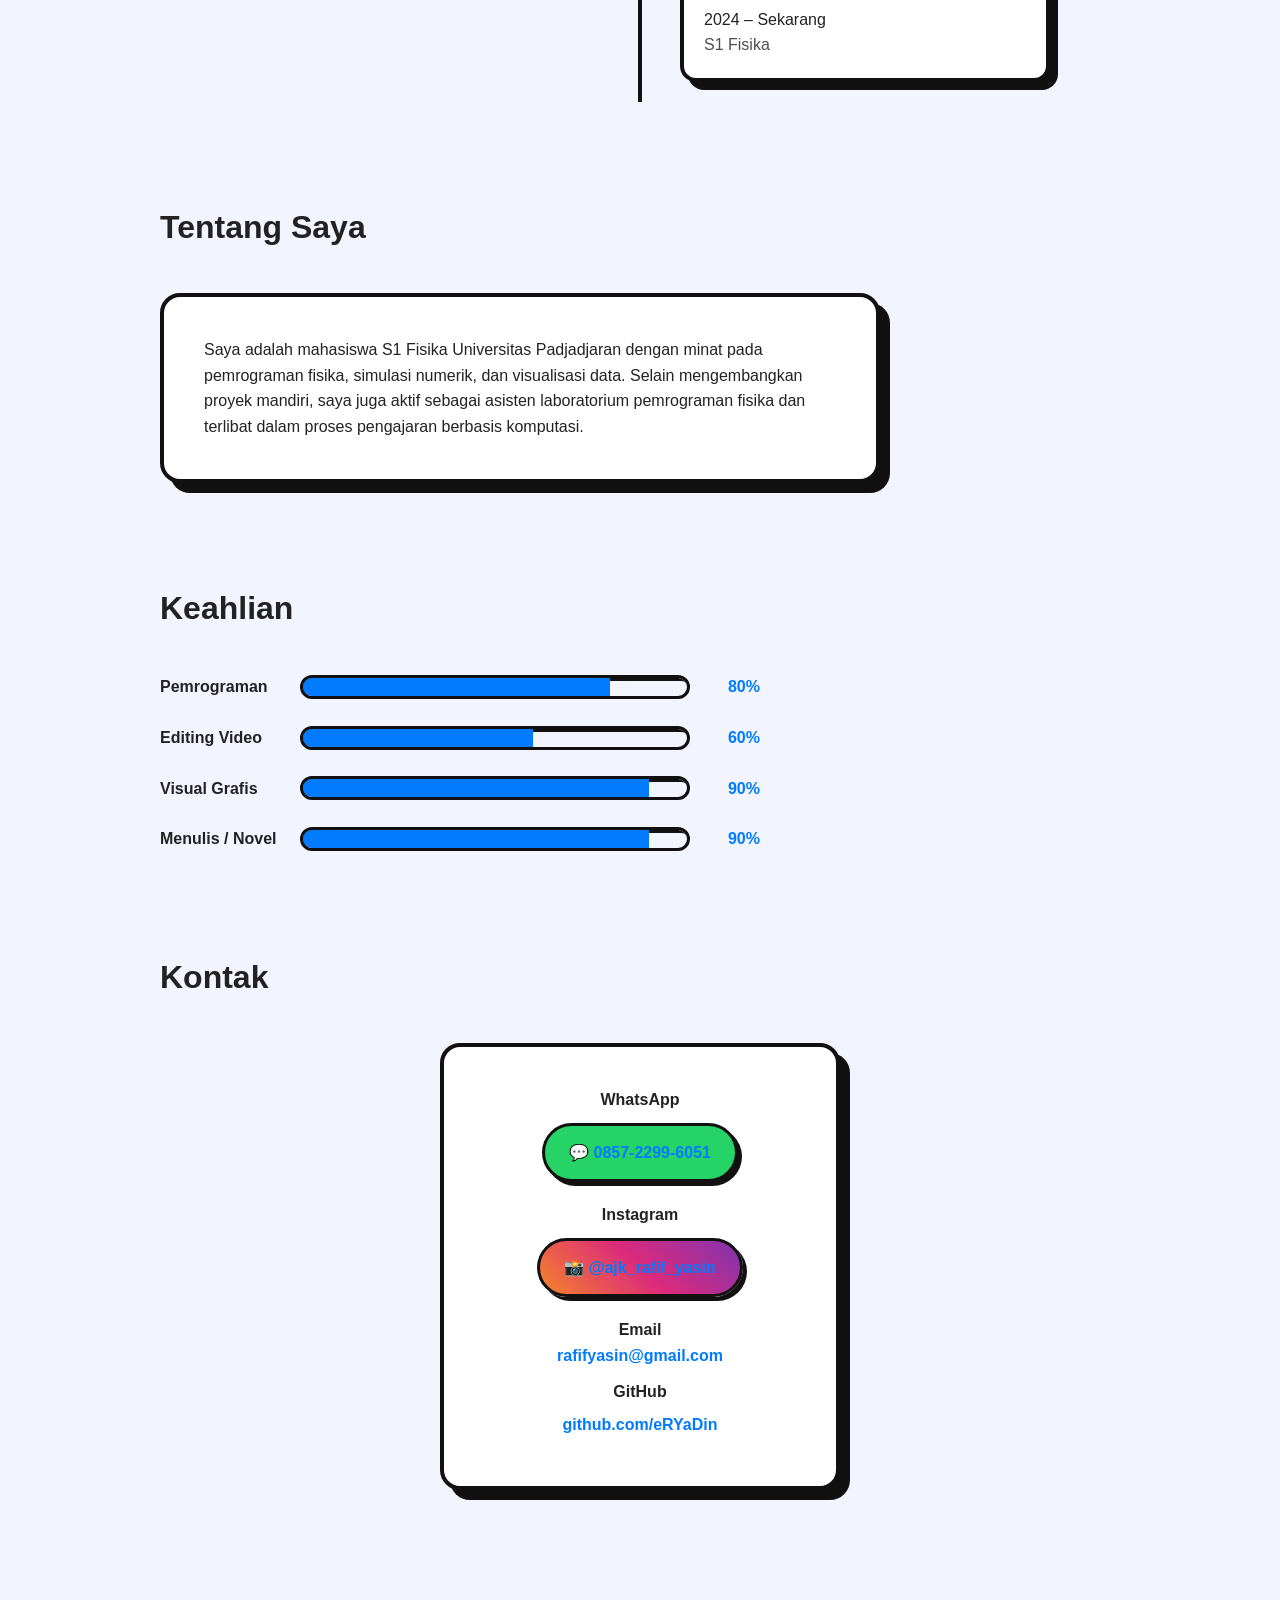
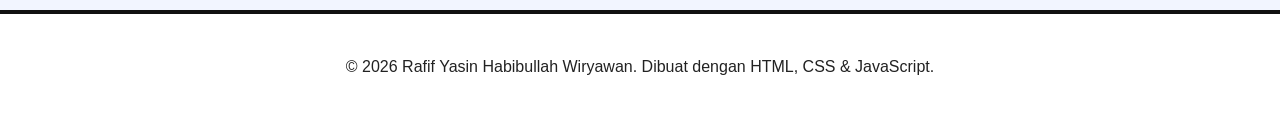
==== commit 097c07ab: "Enhance index.html with meta tags and project updates Added meta description and updated project sta" ====
--- a/index.html
+++ b/index.html
@@ -3,7 +3,9 @@
 <head>
   <meta charset="UTF-8">
   <title>Rafif Yasin | Portfolio Fisika</title>
+  <meta name="description" content="Portfolio Rafif Yasin Habibullah Wiryawan — Mahasiswa S1 Fisika Universitas Padjadjaran. Simulasi fisika, visualisasi data, dan proyek pengajaran berbasis komputasi.">
   <meta name="viewport" content="width=device-width, initial-scale=1.0">
+  <link rel="icon" href="data:image/svg+xml,<svg xmlns=%22http://www.w3.org/2000/svg%22 viewBox=%220 0 100 100%22><text y=%22.9em%22 font-size=%2290%22>⚛️</text></svg>">
   <link rel="stylesheet" href="style.css">
 </head>
 <body>
@@ -12,7 +14,12 @@
   <nav class="navbar">
     <div class="nav-container">
       <h1 class="nav-title">Rafif Yasin</h1>
-      <ul class="nav-menu">
+      <button id="tombol-hamburger" class="tombol-hamburger" aria-label="Buka menu" aria-expanded="false">
+        <span></span>
+        <span></span>
+        <span></span>
+      </button>
+      <ul class="nav-menu" id="nav-menu">
         <li><a href="#beranda">Beranda</a></li>
         <li class="dropdown">
           <a href="#proyek" class="dropbtn">Proyek ▼</a>
@@ -80,10 +87,10 @@
         </a>
         
         <!-- KARTU 3 - TIDAK ADA LINK -->
-        <div class="kartu-proyek">
+        <div class="kartu-proyek kartu-segera">
           <p>Proyek Komputasi Numerik</p>
           <span>Pemodelan numerik untuk persamaan diferensial fisika.</span>
-          <small>Status: Selesai</small>
+          <small>🔒 Demo Segera Hadir</small>
         </div>
 
         <!-- ✅ KARTU BARU - SIMULASI PENDULUM -->
@@ -96,10 +103,10 @@
         </a>
         
         <!-- KARTU 4 - TIDAK ADA LINK -->
-        <div class="kartu-proyek">
+        <div class="kartu-proyek kartu-segera">
           <p>Proyek Mandiri</p>
           <span>Eksplorasi algoritma simulasi untuk fenomena gelombang.</span>
-          <small>Status: Berlangsung</small>
+          <small>🚧 Sedang Dikerjakan</small>
         </div>
         
       </div>
@@ -120,17 +127,17 @@
         </a>
         
         <!-- KARTU 2 - TIDAK ADA LINK -->
-        <div class="kartu-proyek kartu-pengajaran">
+        <div class="kartu-proyek kartu-pengajaran kartu-segera">
           <p>Modul Visualisasi Data Fisika</p>
           <span>Bimbingan mahasiswa dalam membuat grafik interaktif untuk analisis data.</span>
-          <small>Status: Berlangsung</small>
+          <small>🚧 Sedang Dikerjakan</small>
         </div>
         
         <!-- KARTU 3 - TIDAK ADA LINK -->
-        <div class="kartu-proyek kartu-pengajaran">
+        <div class="kartu-proyek kartu-pengajaran kartu-segera">
           <p>Pendekatan Mengajar Berbasis Komputasi</p>
           <span>Fokus pada visualisasi dulu baru rumus, untuk pemahaman mendalam.</span>
-          <small>Status: Aktif</small>
+          <small>✅ Aktif Berjalan</small>
         </div>
         
       </div>
@@ -280,12 +287,16 @@
       </a>
 
       <p style="margin-top: 20px;"><strong>Email</strong></p>
-      <p><a href="mailto:rafifyasin@example.com">rafifyasin@example.com</a></p>
+      <p><a href="mailto:rafifyasin@gmail.com">rafifyasin@gmail.com</a></p>
 
       <p style="margin-top: 10px;"><strong>GitHub</strong></p>
       <a href="https://github.com/eRYaDin" target="_blank" class="tautan-github">github.com/eRYaDin</a>
     </div>
   </section>
+
+  <footer>
+    <p>&copy; <span id="tahun-sekarang"></span> Rafif Yasin Habibullah Wiryawan. Dibuat dengan HTML, CSS &amp; JavaScript.</p>
+  </footer>
 
   <script src="script.js"></script>
 </body>
--- a/style.css
+++ b/style.css
@@ -142,6 +142,43 @@
   background: var(--warna-bg);
 }
 
+/* TOMBOL HAMBURGER (HANYA MUNCUL DI MOBILE) */
+.tombol-hamburger {
+  display: none;
+  flex-direction: column;
+  justify-content: center;
+  align-items: center;
+  gap: 5px;
+  width: 44px;
+  height: 44px;
+  background: var(--warna-kartu);
+  border: 2px solid var(--warna-border);
+  border-radius: 10px;
+  cursor: pointer;
+  padding: 0;
+}
+
+.tombol-hamburger span {
+  display: block;
+  width: 22px;
+  height: 3px;
+  background: var(--warna-teks);
+  border-radius: 2px;
+  transition: var(--transisi);
+}
+
+.tombol-hamburger.aktif span:nth-child(1) {
+  transform: translateY(8px) rotate(45deg);
+}
+
+.tombol-hamburger.aktif span:nth-child(2) {
+  opacity: 0;
+}
+
+.tombol-hamburger.aktif span:nth-child(3) {
+  transform: translateY(-8px) rotate(-45deg);
+}
+
 .tombol-tema {
   background: var(--warna-kartu);
   border: 2px solid var(--warna-border);
@@ -323,6 +360,22 @@
 .kartu-pengajaran:active {
   transform: translate(-6px, -6px);
   box-shadow: 14px 14px 0px var(--warna-aksen);
+}
+
+/* KARTU PROYEK YANG BELUM ADA DEMO */
+.kartu-segera {
+  cursor: default;
+  opacity: 0.85;
+}
+
+.kartu-segera:hover,
+.kartu-segera:active {
+  transform: none;
+}
+
+.kartu-segera small {
+  color: var(--warna-teks);
+  opacity: 0.6;
 }
 
 /* LINI MASA (TIMELINE) */
@@ -807,10 +860,51 @@
     padding: 30px;
   }
   
+  .tombol-hamburger {
+    display: flex;
+  }
+
   .nav-menu {
     display: none;
-  }
-  
+    position: absolute;
+    top: 100%;
+    left: 0;
+    right: 0;
+    flex-direction: column;
+    background: var(--warna-nav);
+    backdrop-filter: blur(10px);
+    border-bottom: 2px solid var(--warna-border);
+    gap: 0;
+    padding: 10px 20px 20px;
+  }
+
+  .nav-menu.terbuka {
+    display: flex;
+  }
+
+  .nav-menu li {
+    width: 100%;
+  }
+
+  .nav-menu a {
+    width: 100%;
+  }
+
+  .dropdown-content {
+    position: static;
+    box-shadow: none;
+    border: none;
+    border-left: 3px solid var(--warna-aksen);
+    border-radius: 0;
+    margin-top: 0;
+    margin-left: 10px;
+    display: none;
+  }
+
+  .dropdown-content.terbuka {
+    display: block;
+  }
+
   .nav-title {
     font-size: 1.2rem;
   }
@@ -870,3 +964,4 @@
 .kartu-timeline:active {
   opacity: 0.8;
 }
+v
